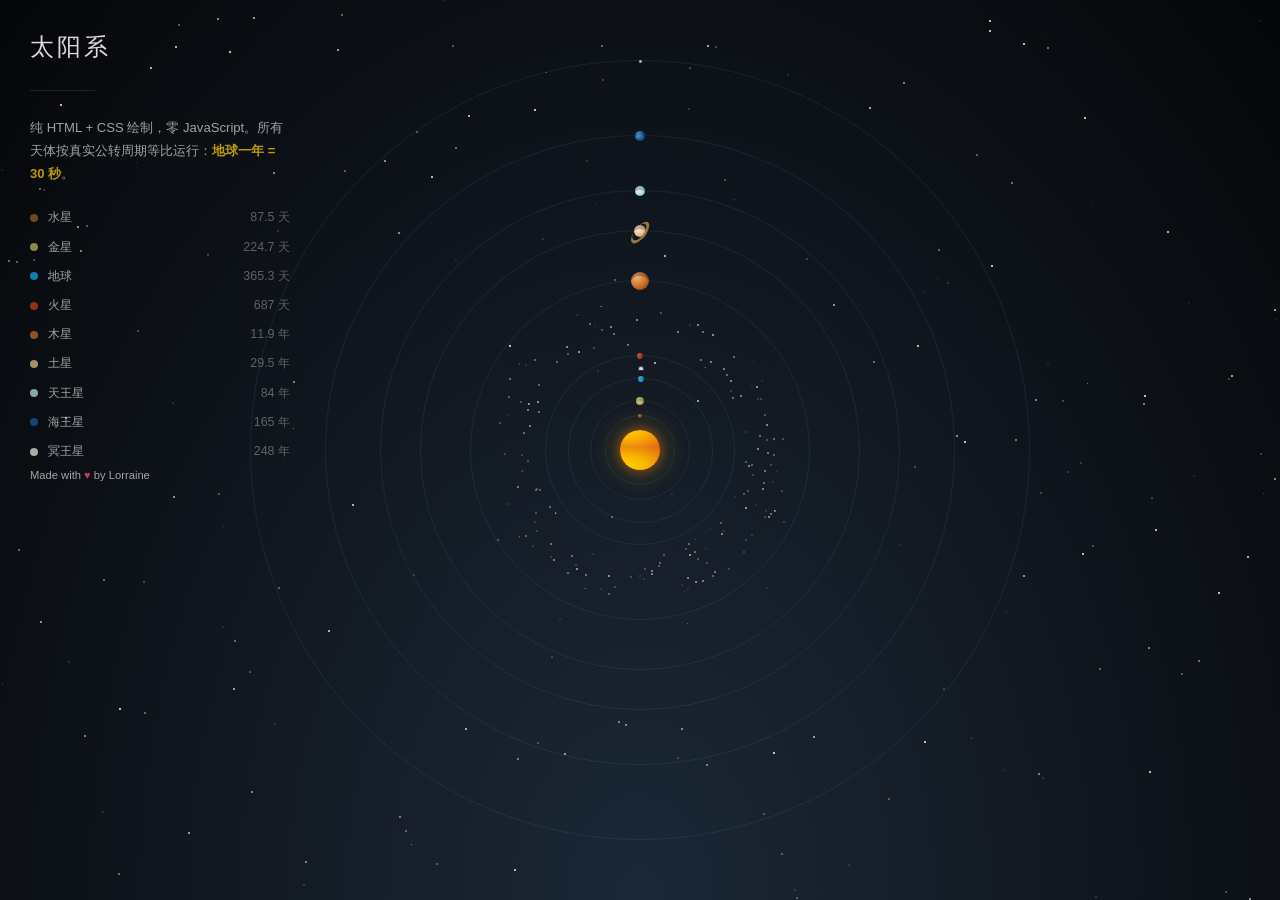
==== index.html @ 5af9291d "feat: 修复轨道偏移等 Bug，美化两个页面并补充响应式/无障碍/性能优化" ====
<!DOCTYPE html>
<html lang="zh-CN">

<head>
  <meta charset="UTF-8">
  <meta name="viewport" content="width=device-width, initial-scale=1">
  <meta name="description" content="纯 HTML + CSS 实现的太阳系公转动画：太阳、八大行星、冥王星与小行星带按真实公转周期等比运行，零 JavaScript。">
  <meta name="theme-color" content="#050608">
  <title>太阳系 · Solar System</title>
  <link rel="icon" href="data:image/svg+xml,<svg xmlns='http://www.w3.org/2000/svg' viewBox='0 0 32 32'><circle cx='16' cy='16' r='6' fill='%23ffd000'/><circle cx='16' cy='16' r='12' fill='none' stroke='%2366a6e5' stroke-width='1.5'/></svg>">

      <link rel="stylesheet" href="css/style.css">

</head>

<body>

  <div class="description">
    <h1>太阳系</h1>
    <hr>
    <p>纯 HTML + CSS 绘制，零 JavaScript。所有天体按真实公转周期等比运行：<strong>地球一年 = 30 秒</strong>。</p>
    <ul class="legend">
      <li><i class="dot dot-mercury"></i><span class="name">水星</span><span class="period">87.5 天</span></li>
      <li><i class="dot dot-venus"></i><span class="name">金星</span><span class="period">224.7 天</span></li>
      <li><i class="dot dot-earth"></i><span class="name">地球</span><span class="period">365.3 天</span></li>
      <li><i class="dot dot-mars"></i><span class="name">火星</span><span class="period">687 天</span></li>
      <li><i class="dot dot-jupiter"></i><span class="name">木星</span><span class="period">11.9 年</span></li>
      <li><i class="dot dot-saturn"></i><span class="name">土星</span><span class="period">29.5 年</span></li>
      <li><i class="dot dot-uranus"></i><span class="name">天王星</span><span class="period">84 年</span></li>
      <li><i class="dot dot-neptune"></i><span class="name">海王星</span><span class="period">165 年</span></li>
      <li><i class="dot dot-pluto"></i><span class="name">冥王星</span><span class="period">248 年</span></li>
    </ul>
    <p class="author">Made with <span class="heart">&hearts;</span> by Lorraine</p>
  </div>

  <div class="solar-syst">
    <div class='sun' title='太阳'></div>
    <div class='mercury' title='水星 · 公转 87.5 天'></div>
    <div class='venus' title='金星 · 公转 224.7 天'></div>
    <div class='earth' title='地球 · 公转 365.3 天（含月球 27.3 天）'></div>
    <div class='mars' title='火星 · 公转 687 天'></div>
    <div class='jupiter' title='木星 · 公转 11.9 年'></div>
    <div class='saturn' title='土星 · 公转 29.5 年'></div>
    <div class='uranus' title='天王星 · 公转 84 年'></div>
    <div class='neptune' title='海王星 · 公转 165 年'></div>
    <div class='pluto' title='冥王星 · 公转 248 年'></div>
    <div class='asteroids-belt' title='小行星带 · 约 6 年一周'></div>
  </div>

</body>

</html>
---- css/style.css ----
/*
  Solar System orbit animation true time scaled

  Revolution of planets in earth days
  Mercury : ~87,5 days
  Venus : ~224,7 days
  Earth : ~365,2563 days
    + Moon : ~27,3216 days (around earth)
  Mars : ~687 days (~1,8 year)
  Jupiter : ~4 331 days (~12 years)
  Saturn : ~10 747 days (~30 years)
  Uranus : ~30 589 days (~84 years)
  Neptune : ~59 802 days (~165 years)
  Pluto : ~90 580 days (~248 years)
*/

:root {
  /* 全局调速：改这一个值即可整体加速/减速（地球公转一周所需时间） */
  --earth-year: 30s;
  /* 轨道线默认颜色 */
  --orbit-line: rgba(102, 166, 229, 0.12);
}

*, *:before, *:after {
  padding: 0;
  margin: 0;
  -webkit-box-sizing: border-box;
          box-sizing: border-box;
}

html, body {
  height: 100%;
  width: 100%;
  overflow: hidden;
}

body {
  font: normal 1em/1.45em "Helvetica Neue", Helvetica, Arial, sans-serif;
  -webkit-font-smoothing: antialiased;
  color: #fff;
  background: radial-gradient(ellipse at bottom, #1C2837 0%, #050608 100%);
  background-attachment: fixed;
}

h1 {
  font-weight: 300;
  font-size: 2.2em;
  text-transform: uppercase;
  font-family: -apple-system, BlinkMacSystemFont, "Segoe UI", "PingFang SC", "Hiragino Sans GB", "Microsoft YaHei", sans-serif;
  line-height: 1.4em;
  letter-spacing: .12em;
}

a, a:visited {
  text-decoration: none;
  color: white;
  opacity: .7;
}
a:hover, a:visited:hover {
  opacity: 1;
}
a.icon, a:visited.icon {
  margin-right: 2px;
  padding: 3px;
}

.description {
  padding: 30px;
  position: absolute;
  top: 0;
  left: 0;
  width: 25%;
  min-width: 260px;
  max-width: 340px;
  z-index: 999;
  color: rgba(255, 255, 255, .85);
}
.description h1 {
  font-size: 1.5em;
  margin-bottom: 4px;
}
.description p {
  font-size: .82em;
  line-height: 1.75em;
  opacity: .72;
}
.description p strong {
  color: #ffd000;
  font-weight: 600;
}
.description p + p {
  margin-top: 16px;
}
.description p.author {
  font-size: .7em;
}
.description .heart {
  color: #ff4d6d;
}

/* 图例 */
.legend {
  list-style: none;
  margin-top: 18px;
  font-size: .78em;
}
.legend li {
  display: flex;
  align-items: center;
  padding: 3px 0;
  opacity: .72;
  transition: opacity .2s ease, transform .2s ease;
}
.legend li:hover {
  opacity: 1;
  transform: translateX(4px);
}
.legend .dot {
  width: 8px;
  height: 8px;
  border-radius: 50%;
  margin-right: 10px;
  flex: none;
  box-shadow: inset 0 1px 0 -1px rgba(0, 0, 0, .55);
}
.legend .name {
  flex: 1;
}
.legend .period {
  opacity: .55;
  font-variant-numeric: tabular-nums;
}
.dot-mercury { background: #9f5e26; }
.dot-venus   { background: #beb768; }
.dot-earth   { background: #11abe9; }
.dot-mars    { background: #cf3921; }
.dot-jupiter { background: #c76e2a; }
.dot-saturn  { background: #e7c194; }
.dot-uranus  { background: #b5e3e3; }
.dot-neptune { background: #175e9e; }
.dot-pluto   { background: #ece7e1; }

hr {
  margin: 26px 0;
  border: 0;
  border-top: 1px solid white;
  background: transparent;
  width: 25%;
  opacity: .1;
}

code {
  color: #ae94c0;
  font-family: Menlo, Monaco, Consolas, 'Courier New', monospace;
  font-size: .9em;
}

.solar-syst {
  margin: 0 auto;
  width: 100%;
  height: 100%;
  position: relative;
  /* 小屏整体缩放系数，见文件末尾的媒体查询 */
  --scale: 1;
  -webkit-transform: scale(var(--scale));
          transform: scale(var(--scale));
}

/* 第二层星空：更小、更暗、闪得更慢，与 .solar-syst:after 形成纵深 */
.solar-syst:before {
  content: "";
  position: absolute;
  height: 1px;
  width: 1px;
  /* 让 1800×1800 的星域以太阳为中心，缩放时不会露边 */
  top: 50%;
  left: 50%;
  margin-top: -900px;
  margin-left: -900px;
  border-radius: 100px;
  background: transparent;
  -webkit-box-shadow: 214px 96px 0 0 rgba(255,255,255,0.42) , 872px 331px 0 0 rgba(255,255,255,0.28) , 1456px 87px 0 0 rgba(255,255,255,0.51) , 396px 612px 0 0 rgba(255,255,255,0.19) , 1183px 742px 0 0 rgba(255,255,255,0.36) , 64px 1218px 0 0 rgba(255,255,255,0.47) , 1621px 1188px 0 0 rgba(255,255,255,0.23) , 758px 1563px 0 0 rgba(255,255,255,0.55) , 1012px 214px 0 0 rgba(255,255,255,0.31) , 289px 1441px 0 0 rgba(255,255,255,0.44) , 1372px 1624px 0 0 rgba(255,255,255,0.17) , 553px 878px 0 0 rgba(255,255,255,0.6) , 1694px 692px 0 0 rgba(255,255,255,0.26) , 947px 1073px 0 0 rgba(255,255,255,0.38) , 172px 1589px 0 0 rgba(255,255,255,0.49) , 1288px 411px 0 0 rgba(255,255,255,0.21) , 671px 1294px 0 0 rgba(255,255,255,0.53) , 1523px 943px 0 0 rgba(255,255,255,0.29) , 337px 236px 0 0 rgba(255,255,255,0.45) , 1105px 1748px 0 0 rgba(255,255,255,0.16) , 806px 522px 0 0 rgba(255,255,255,0.58) , 1598px 1312px 0 0 rgba(255,255,255,0.34) , 419px 1667px 0 0 rgba(255,255,255,0.24) , 1231px 1188px 0 0 rgba(255,255,255,0.5) , 98px 703px 0 0 rgba(255,255,255,0.39) , 1489px 1581px 0 0 rgba(255,255,255,0.2) , 612px 108px 0 0 rgba(255,255,255,0.56) , 1743px 258px 0 0 rgba(255,255,255,0.27) , 896px 1371px 0 0 rgba(255,255,255,0.43) , 262px 1134px 0 0 rgba(255,255,255,0.32) , 1347px 833px 0 0 rgba(255,255,255,0.52) , 741px 1721px 0 0 rgba(255,255,255,0.18) , 1581px 17px 0 0 rgba(255,255,255,0.47) , 483px 976px 0 0 rgba(255,255,255,0.25) , 1129px 1386px 0 0 rgba(255,255,255,0.41) , 1672px 1143px 0 0 rgba(255,255,255,0.22) , 355px 1523px 0 0 rgba(255,255,255,0.54) , 994px 649px 0 0 rgba(255,255,255,0.35) , 1421px 1789px 0 0 rgba(255,255,255,0.15) , 79px 388px 0 0 rgba(255,255,255,0.48) , 1266px 1062px 0 0 rgba(255,255,255,0.3) , 827px 1482px 0 0 rgba(255,255,255,0.26) , 1567px 477px 0 0 rgba(255,255,255,0.4);
          box-shadow: 214px 96px 0 0 rgba(255,255,255,0.42) , 872px 331px 0 0 rgba(255,255,255,0.28) , 1456px 87px 0 0 rgba(255,255,255,0.51) , 396px 612px 0 0 rgba(255,255,255,0.19) , 1183px 742px 0 0 rgba(255,255,255,0.36) , 64px 1218px 0 0 rgba(255,255,255,0.47) , 1621px 1188px 0 0 rgba(255,255,255,0.23) , 758px 1563px 0 0 rgba(255,255,255,0.55) , 1012px 214px 0 0 rgba(255,255,255,0.31) , 289px 1441px 0 0 rgba(255,255,255,0.44) , 1372px 1624px 0 0 rgba(255,255,255,0.17) , 553px 878px 0 0 rgba(255,255,255,0.6) , 1694px 692px 0 0 rgba(255,255,255,0.26) , 947px 1073px 0 0 rgba(255,255,255,0.38) , 172px 1589px 0 0 rgba(255,255,255,0.49) , 1288px 411px 0 0 rgba(255,255,255,0.21) , 671px 1294px 0 0 rgba(255,255,255,0.53) , 1523px 943px 0 0 rgba(255,255,255,0.29) , 337px 236px 0 0 rgba(255,255,255,0.45) , 1105px 1748px 0 0 rgba(255,255,255,0.16) , 806px 522px 0 0 rgba(255,255,255,0.58) , 1598px 1312px 0 0 rgba(255,255,255,0.34) , 419px 1667px 0 0 rgba(255,255,255,0.24) , 1231px 1188px 0 0 rgba(255,255,255,0.5) , 98px 703px 0 0 rgba(255,255,255,0.39) , 1489px 1581px 0 0 rgba(255,255,255,0.2) , 612px 108px 0 0 rgba(255,255,255,0.56) , 1743px 258px 0 0 rgba(255,255,255,0.27) , 896px 1371px 0 0 rgba(255,255,255,0.43) , 262px 1134px 0 0 rgba(255,255,255,0.32) , 1347px 833px 0 0 rgba(255,255,255,0.52) , 741px 1721px 0 0 rgba(255,255,255,0.18) , 1581px 17px 0 0 rgba(255,255,255,0.47) , 483px 976px 0 0 rgba(255,255,255,0.25) , 1129px 1386px 0 0 rgba(255,255,255,0.41) , 1672px 1143px 0 0 rgba(255,255,255,0.22) , 355px 1523px 0 0 rgba(255,255,255,0.54) , 994px 649px 0 0 rgba(255,255,255,0.35) , 1421px 1789px 0 0 rgba(255,255,255,0.15) , 79px 388px 0 0 rgba(255,255,255,0.48) , 1266px 1062px 0 0 rgba(255,255,255,0.3) , 827px 1482px 0 0 rgba(255,255,255,0.26) , 1567px 477px 0 0 rgba(255,255,255,0.4);
  -webkit-animation: starShimmer 14s ease-in-out infinite reverse;
          animation: starShimmer 14s ease-in-out infinite reverse;
}
.solar-syst:after {
  content: "";
  position: absolute;
  height: 2px;
  width: 2px;
  /* 让 1800×1800 的星域以太阳为中心，缩放时不会露边 */
  top: 50%;
  left: 50%;
  margin-top: -900px;
  margin-left: -900px;
  background: white;
  -webkit-box-shadow: 620px 1759px 0 0px rgba(255, 255, 255, 0.379) , 115px 1477px 0 0px rgba(255,255,255, 0.583) , 1146px 20px 0 0px rgba(255,255,255, 0.761) , 534px 1173px 0 0px rgba(255,255,255, 0.154) , 824px 1203px 0 0px rgba(255,255,255, 0.731) , 56px 959px 0 0px rgba(255,255,255, 0.145) , 871px 1785px 0 0px rgba(255,255,255, 0.112) , 1359px 1118px 0 0px rgba(255,255,255, 0.458) , 448px 1282px 0 0px rgba(255,255,255, 0.74) , 477px 468px 0 0px rgba(255,255,255, 0.663) , 1156px 240px 0 0px rgba(255,255,255, 0.724) , 1342px 1003px 0 0px rgba(255,255,255, 0.959) , 967px 495px 0 0px rgba(255,255,255, 0.851) , 8px 1357px 0 0px rgba(255,255,255, 0.097) , 33px 442px 0 0px rgba(255,255,255, 0.741) , 521px 1628px 0 0px rgba(255,255,255, 0.191) , 369px 193px 0 0px rgba(255,255,255, 0.862) , 1310px 366px 0 0px rgba(255,255,255, 0.435) , 1514px 1476px 0 0px rgba(255,255,255, 0.132) , 1612px 32px 0 0px rgba(255,255,255, 0.818) , 638px 1664px 0 0px rgba(255,255,255, 0.932) , 228px 1528px 0 0px rgba(255,255,255, 0.404) , 1702px 319px 0 0px rgba(255,255,255, 0.933) , 1595px 719px 0 0px rgba(255,255,255, 0.036) , 73px 204px 0 0px rgba(255,255,255, 0.939) , 1230px 1780px 0 0px rgba(255,255,255, 0.472) , 528px 1548px 0 0px rgba(255,255,255, 0.779) , 516px 1753px 0 0px rgba(255,255,255, 0.942) , 1074px 388px 0 0px rgba(255,255,255, 0.658) , 432px 852px 0 0px rgba(255,255,255, 0.148) , 175px 397px 0 0px rgba(255,255,255, 0.79) , 309px 1425px 0 0px rgba(255,255,255, 0.172) , 944px 1377px 0 0px rgba(255,255,255, 0.024) , 528px 253px 0 0px rgba(255,255,255, 0.243) , 768px 953px 0 0px rgba(255,255,255, 0.124) , 185px 294px 0 0px rgba(255,255,255, 0.435) , 584px 1783px 0 0px rgba(255,255,255, 0.537) , 507px 1516px 0 0px rgba(255,255,255, 0.697) , 437px 32px 0 0px rgba(255,255,255, 0.617) , 601px 464px 0 0px rgba(255,255,255, 0.458) , 1448px 752px 0 0px rgba(255,255,255, 0.088) , 505px 257px 0 0px rgba(255,255,255, 0.926) , 1427px 681px 0 0px rgba(255,255,255, 0.906) , 493px 1138px 0 0px rgba(255,255,255, 0.767) , 1056px 1347px 0 0px rgba(255,255,255, 0.319) , 1408px 1097px 0 0px rgba(255,255,255, 0.597) , 1698px 1432px 0 0px rgba(255,255,255, 0.629) , 1207px 1727px 0 0px rgba(255,255,255, 0.321) , 172px 574px 0 0px rgba(255,255,255, 0.312) , 1765px 326px 0 0px rgba(255,255,255, 0.975) , 1728px 478px 0 0px rgba(255,255,255, 0.027) , 604px 620px 0 0px rgba(255,255,255, 0.44) , 337px 676px 0 0px rgba(255,255,255, 0.702) , 565px 1311px 0 0px rgba(255,255,255, 0.611) , 678px 134px 0 0px rgba(255,255,255, 0.132) , 349px 1481px 0 0px rgba(255,255,255, 0.636) , 861px 779px 0 0px rgba(255,255,255, 0.34) , 700px 2px 0 0px rgba(255,255,255, 0.761) , 1148px 1248px 0 0px rgba(255,255,255, 0.375) , 797px 1192px 0 0px rgba(255,255,255, 0.316) , 672px 1731px 0 0px rgba(255,255,255, 0.127) , 1520px 903px 0 0px rgba(255,255,255, 0.266) , 1269px 1641px 0 0px rgba(255,255,255, 0.661) , 1600px 16px 0 0px rgba(255,255,255, 0.288) , 438px 474px 0 0px rgba(255,255,255, 0.428) , 855px 424px 0 0px rgba(255,255,255, 0.105) , 1574px 1027px 0 0px rgba(255,255,255, 0.427) , 1263px 1219px 0 0px rgba(255,255,255, 0.094) , 1183px 113px 0 0px rgba(255,255,255, 0.769) , 1411px 947px 0 0px rgba(255,255,255, 0.25) , 344px 1185px 0 0px rgba(255,255,255, 0.6) , 112px 303px 0 0px rgba(255,255,255, 0.515) , 1639px 1020px 0 0px rgba(255,255,255, 0.493) , 323px 1696px 0 0px rgba(255,255,255, 0.042) , 1197px 728px 0 0px rgba(255,255,255, 0.058) , 857px 820px 0 0px rgba(255,255,255, 0.148) , 31px 112px 0 0px rgba(255,255,255, 0.207) , 320px 554px 0 0px rgba(255,255,255, 0.941) , 11px 939px 0 0px rgba(255,255,255, 0.053) , 1174px 916px 0 0px rgba(255,255,255, 0.305) , 1600px 1363px 0 0px rgba(255,255,255, 0.456) , 727px 298px 0 0px rgba(255,255,255, 0.022) , 346px 675px 0 0px rgba(255,255,255, 0.428) , 293px 709px 0 0px rgba(255,255,255, 0.357) , 10px 1437px 0 0px rgba(255,255,255, 0.096) , 819px 1068px 0 0px rgba(255,255,255, 0.135) , 489px 501px 0 0px rgba(255,255,255, 0.969) , 185px 550px 0 0px rgba(255,255,255, 0.133) , 228px 1061px 0 0px rgba(255,255,255, 0.137) , 1655px 324px 0 0px rgba(255,255,255, 0.601) , 280px 1494px 0 0px rgba(255,255,255, 0.614) , 863px 1782px 0 0px rgba(255,255,255, 0.383) , 1485px 1341px 0 0px rgba(255,255,255, 0.364) , 1463px 1457px 0 0px rgba(255,255,255, 0.897) , 303px 639px 0 0px rgba(255,255,255, 0.262) , 1498px 1392px 0 0px rgba(255,255,255, 0.132) , 245px 1302px 0 0px rgba(255,255,255, 0.284) , 1298px 1223px 0 0px rgba(255,255,255, 0.611) , 1047px 524px 0 0px rgba(255,255,255, 0.148) , 323px 1787px 0 0px rgba(255,255,255, 0.888) , 991px 32px 0 0px rgba(255,255,255, 0.684) , 1653px 114px 0 0px rgba(255,255,255, 0.54) , 834px 1355px 0 0px rgba(255,255,255, 0.694) , 632px 11px 0 0px rgba(255,255,255, 0.874) , 1534px 759px 0 0px rgba(255,255,255, 0.791) , 772px 335px 0 0px rgba(255,255,255, 0.892) , 205px 862px 0 0px rgba(255,255,255, 0.647) , 1419px 1458px 0 0px rgba(255,255,255, 0.487) , 467px 704px 0 0px rgba(255,255,255, 0.27) , 712px 495px 0 0px rgba(255,255,255, 0.417) , 855px 653px 0 0px rgba(255,255,255, 0.053) , 82px 1519px 0 0px rgba(255,255,255, 0.802) , 1564px 838px 0 0px rgba(255,255,255, 0.86) , 1748px 12px 0 0px rgba(255,255,255, 0.644) , 1535px 768px 0 0px rgba(255,255,255, 0.099) , 1664px 1616px 0 0px rgba(255,255,255, 0.272) , 1549px 1216px 0 0px rgba(255,255,255, 0.389) , 673px 1024px 0 0px rgba(255,255,255, 0.223) , 193px 258px 0 0px rgba(255,255,255, 0.699) , 469px 197px 0 0px rgba(255,255,255, 0.085) , 1520px 1389px 0 0px rgba(255,255,255, 0.929) , 802px 688px 0 0px rgba(255,255,255, 0.177) , 509px 1121px 0 0px rgba(255,255,255, 0.325) , 1764px 515px 0 0px rgba(255,255,255, 0.575) , 1634px 1135px 0 0px rgba(255,255,255, 0.391) , 1702px 956px 0 0px rgba(255,255,255, 0.79) , 831px 1596px 0 0px rgba(255,255,255, 0.454) , 259px 425px 0 0px rgba(255,255,255, 0.221) , 1795px 354px 0 0px rgba(255,255,255, 0.436) , 155px 784px 0 0px rgba(255,255,255, 0.715) , 32px 1035px 0 0px rgba(255,255,255, 0.177) , 1275px 889px 0 0px rgba(255,255,255, 0.594) , 551px 377px 0 0px rgba(255,255,255, 0.684) , 241px 1321px 0 0px rgba(255,255,255, 0.692) , 1259px 317px 0 0px rgba(255,255,255, 0.468) , 1307px 812px 0 0px rgba(255,255,255, 0.11) , 1586px 791px 0 0px rgba(255,255,255, 0.73) , 375px 1791px 0 0px rgba(255,255,255, 0.779) , 862px 529px 0 0px rgba(255,255,255, 0.27) , 1023px 1263px 0 0px rgba(255,255,255, 0.31) , 466px 370px 0 0px rgba(255,255,255, 0.411) , 176px 196px 0 0px rgba(255,255,255, 0.143) , 316px 333px 0 0px rgba(255,255,255, 0.443) , 317px 1777px 0 0px rgba(255,255,255, 0.395) , 1404px 845px 0 0px rgba(255,255,255, 0.991) , 69px 1145px 0 0px rgba(255,255,255, 0.896) , 909px 1398px 0 0px rgba(255,255,255, 0.803) , 900px 212px 0 0px rgba(255,255,255, 0.384) , 189px 34px 0 0px rgba(255,255,255, 0.585) , 1414px 381px 0 0px rgba(255,255,255, 0.402) , 1040px 1745px 0 0px rgba(255,255,255, 0.401) , 1790px 642px 0 0px rgba(255,255,255, 0.183) , 268px 710px 0 0px rgba(255,255,255, 0.534) , 513px 467px 0 0px rgba(255,255,255, 0.8) , 1748px 1238px 0 0px rgba(255,255,255, 0.822) , 1351px 652px 0 0px rgba(255,255,255, 0.059) , 659px 1266px 0 0px rgba(255,255,255, 0.569) , 410px 517px 0 0px rgba(255,255,255, 0.863) , 1058px 222px 0 0px rgba(255,255,255, 0.26) , 227px 282px 0 0px rgba(255,255,255, 0.396) , 1648px 117px 0 0px rgba(255,255,255, 0.625) , 1478px 1042px 0 0px rgba(255,255,255, 0.964) , 378px 1323px 0 0px rgba(255,255,255, 0.547) , 957px 850px 0 0px rgba(255,255,255, 0.758) , 774px 1319px 0 0px rgba(255,255,255, 0.886) , 407px 249px 0 0px rgba(255,255,255, 0.654) , 1026px 229px 0 0px rgba(255,255,255, 0.606) , 37px 229px 0 0px rgba(255,255,255, 0.765) , 632px 42px 0 0px rgba(255,255,255, 0.069) , 1207px 732px 0 0px rgba(255,255,255, 0.2) , 757px 989px 0 0px rgba(255,255,255, 0.34) , 728px 565px 0 0px rgba(255,255,255, 0.872) , 562px 434px 0 0px rgba(255,255,255, 0.978) , 1174px 217px 0 0px rgba(255,255,255, 0.297) , 597px 499px 0 0px rgba(255,255,255, 0.784) , 47px 1385px 0 0px rgba(255,255,255, 0.642) , 637px 198px 0 0px rgba(255,255,255, 0.331) , 1340px 912px 0 0px rgba(255,255,255, 0.233) , 1294px 1777px 0 0px rgba(255,255,255, 0.765) , 403px 826px 0 0px rgba(255,255,255, 0.003) , 846px 610px 0 0px rgba(255,255,255, 0.176) , 1615px 507px 0 0px rgba(255,255,255, 0.864) , 1676px 911px 0 0px rgba(255,255,255, 0.244) , 888px 1624px 0 0px rgba(255,255,255, 0.971) , 965px 153px 0 0px rgba(255,255,255, 0.541) , 146px 1008px 0 0px rgba(255,255,255, 0.456) , 1746px 91px 0 0px rgba(255,255,255, 0.339) , 272px 56px 0 0px rgba(255,255,255, 0.395) , 1497px 1645px 0 0px rgba(255,255,255, 0.65) , 1755px 1794px 0 0px rgba(255,255,255, 0.705) , 1461px 64px 0 0px rgba(255,255,255, 0.09) , 1652px 1496px 0 0px rgba(255,255,255, 0.491) , 1249px 480px 0 0px rgba(255,255,255, 0.964) , 910px 903px 0 0px rgba(255,255,255, 0.625) , 340px 700px 0 0px rgba(255,255,255, 0.64) , 404px 1162px 0 0px rgba(255,255,255, 0.488) , 878px 1171px 0 0px rgba(255,255,255, 0.601) , 102px 444px 0 0px rgba(255,255,255, 0.635) , 160px 1168px 0 0px rgba(255,255,255, 0.1) , 1493px 164px 0 0px rgba(255,255,255, 0.719) , 1220px 1782px 0 0px rgba(255,255,255, 0.651) , 328px 1111px 0 0px rgba(255,255,255, 0.174) , 1762px 1398px 0 0px rgba(255,255,255, 0.489) , 114px 248px 0 0px rgba(255,255,255, 0.74) , 1585px 1390px 0 0px rgba(255,255,255, 0.344) , 1442px 310px 0 0px rgba(255,255,255, 0.915) , 363px 1029px 0 0px rgba(255,255,255, 0.501) , 767px 833px 0 0px rgba(255,255,255, 0.049) , 903px 91px 0 0px rgba(255,255,255, 0.734) , 948px 558px 0 0px rgba(255,255,255, 0.208) , 1155px 1633px 0 0px rgba(255,255,255, 0.837) , 1327px 921px 0 0px rgba(255,255,255, 0.225) , 261px 619px 0 0px rgba(255,255,255, 0.104) , 111px 1759px 0 0px rgba(255,255,255, 0.386) , 906px 1420px 0 0px rgba(255,255,255, 0.609) , 505px 1620px 0 0px rgba(255,255,255, 0.18) , 991px 243px 0 0px rgba(255,255,255, 0.499) , 917px 286px 0 0px rgba(255,255,255, 0.373) , 1011px 914px 0 0px rgba(255,255,255, 0.423) , 1033px 1202px 0 0px rgba(255,255,255, 0.994) , 1542px 1590px 0 0px rgba(255,255,255, 0.69) , 588px 1080px 0 0px rgba(255,255,255, 0.892) , 112px 1576px 0 0px rgba(255,255,255, 0.205) , 811px 1106px 0 0px rgba(255,255,255, 0.244) , 1757px 609px 0 0px rgba(255,255,255, 0.977) , 703px 449px 0 0px rgba(255,255,255, 0.128) , 1298px 1544px 0 0px rgba(255,255,255, 0.533) , 1308px 262px 0 0px rgba(255,255,255, 0.856) , 1781px 101px 0 0px rgba(255,255,255, 0.481) , 1487px 151px 0 0px rgba(255,255,255, 0.379) , 362px 1261px 0 0px rgba(255,255,255, 0.164) , 436px 153px 0 0px rgba(255,255,255, 0.962) , 725px 1178px 0 0px rgba(255,255,255, 0.852) , 844px 4px 0 0px rgba(255,255,255, 0.918) , 250px 676px 0 0px rgba(255,255,255, 0.314) , 1668px 959px 0 0px rgba(255,255,255, 0.099) , 1581px 351px 0 0px rgba(255,255,255, 0.929) , 131px 1106px 0 0px rgba(255,255,255, 0.629) , 333px 598px 0 0px rgba(255,255,255, 0.196) , 1026px 1037px 0 0px rgba(255,255,255, 0.118) , 1232px 298px 0 0px rgba(255,255,255, 0.355) , 919px 217px 0 0px rgba(255,255,255, 0.299) , 1225px 1708px 0 0px rgba(255,255,255, 0.585) , 914px 812px 0 0px rgba(255,255,255, 0.841) , 149px 216px 0 0px rgba(255,255,255, 0.767) , 891px 1410px 0 0px rgba(255,255,255, 0.931) , 1123px 1508px 0 0px rgba(255,255,255, 0.827) , 282px 360px 0 0px rgba(255,255,255, 0.168) , 617px 1437px 0 0px rgba(255,255,255, 0.906) , 341px 152px 0 0px rgba(255,255,255, 0.748) , 966px 1214px 0 0px rgba(255,255,255, 0.554) , 459px 351px 0 0px rgba(255,255,255, 0.673) , 1007px 1365px 0 0px rgba(255,255,255, 0.112) , 1430px 1685px 0 0px rgba(255,255,255, 0.594) , 553px 831px 0 0px rgba(255,255,255, 0.606) , 958px 590px 0 0px rgba(255,255,255, 0.047) , 433px 946px 0 0px rgba(255,255,255, 0.688) , 599px 1449px 0 0px rgba(255,255,255, 0.616) , 333px 488px 0 0px rgba(255,255,255, 0.655) , 789px 302px 0 0px rgba(255,255,255, 0.424) , 315px 33px 0 0px rgba(255,255,255, 0.095) , 1166px 918px 0 0px rgba(255,255,255, 0.038) , 1553px 1184px 0 0px rgba(255,255,255, 0.387) , 1033px 165px 0 0px rgba(255,255,255, 0.434) , 10px 1474px 0 0px rgba(255,255,255, 0.194) , 214px 364px 0 0px rgba(255,255,255, 0.87) , 149px 1166px 0 0px rgba(255,255,255, 0.458) , 794px 1534px 0 0px rgba(255,255,255, 0.733) , 676px 581px 0 0px rgba(255,255,255, 0.42) , 949px 517px 0 0px rgba(255,255,255, 0.336) , 1570px 79px 0 0px rgba(255,255,255, 0.955) , 715px 597px 0 0px rgba(255,255,255, 0.499) , 1271px 632px 0 0px rgba(255,255,255, 0.546) , 325px 867px 0 0px rgba(255,255,255, 0.616) , 450px 67px 0 0px rgba(255,255,255, 0.219) , 10px 1733px 0 0px rgba(255,255,255, 0.355) , 1253px 1437px 0 0px rgba(255,255,255, 0.768) , 1146px 259px 0 0px rgba(255,255,255, 0.674) , 1073px 1776px 0 0px rgba(255,255,255, 0.008) , 537px 680px 0 0px rgba(255,255,255, 0.206) , 481px 459px 0 0px rgba(255,255,255, 0.036) , 166px 1210px 0 0px rgba(255,255,255, 0.74) , 726px 1534px 0 0px rgba(255,255,255, 0.194) , 365px 1596px 0 0px rgba(255,255,255, 0.928) , 555px 218px 0 0px rgba(255,255,255, 0.572) , 1550px 1523px 0 0px rgba(255,255,255, 0.404) , 511px 1241px 0 0px rgba(255,255,255, 0.635) , 364px 388px 0 0px rgba(255,255,255, 0.462) , 1224px 891px 0 0px rgba(255,255,255, 0.996) , 1571px 908px 0 0px rgba(255,255,255, 0.516) , 1534px 928px 0 0px rgba(255,255,255, 0.644) , 367px 1472px 0 0px rgba(255,255,255, 0.654) , 1688px 1632px 0 0px rgba(255,255,255, 0.269) , 1106px 1406px 0 0px rgba(255,255,255, 0.902) , 187px 248px 0 0px rgba(255,255,255, 0.845) , 1284px 1439px 0 0px rgba(255,255,255, 0.836) , 773px 1673px 0 0px rgba(255,255,255, 0.827) , 984px 629px 0 0px rgba(255,255,255, 0.324) , 50px 1791px 0 0px rgba(255,255,255, 0.269) , 647px 95px 0 0px rgba(255,255,255, 0.155) , 563px 1334px 0 0px rgba(255,255,255, 0.203) , 1417px 147px 0 0px rgba(255,255,255, 0.021) , 494px 1090px 0 0px rgba(255,255,255, 0.452) , 1544px 728px 0 0px rgba(255,255,255, 0.671) , 300px 1071px 0 0px rgba(255,255,255, 0.728) , 228px 1045px 0 0px rgba(255,255,255, 0.836) , 1441px 1123px 0 0px rgba(255,255,255, 0.379) , 1566px 2px 0 0px rgba(255,255,255, 0.779) , 8px 1299px 0 0px rgba(255,255,255, 0.458) , 1302px 1227px 0 0px rgba(255,255,255, 0.171) , 99px 61px 0 0px rgba(255,255,255, 0.513) , 1041px 1303px 0 0px rgba(255,255,255, 0.366) , 478px 1436px 0 0px rgba(255,255,255, 0.197) , 218px 160px 0 0px rgba(255,255,255, 0.477) , 1355px 1346px 0 0px rgba(255,255,255, 0.211) , 380px 490px 0 0px rgba(255,255,255, 0.034) , 458px 1722px 0 0px rgba(255,255,255, 0.887) , 691px 626px 0 0px rgba(255,255,255, 0.918) , 343px 1539px 0 0px rgba(255,255,255, 0.026) , 1760px 1297px 0 0px rgba(255,255,255, 0.066) , 658px 682px 0 0px rgba(255,255,255, 0.683) , 105px 1326px 0 0px rgba(255,255,255, 0.821) , 824px 1779px 0 0px rgba(255,255,255, 0.024) , 276px 711px 0 0px rgba(255,255,255, 0.452) , 1636px 377px 0 0px rgba(255,255,255, 0.812) , 234px 1109px 0 0px rgba(255,255,255, 0.618) , 665px 1280px 0 0px rgba(255,255,255, 0.431) , 1566px 441px 0 0px rgba(255,255,255, 0.061) , 104px 1599px 0 0px rgba(255,255,255, 0.933) , 591px 1414px 0 0px rgba(255,255,255, 0.309) , 75px 127px 0 0px rgba(255,255,255, 0.333) , 1453px 925px 0 0px rgba(255,255,255, 0.109) , 335px 885px 0 0px rgba(255,255,255, 0.021) , 794px 559px 0 0px rgba(255,255,255, 0.991) , 1311px 264px 0 0px rgba(255,255,255, 0.555) , 1638px 1398px 0 0px rgba(255,255,255, 0.49) , 41px 980px 0 0px rgba(255,255,255, 0.575) , 1249px 470px 0 0px rgba(255,255,255, 0.969) , 623px 1743px 0 0px rgba(255,255,255, 0.791) , 1251px 715px 0 0px rgba(255,255,255, 0.974) , 1216px 885px 0 0px rgba(255,255,255, 0.649) , 431px 77px 0 0px rgba(255,255,255, 0.989) , 1720px 302px 0 0px rgba(255,255,255, 0.252) , 930px 143px 0 0px rgba(255,255,255, 0.119) , 1093px 754px 0 0px rgba(255,255,255, 0.714) , 1096px 954px 0 0px rgba(255,255,255, 0.041) , 808px 407px 0 0px rgba(255,255,255, 0.944) , 599px 197px 0 0px rgba(255,255,255, 0.979) , 871px 966px 0 0px rgba(255,255,255, 0.423) , 696px 1313px 0 0px rgba(255,255,255, 0.36) , 784px 14px 0 0px rgba(255,255,255, 0.598) , 1300px 483px 0 0px rgba(255,255,255, 0.044) , 308px 727px 0 0px rgba(255,255,255, 0.498) , 226px 1147px 0 0px rgba(255,255,255, 0.984) , 533px 622px 0 0px rgba(255,255,255, 0.646) , 644px 610px 0 0px rgba(255,255,255, 0.707) , 238px 166px 0 0px rgba(255,255,255, 0.13) , 542px 1721px 0 0px rgba(255,255,255, 0.774) , 1295px 849px 0 0px rgba(255,255,255, 0.599) , 1162px 1185px 0 0px rgba(255,255,255, 0.047) , 1089px 1723px 0 0px rgba(255,255,255, 0.069) , 1547px 989px 0 0px rgba(255,255,255, 0.948) , 278px 999px 0 0px rgba(255,255,255, 0.516) , 1212px 1747px 0 0px rgba(255,255,255, 0.48) , 1322px 850px 0 0px rgba(255,255,255, 0.307) , 1575px 430px 0 0px rgba(255,255,255, 0.08) , 530px 29px 0 0px rgba(255,255,255, 0.277) , 1177px 795px 0 0px rgba(255,255,255, 0.96) , 472px 41px 0 0px rgba(255,255,255, 0.65) , 865px 377px 0 0px rgba(255,255,255, 0.252) , 14px 505px 0 0px rgba(255,255,255, 0.374) , 1551px 1597px 0 0px rgba(255,255,255, 0.161) , 379px 1158px 0 0px rgba(255,255,255, 0.992) , 1594px 1764px 0 0px rgba(255,255,255, 0.382) , 1442px 1351px 0 0px rgba(255,255,255, 0.267) , 1450px 890px 0 0px rgba(255,255,255, 0.016) , 877px 405px 0 0px rgba(255,255,255, 0.28) , 1073px 1186px 0 0px rgba(255,255,255, 0.718) , 1664px 1542px 0 0px rgba(255,255,255, 0.858) , 937px 1207px 0 0px rgba(255,255,255, 0.246) , 1403px 853px 0 0px rgba(255,255,255, 0.615) , 299px 638px 0 0px rgba(255,255,255, 0.476) , 317px 1792px 0 0px rgba(255,255,255, 0.781) , 507px 136px 0 0px rgba(255,255,255, 0.263) , 254px 183px 0 0px rgba(255,255,255, 0.815) , 120px 91px 0 0px rgba(255,255,255, 0.145) , 538px 1037px 0 0px rgba(255,255,255, 0.429) , 224px 416px 0 0px rgba(255,255,255, 0.321) , 1203px 1138px 0 0px rgba(255,255,255, 0.248) , 1218px 1466px 0 0px rgba(255,255,255, 0.646) , 1570px 1160px 0 0px rgba(255,255,255, 0.937) , 238px 230px 0 0px rgba(255,255,255, 0.056) , 802px 877px 0 0px rgba(255,255,255, 0.025) , 1108px 1314px 0 0px rgba(255,255,255, 0.143) , 92px 844px 0 0px rgba(255,255,255, 0.196) , 1491px 825px 0 0px rgba(255,255,255, 0.818) , 1283px 493px 0 0px rgba(255,255,255, 0.94) , 1006px 422px 0 0px rgba(255,255,255, 0.723) , 874px 729px 0 0px rgba(255,255,255, 0.405) , 1236px 604px 0 0px rgba(255,255,255, 0.441) , 222px 1595px 0 0px rgba(255,255,255, 0.226) , 93px 709px 0 0px rgba(255,255,255, 0.558) , 814px 1699px 0 0px rgba(255,255,255, 0.827) , 1783px 1372px 0 0px rgba(255,255,255, 0.793) , 825px 700px 0 0px rgba(255,255,255, 0.032) , 79px 1493px 0 0px rgba(255,255,255, 0.744) , 1415px 979px 0 0px rgba(255,255,255, 0.955) , 1723px 1359px 0 0px rgba(255,255,255, 0.358) , 526px 431px 0 0px rgba(255,255,255, 0.314) , 159px 1794px 0 0px rgba(255,255,255, 0.826) , 1043px 971px 0 0px rgba(255,255,255, 0.214) , 29px 630px 0 0px rgba(255,255,255, 0.495) , 1437px 581px 0 0px rgba(255,255,255, 0.019) , 1020px 1638px 0 0px rgba(255,255,255, 0.44) , 1307px 497px 0 0px rgba(255,255,255, 0.578) , 911px 201px 0 0px rgba(255,255,255, 0.537) , 833px 1525px 0 0px rgba(255,255,255, 0.624) , 413px 81px 0 0px rgba(255,255,255, 0.739) , 824px 1670px 0 0px rgba(255,255,255, 0.571) , 1385px 1746px 0 0px rgba(255,255,255, 0.759) , 1129px 557px 0 0px rgba(255,255,255, 0.826) , 119px 1246px 0 0px rgba(255,255,255, 0.359) , 1318px 1686px 0 0px rgba(255,255,255, 0.351) , 515px 1635px 0 0px rgba(255,255,255, 0.682) , 20px 1175px 0 0px rgba(255,255,255, 0.085) , 715px 709px 0 0px rgba(255,255,255, 0.101) , 272px 196px 0 0px rgba(255,255,255, 0.856) , 1507px 1006px 0 0px rgba(255,255,255, 0.869) , 1024px 188px 0 0px rgba(255,255,255, 0.585) , 292px 1712px 0 0px rgba(255,255,255, 0.158) , 1054px 1339px 0 0px rgba(255,255,255, 0.165) , 1352px 995px 0 0px rgba(255,255,255, 0.325) , 1283px 1025px 0 0px rgba(255,255,255, 0.713) , 505px 1571px 0 0px rgba(255,255,255, 0.37) , 1075px 1638px 0 0px rgba(255,255,255, 0.034) , 55px 1198px 0 0px rgba(255,255,255, 0.669) , 1409px 1431px 0 0px rgba(255,255,255, 0.919) , 237px 940px 0 0px rgba(255,255,255, 0.412) , 1006px 419px 0 0px rgba(255,255,255, 0.751) , 1446px 1432px 0 0px rgba(255,255,255, 0.246) , 941px 1178px 0 0px rgba(255,255,255, 0.603) , 1535px 1754px 0 0px rgba(255,255,255, 0.483) , 1248px 1711px 0 0px rgba(255,255,255, 0.675) , 402px 1597px 0 0px rgba(255,255,255, 0.454) , 168px 1107px 0 0px rgba(255,255,255, 0.498) , 1599px 69px 0 0px rgba(255,255,255, 0.42) , 403px 1031px 0 0px rgba(255,255,255, 0.291) , 910px 1456px 0 0px rgba(255,255,255, 0.46) , 1159px 994px 0 0px rgba(255,255,255, 0.089) , 612px 954px 0 0px rgba(255,255,255, 0.888) , 1488px 828px 0 0px rgba(255,255,255, 0.285) , 975px 496px 0 0px rgba(255,255,255, 0.311) , 1651px 234px 0 0px rgba(255,255,255, 0.901) , 861px 495px 0 0px rgba(255,255,255, 0.492) , 1300px 942px 0 0px rgba(255,255,255, 0.3) , 1584px 1727px 0 0px rgba(255,255,255, 0.037) , 931px 943px 0 0px rgba(255,255,255, 0.107) , 1458px 1110px 0 0px rgba(255,255,255, 0.548) , 1017px 90px 0 0px rgba(255,255,255, 0.368) , 924px 705px 0 0px rgba(255,255,255, 0.85) , 585px 1701px 0 0px rgba(255,255,255, 0.46) , 1509px 1348px 0 0px rgba(255,255,255, 0.684) , 1324px 320px 0 0px rgba(255,255,255, 0.124) , 1198px 699px 0 0px rgba(255,255,255, 0.467) , 65px 978px 0 0px rgba(255,255,255, 0.072) , 397px 780px 0 0px rgba(255,255,255, 0.349) , 1680px 1709px 0 0px rgba(255,255,255, 0.273) , 241px 1043px 0 0px rgba(255,255,255, 0.417) , 469px 418px 0 0px rgba(255,255,255, 0.504) , 482px 1076px 0 0px rgba(255,255,255, 0.126) , 1519px 470px 0 0px rgba(255,255,255, 0.101) , 777px 1208px 0 0px rgba(255,255,255, 0.56) , 355px 163px 0 0px rgba(255,255,255, 0.837) , 336px 50px 0 0px rgba(255,255,255, 0.643) , 769px 795px 0 0px rgba(255,255,255, 0.989) , 1133px 811px 0 0px rgba(255,255,255, 0.505) , 1469px 595px 0 0px rgba(255,255,255, 0.009) , 1066px 708px 0 0px rgba(255,255,255, 0.265) , 435px 496px 0 0px rgba(255,255,255, 0.921) , 137px 1346px 0 0px rgba(255,255,255, 0.809) , 1163px 532px 0 0px rgba(255,255,255, 0.646) , 200px 104px 0 0px rgba(255,255,255, 0.444) , 1398px 323px 0 0px rgba(255,255,255, 0.473) , 1526px 106px 0 0px rgba(255,255,255, 0.942) , 651px 1192px 0 0px rgba(255,255,255, 0.076) , 1409px 1221px 0 0px rgba(255,255,255, 0.961) , 179px 578px 0 0px rgba(255,255,255, 0.161) , 816px 1670px 0 0px rgba(255,255,255, 0.903) , 1184px 1191px 0 0px rgba(255,255,255, 0.955) , 1253px 212px 0 0px rgba(255,255,255, 0.648) , 478px 943px 0 0px rgba(255,255,255, 0.394) , 1607px 1800px 0 0px rgba(255,255,255, 0.607) , 37px 1455px 0 0px rgba(255,255,255, 0.978) , 22px 686px 0 0px rgba(255,255,255, 0.814) , 115px 1254px 0 0px rgba(255,255,255, 0.212) , 217px 693px 0 0px rgba(255,255,255, 0.913) , 885px 1174px 0 0px rgba(255,255,255, 0.612) , 1344px 567px 0 0px rgba(255,255,255, 0.971) , 205px 1186px 0 0px rgba(255,255,255, 0.842) , 1021px 1707px 0 0px rgba(255,255,255, 0.067);
          box-shadow: 620px 1759px 0 0px rgba(255, 255, 255, 0.379) , 115px 1477px 0 0px rgba(255,255,255, 0.583) , 1146px 20px 0 0px rgba(255,255,255, 0.761) , 534px 1173px 0 0px rgba(255,255,255, 0.154) , 824px 1203px 0 0px rgba(255,255,255, 0.731) , 56px 959px 0 0px rgba(255,255,255, 0.145) , 871px 1785px 0 0px rgba(255,255,255, 0.112) , 1359px 1118px 0 0px rgba(255,255,255, 0.458) , 448px 1282px 0 0px rgba(255,255,255, 0.74) , 477px 468px 0 0px rgba(255,255,255, 0.663) , 1156px 240px 0 0px rgba(255,255,255, 0.724) , 1342px 1003px 0 0px rgba(255,255,255, 0.959) , 967px 495px 0 0px rgba(255,255,255, 0.851) , 8px 1357px 0 0px rgba(255,255,255, 0.097) , 33px 442px 0 0px rgba(255,255,255, 0.741) , 521px 1628px 0 0px rgba(255,255,255, 0.191) , 369px 193px 0 0px rgba(255,255,255, 0.862) , 1310px 366px 0 0px rgba(255,255,255, 0.435) , 1514px 1476px 0 0px rgba(255,255,255, 0.132) , 1612px 32px 0 0px rgba(255,255,255, 0.818) , 638px 1664px 0 0px rgba(255,255,255, 0.932) , 228px 1528px 0 0px rgba(255,255,255, 0.404) , 1702px 319px 0 0px rgba(255,255,255, 0.933) , 1595px 719px 0 0px rgba(255,255,255, 0.036) , 73px 204px 0 0px rgba(255,255,255, 0.939) , 1230px 1780px 0 0px rgba(255,255,255, 0.472) , 528px 1548px 0 0px rgba(255,255,255, 0.779) , 516px 1753px 0 0px rgba(255,255,255, 0.942) , 1074px 388px 0 0px rgba(255,255,255, 0.658) , 432px 852px 0 0px rgba(255,255,255, 0.148) , 175px 397px 0 0px rgba(255,255,255, 0.79) , 309px 1425px 0 0px rgba(255,255,255, 0.172) , 944px 1377px 0 0px rgba(255,255,255, 0.024) , 528px 253px 0 0px rgba(255,255,255, 0.243) , 768px 953px 0 0px rgba(255,255,255, 0.124) , 185px 294px 0 0px rgba(255,255,255, 0.435) , 584px 1783px 0 0px rgba(255,255,255, 0.537) , 507px 1516px 0 0px rgba(255,255,255, 0.697) , 437px 32px 0 0px rgba(255,255,255, 0.617) , 601px 464px 0 0px rgba(255,255,255, 0.458) , 1448px 752px 0 0px rgba(255,255,255, 0.088) , 505px 257px 0 0px rgba(255,255,255, 0.926) , 1427px 681px 0 0px rgba(255,255,255, 0.906) , 493px 1138px 0 0px rgba(255,255,255, 0.767) , 1056px 1347px 0 0px rgba(255,255,255, 0.319) , 1408px 1097px 0 0px rgba(255,255,255, 0.597) , 1698px 1432px 0 0px rgba(255,255,255, 0.629) , 1207px 1727px 0 0px rgba(255,255,255, 0.321) , 172px 574px 0 0px rgba(255,255,255, 0.312) , 1765px 326px 0 0px rgba(255,255,255, 0.975) , 1728px 478px 0 0px rgba(255,255,255, 0.027) , 604px 620px 0 0px rgba(255,255,255, 0.44) , 337px 676px 0 0px rgba(255,255,255, 0.702) , 565px 1311px 0 0px rgba(255,255,255, 0.611) , 678px 134px 0 0px rgba(255,255,255, 0.132) , 349px 1481px 0 0px rgba(255,255,255, 0.636) , 861px 779px 0 0px rgba(255,255,255, 0.34) , 700px 2px 0 0px rgba(255,255,255, 0.761) , 1148px 1248px 0 0px rgba(255,255,255, 0.375) , 797px 1192px 0 0px rgba(255,255,255, 0.316) , 672px 1731px 0 0px rgba(255,255,255, 0.127) , 1520px 903px 0 0px rgba(255,255,255, 0.266) , 1269px 1641px 0 0px rgba(255,255,255, 0.661) , 1600px 16px 0 0px rgba(255,255,255, 0.288) , 438px 474px 0 0px rgba(255,255,255, 0.428) , 855px 424px 0 0px rgba(255,255,255, 0.105) , 1574px 1027px 0 0px rgba(255,255,255, 0.427) , 1263px 1219px 0 0px rgba(255,255,255, 0.094) , 1183px 113px 0 0px rgba(255,255,255, 0.769) , 1411px 947px 0 0px rgba(255,255,255, 0.25) , 344px 1185px 0 0px rgba(255,255,255, 0.6) , 112px 303px 0 0px rgba(255,255,255, 0.515) , 1639px 1020px 0 0px rgba(255,255,255, 0.493) , 323px 1696px 0 0px rgba(255,255,255, 0.042) , 1197px 728px 0 0px rgba(255,255,255, 0.058) , 857px 820px 0 0px rgba(255,255,255, 0.148) , 31px 112px 0 0px rgba(255,255,255, 0.207) , 320px 554px 0 0px rgba(255,255,255, 0.941) , 11px 939px 0 0px rgba(255,255,255, 0.053) , 1174px 916px 0 0px rgba(255,255,255, 0.305) , 1600px 1363px 0 0px rgba(255,255,255, 0.456) , 727px 298px 0 0px rgba(255,255,255, 0.022) , 346px 675px 0 0px rgba(255,255,255, 0.428) , 293px 709px 0 0px rgba(255,255,255, 0.357) , 10px 1437px 0 0px rgba(255,255,255, 0.096) , 819px 1068px 0 0px rgba(255,255,255, 0.135) , 489px 501px 0 0px rgba(255,255,255, 0.969) , 185px 550px 0 0px rgba(255,255,255, 0.133) , 228px 1061px 0 0px rgba(255,255,255, 0.137) , 1655px 324px 0 0px rgba(255,255,255, 0.601) , 280px 1494px 0 0px rgba(255,255,255, 0.614) , 863px 1782px 0 0px rgba(255,255,255, 0.383) , 1485px 1341px 0 0px rgba(255,255,255, 0.364) , 1463px 1457px 0 0px rgba(255,255,255, 0.897) , 303px 639px 0 0px rgba(255,255,255, 0.262) , 1498px 1392px 0 0px rgba(255,255,255, 0.132) , 245px 1302px 0 0px rgba(255,255,255, 0.284) , 1298px 1223px 0 0px rgba(255,255,255, 0.611) , 1047px 524px 0 0px rgba(255,255,255, 0.148) , 323px 1787px 0 0px rgba(255,255,255, 0.888) , 991px 32px 0 0px rgba(255,255,255, 0.684) , 1653px 114px 0 0px rgba(255,255,255, 0.54) , 834px 1355px 0 0px rgba(255,255,255, 0.694) , 632px 11px 0 0px rgba(255,255,255, 0.874) , 1534px 759px 0 0px rgba(255,255,255, 0.791) , 772px 335px 0 0px rgba(255,255,255, 0.892) , 205px 862px 0 0px rgba(255,255,255, 0.647) , 1419px 1458px 0 0px rgba(255,255,255, 0.487) , 467px 704px 0 0px rgba(255,255,255, 0.27) , 712px 495px 0 0px rgba(255,255,255, 0.417) , 855px 653px 0 0px rgba(255,255,255, 0.053) , 82px 1519px 0 0px rgba(255,255,255, 0.802) , 1564px 838px 0 0px rgba(255,255,255, 0.86) , 1748px 12px 0 0px rgba(255,255,255, 0.644) , 1535px 768px 0 0px rgba(255,255,255, 0.099) , 1664px 1616px 0 0px rgba(255,255,255, 0.272) , 1549px 1216px 0 0px rgba(255,255,255, 0.389) , 673px 1024px 0 0px rgba(255,255,255, 0.223) , 193px 258px 0 0px rgba(255,255,255, 0.699) , 469px 197px 0 0px rgba(255,255,255, 0.085) , 1520px 1389px 0 0px rgba(255,255,255, 0.929) , 802px 688px 0 0px rgba(255,255,255, 0.177) , 509px 1121px 0 0px rgba(255,255,255, 0.325) , 1764px 515px 0 0px rgba(255,255,255, 0.575) , 1634px 1135px 0 0px rgba(255,255,255, 0.391) , 1702px 956px 0 0px rgba(255,255,255, 0.79) , 831px 1596px 0 0px rgba(255,255,255, 0.454) , 259px 425px 0 0px rgba(255,255,255, 0.221) , 1795px 354px 0 0px rgba(255,255,255, 0.436) , 155px 784px 0 0px rgba(255,255,255, 0.715) , 32px 1035px 0 0px rgba(255,255,255, 0.177) , 1275px 889px 0 0px rgba(255,255,255, 0.594) , 551px 377px 0 0px rgba(255,255,255, 0.684) , 241px 1321px 0 0px rgba(255,255,255, 0.692) , 1259px 317px 0 0px rgba(255,255,255, 0.468) , 1307px 812px 0 0px rgba(255,255,255, 0.11) , 1586px 791px 0 0px rgba(255,255,255, 0.73) , 375px 1791px 0 0px rgba(255,255,255, 0.779) , 862px 529px 0 0px rgba(255,255,255, 0.27) , 1023px 1263px 0 0px rgba(255,255,255, 0.31) , 466px 370px 0 0px rgba(255,255,255, 0.411) , 176px 196px 0 0px rgba(255,255,255, 0.143) , 316px 333px 0 0px rgba(255,255,255, 0.443) , 317px 1777px 0 0px rgba(255,255,255, 0.395) , 1404px 845px 0 0px rgba(255,255,255, 0.991) , 69px 1145px 0 0px rgba(255,255,255, 0.896) , 909px 1398px 0 0px rgba(255,255,255, 0.803) , 900px 212px 0 0px rgba(255,255,255, 0.384) , 189px 34px 0 0px rgba(255,255,255, 0.585) , 1414px 381px 0 0px rgba(255,255,255, 0.402) , 1040px 1745px 0 0px rgba(255,255,255, 0.401) , 1790px 642px 0 0px rgba(255,255,255, 0.183) , 268px 710px 0 0px rgba(255,255,255, 0.534) , 513px 467px 0 0px rgba(255,255,255, 0.8) , 1748px 1238px 0 0px rgba(255,255,255, 0.822) , 1351px 652px 0 0px rgba(255,255,255, 0.059) , 659px 1266px 0 0px rgba(255,255,255, 0.569) , 410px 517px 0 0px rgba(255,255,255, 0.863) , 1058px 222px 0 0px rgba(255,255,255, 0.26) , 227px 282px 0 0px rgba(255,255,255, 0.396) , 1648px 117px 0 0px rgba(255,255,255, 0.625) , 1478px 1042px 0 0px rgba(255,255,255, 0.964) , 378px 1323px 0 0px rgba(255,255,255, 0.547) , 957px 850px 0 0px rgba(255,255,255, 0.758) , 774px 1319px 0 0px rgba(255,255,255, 0.886) , 407px 249px 0 0px rgba(255,255,255, 0.654) , 1026px 229px 0 0px rgba(255,255,255, 0.606) , 37px 229px 0 0px rgba(255,255,255, 0.765) , 632px 42px 0 0px rgba(255,255,255, 0.069) , 1207px 732px 0 0px rgba(255,255,255, 0.2) , 757px 989px 0 0px rgba(255,255,255, 0.34) , 728px 565px 0 0px rgba(255,255,255, 0.872) , 562px 434px 0 0px rgba(255,255,255, 0.978) , 1174px 217px 0 0px rgba(255,255,255, 0.297) , 597px 499px 0 0px rgba(255,255,255, 0.784) , 47px 1385px 0 0px rgba(255,255,255, 0.642) , 637px 198px 0 0px rgba(255,255,255, 0.331) , 1340px 912px 0 0px rgba(255,255,255, 0.233) , 1294px 1777px 0 0px rgba(255,255,255, 0.765) , 403px 826px 0 0px rgba(255,255,255, 0.003) , 846px 610px 0 0px rgba(255,255,255, 0.176) , 1615px 507px 0 0px rgba(255,255,255, 0.864) , 1676px 911px 0 0px rgba(255,255,255, 0.244) , 888px 1624px 0 0px rgba(255,255,255, 0.971) , 965px 153px 0 0px rgba(255,255,255, 0.541) , 146px 1008px 0 0px rgba(255,255,255, 0.456) , 1746px 91px 0 0px rgba(255,255,255, 0.339) , 272px 56px 0 0px rgba(255,255,255, 0.395) , 1497px 1645px 0 0px rgba(255,255,255, 0.65) , 1755px 1794px 0 0px rgba(255,255,255, 0.705) , 1461px 64px 0 0px rgba(255,255,255, 0.09) , 1652px 1496px 0 0px rgba(255,255,255, 0.491) , 1249px 480px 0 0px rgba(255,255,255, 0.964) , 910px 903px 0 0px rgba(255,255,255, 0.625) , 340px 700px 0 0px rgba(255,255,255, 0.64) , 404px 1162px 0 0px rgba(255,255,255, 0.488) , 878px 1171px 0 0px rgba(255,255,255, 0.601) , 102px 444px 0 0px rgba(255,255,255, 0.635) , 160px 1168px 0 0px rgba(255,255,255, 0.1) , 1493px 164px 0 0px rgba(255,255,255, 0.719) , 1220px 1782px 0 0px rgba(255,255,255, 0.651) , 328px 1111px 0 0px rgba(255,255,255, 0.174) , 1762px 1398px 0 0px rgba(255,255,255, 0.489) , 114px 248px 0 0px rgba(255,255,255, 0.74) , 1585px 1390px 0 0px rgba(255,255,255, 0.344) , 1442px 310px 0 0px rgba(255,255,255, 0.915) , 363px 1029px 0 0px rgba(255,255,255, 0.501) , 767px 833px 0 0px rgba(255,255,255, 0.049) , 903px 91px 0 0px rgba(255,255,255, 0.734) , 948px 558px 0 0px rgba(255,255,255, 0.208) , 1155px 1633px 0 0px rgba(255,255,255, 0.837) , 1327px 921px 0 0px rgba(255,255,255, 0.225) , 261px 619px 0 0px rgba(255,255,255, 0.104) , 111px 1759px 0 0px rgba(255,255,255, 0.386) , 906px 1420px 0 0px rgba(255,255,255, 0.609) , 505px 1620px 0 0px rgba(255,255,255, 0.18) , 991px 243px 0 0px rgba(255,255,255, 0.499) , 917px 286px 0 0px rgba(255,255,255, 0.373) , 1011px 914px 0 0px rgba(255,255,255, 0.423) , 1033px 1202px 0 0px rgba(255,255,255, 0.994) , 1542px 1590px 0 0px rgba(255,255,255, 0.69) , 588px 1080px 0 0px rgba(255,255,255, 0.892) , 112px 1576px 0 0px rgba(255,255,255, 0.205) , 811px 1106px 0 0px rgba(255,255,255, 0.244) , 1757px 609px 0 0px rgba(255,255,255, 0.977) , 703px 449px 0 0px rgba(255,255,255, 0.128) , 1298px 1544px 0 0px rgba(255,255,255, 0.533) , 1308px 262px 0 0px rgba(255,255,255, 0.856) , 1781px 101px 0 0px rgba(255,255,255, 0.481) , 1487px 151px 0 0px rgba(255,255,255, 0.379) , 362px 1261px 0 0px rgba(255,255,255, 0.164) , 436px 153px 0 0px rgba(255,255,255, 0.962) , 725px 1178px 0 0px rgba(255,255,255, 0.852) , 844px 4px 0 0px rgba(255,255,255, 0.918) , 250px 676px 0 0px rgba(255,255,255, 0.314) , 1668px 959px 0 0px rgba(255,255,255, 0.099) , 1581px 351px 0 0px rgba(255,255,255, 0.929) , 131px 1106px 0 0px rgba(255,255,255, 0.629) , 333px 598px 0 0px rgba(255,255,255, 0.196) , 1026px 1037px 0 0px rgba(255,255,255, 0.118) , 1232px 298px 0 0px rgba(255,255,255, 0.355) , 919px 217px 0 0px rgba(255,255,255, 0.299) , 1225px 1708px 0 0px rgba(255,255,255, 0.585) , 914px 812px 0 0px rgba(255,255,255, 0.841) , 149px 216px 0 0px rgba(255,255,255, 0.767) , 891px 1410px 0 0px rgba(255,255,255, 0.931) , 1123px 1508px 0 0px rgba(255,255,255, 0.827) , 282px 360px 0 0px rgba(255,255,255, 0.168) , 617px 1437px 0 0px rgba(255,255,255, 0.906) , 341px 152px 0 0px rgba(255,255,255, 0.748) , 966px 1214px 0 0px rgba(255,255,255, 0.554) , 459px 351px 0 0px rgba(255,255,255, 0.673) , 1007px 1365px 0 0px rgba(255,255,255, 0.112) , 1430px 1685px 0 0px rgba(255,255,255, 0.594) , 553px 831px 0 0px rgba(255,255,255, 0.606) , 958px 590px 0 0px rgba(255,255,255, 0.047) , 433px 946px 0 0px rgba(255,255,255, 0.688) , 599px 1449px 0 0px rgba(255,255,255, 0.616) , 333px 488px 0 0px rgba(255,255,255, 0.655) , 789px 302px 0 0px rgba(255,255,255, 0.424) , 315px 33px 0 0px rgba(255,255,255, 0.095) , 1166px 918px 0 0px rgba(255,255,255, 0.038) , 1553px 1184px 0 0px rgba(255,255,255, 0.387) , 1033px 165px 0 0px rgba(255,255,255, 0.434) , 10px 1474px 0 0px rgba(255,255,255, 0.194) , 214px 364px 0 0px rgba(255,255,255, 0.87) , 149px 1166px 0 0px rgba(255,255,255, 0.458) , 794px 1534px 0 0px rgba(255,255,255, 0.733) , 676px 581px 0 0px rgba(255,255,255, 0.42) , 949px 517px 0 0px rgba(255,255,255, 0.336) , 1570px 79px 0 0px rgba(255,255,255, 0.955) , 715px 597px 0 0px rgba(255,255,255, 0.499) , 1271px 632px 0 0px rgba(255,255,255, 0.546) , 325px 867px 0 0px rgba(255,255,255, 0.616) , 450px 67px 0 0px rgba(255,255,255, 0.219) , 10px 1733px 0 0px rgba(255,255,255, 0.355) , 1253px 1437px 0 0px rgba(255,255,255, 0.768) , 1146px 259px 0 0px rgba(255,255,255, 0.674) , 1073px 1776px 0 0px rgba(255,255,255, 0.008) , 537px 680px 0 0px rgba(255,255,255, 0.206) , 481px 459px 0 0px rgba(255,255,255, 0.036) , 166px 1210px 0 0px rgba(255,255,255, 0.74) , 726px 1534px 0 0px rgba(255,255,255, 0.194) , 365px 1596px 0 0px rgba(255,255,255, 0.928) , 555px 218px 0 0px rgba(255,255,255, 0.572) , 1550px 1523px 0 0px rgba(255,255,255, 0.404) , 511px 1241px 0 0px rgba(255,255,255, 0.635) , 364px 388px 0 0px rgba(255,255,255, 0.462) , 1224px 891px 0 0px rgba(255,255,255, 0.996) , 1571px 908px 0 0px rgba(255,255,255, 0.516) , 1534px 928px 0 0px rgba(255,255,255, 0.644) , 367px 1472px 0 0px rgba(255,255,255, 0.654) , 1688px 1632px 0 0px rgba(255,255,255, 0.269) , 1106px 1406px 0 0px rgba(255,255,255, 0.902) , 187px 248px 0 0px rgba(255,255,255, 0.845) , 1284px 1439px 0 0px rgba(255,255,255, 0.836) , 773px 1673px 0 0px rgba(255,255,255, 0.827) , 984px 629px 0 0px rgba(255,255,255, 0.324) , 50px 1791px 0 0px rgba(255,255,255, 0.269) , 647px 95px 0 0px rgba(255,255,255, 0.155) , 563px 1334px 0 0px rgba(255,255,255, 0.203) , 1417px 147px 0 0px rgba(255,255,255, 0.021) , 494px 1090px 0 0px rgba(255,255,255, 0.452) , 1544px 728px 0 0px rgba(255,255,255, 0.671) , 300px 1071px 0 0px rgba(255,255,255, 0.728) , 228px 1045px 0 0px rgba(255,255,255, 0.836) , 1441px 1123px 0 0px rgba(255,255,255, 0.379) , 1566px 2px 0 0px rgba(255,255,255, 0.779) , 8px 1299px 0 0px rgba(255,255,255, 0.458) , 1302px 1227px 0 0px rgba(255,255,255, 0.171) , 99px 61px 0 0px rgba(255,255,255, 0.513) , 1041px 1303px 0 0px rgba(255,255,255, 0.366) , 478px 1436px 0 0px rgba(255,255,255, 0.197) , 218px 160px 0 0px rgba(255,255,255, 0.477) , 1355px 1346px 0 0px rgba(255,255,255, 0.211) , 380px 490px 0 0px rgba(255,255,255, 0.034) , 458px 1722px 0 0px rgba(255,255,255, 0.887) , 691px 626px 0 0px rgba(255,255,255, 0.918) , 343px 1539px 0 0px rgba(255,255,255, 0.026) , 1760px 1297px 0 0px rgba(255,255,255, 0.066) , 658px 682px 0 0px rgba(255,255,255, 0.683) , 105px 1326px 0 0px rgba(255,255,255, 0.821) , 824px 1779px 0 0px rgba(255,255,255, 0.024) , 276px 711px 0 0px rgba(255,255,255, 0.452) , 1636px 377px 0 0px rgba(255,255,255, 0.812) , 234px 1109px 0 0px rgba(255,255,255, 0.618) , 665px 1280px 0 0px rgba(255,255,255, 0.431) , 1566px 441px 0 0px rgba(255,255,255, 0.061) , 104px 1599px 0 0px rgba(255,255,255, 0.933) , 591px 1414px 0 0px rgba(255,255,255, 0.309) , 75px 127px 0 0px rgba(255,255,255, 0.333) , 1453px 925px 0 0px rgba(255,255,255, 0.109) , 335px 885px 0 0px rgba(255,255,255, 0.021) , 794px 559px 0 0px rgba(255,255,255, 0.991) , 1311px 264px 0 0px rgba(255,255,255, 0.555) , 1638px 1398px 0 0px rgba(255,255,255, 0.49) , 41px 980px 0 0px rgba(255,255,255, 0.575) , 1249px 470px 0 0px rgba(255,255,255, 0.969) , 623px 1743px 0 0px rgba(255,255,255, 0.791) , 1251px 715px 0 0px rgba(255,255,255, 0.974) , 1216px 885px 0 0px rgba(255,255,255, 0.649) , 431px 77px 0 0px rgba(255,255,255, 0.989) , 1720px 302px 0 0px rgba(255,255,255, 0.252) , 930px 143px 0 0px rgba(255,255,255, 0.119) , 1093px 754px 0 0px rgba(255,255,255, 0.714) , 1096px 954px 0 0px rgba(255,255,255, 0.041) , 808px 407px 0 0px rgba(255,255,255, 0.944) , 599px 197px 0 0px rgba(255,255,255, 0.979) , 871px 966px 0 0px rgba(255,255,255, 0.423) , 696px 1313px 0 0px rgba(255,255,255, 0.36) , 784px 14px 0 0px rgba(255,255,255, 0.598) , 1300px 483px 0 0px rgba(255,255,255, 0.044) , 308px 727px 0 0px rgba(255,255,255, 0.498) , 226px 1147px 0 0px rgba(255,255,255, 0.984) , 533px 622px 0 0px rgba(255,255,255, 0.646) , 644px 610px 0 0px rgba(255,255,255, 0.707) , 238px 166px 0 0px rgba(255,255,255, 0.13) , 542px 1721px 0 0px rgba(255,255,255, 0.774) , 1295px 849px 0 0px rgba(255,255,255, 0.599) , 1162px 1185px 0 0px rgba(255,255,255, 0.047) , 1089px 1723px 0 0px rgba(255,255,255, 0.069) , 1547px 989px 0 0px rgba(255,255,255, 0.948) , 278px 999px 0 0px rgba(255,255,255, 0.516) , 1212px 1747px 0 0px rgba(255,255,255, 0.48) , 1322px 850px 0 0px rgba(255,255,255, 0.307) , 1575px 430px 0 0px rgba(255,255,255, 0.08) , 530px 29px 0 0px rgba(255,255,255, 0.277) , 1177px 795px 0 0px rgba(255,255,255, 0.96) , 472px 41px 0 0px rgba(255,255,255, 0.65) , 865px 377px 0 0px rgba(255,255,255, 0.252) , 14px 505px 0 0px rgba(255,255,255, 0.374) , 1551px 1597px 0 0px rgba(255,255,255, 0.161) , 379px 1158px 0 0px rgba(255,255,255, 0.992) , 1594px 1764px 0 0px rgba(255,255,255, 0.382) , 1442px 1351px 0 0px rgba(255,255,255, 0.267) , 1450px 890px 0 0px rgba(255,255,255, 0.016) , 877px 405px 0 0px rgba(255,255,255, 0.28) , 1073px 1186px 0 0px rgba(255,255,255, 0.718) , 1664px 1542px 0 0px rgba(255,255,255, 0.858) , 937px 1207px 0 0px rgba(255,255,255, 0.246) , 1403px 853px 0 0px rgba(255,255,255, 0.615) , 299px 638px 0 0px rgba(255,255,255, 0.476) , 317px 1792px 0 0px rgba(255,255,255, 0.781) , 507px 136px 0 0px rgba(255,255,255, 0.263) , 254px 183px 0 0px rgba(255,255,255, 0.815) , 120px 91px 0 0px rgba(255,255,255, 0.145) , 538px 1037px 0 0px rgba(255,255,255, 0.429) , 224px 416px 0 0px rgba(255,255,255, 0.321) , 1203px 1138px 0 0px rgba(255,255,255, 0.248) , 1218px 1466px 0 0px rgba(255,255,255, 0.646) , 1570px 1160px 0 0px rgba(255,255,255, 0.937) , 238px 230px 0 0px rgba(255,255,255, 0.056) , 802px 877px 0 0px rgba(255,255,255, 0.025) , 1108px 1314px 0 0px rgba(255,255,255, 0.143) , 92px 844px 0 0px rgba(255,255,255, 0.196) , 1491px 825px 0 0px rgba(255,255,255, 0.818) , 1283px 493px 0 0px rgba(255,255,255, 0.94) , 1006px 422px 0 0px rgba(255,255,255, 0.723) , 874px 729px 0 0px rgba(255,255,255, 0.405) , 1236px 604px 0 0px rgba(255,255,255, 0.441) , 222px 1595px 0 0px rgba(255,255,255, 0.226) , 93px 709px 0 0px rgba(255,255,255, 0.558) , 814px 1699px 0 0px rgba(255,255,255, 0.827) , 1783px 1372px 0 0px rgba(255,255,255, 0.793) , 825px 700px 0 0px rgba(255,255,255, 0.032) , 79px 1493px 0 0px rgba(255,255,255, 0.744) , 1415px 979px 0 0px rgba(255,255,255, 0.955) , 1723px 1359px 0 0px rgba(255,255,255, 0.358) , 526px 431px 0 0px rgba(255,255,255, 0.314) , 159px 1794px 0 0px rgba(255,255,255, 0.826) , 1043px 971px 0 0px rgba(255,255,255, 0.214) , 29px 630px 0 0px rgba(255,255,255, 0.495) , 1437px 581px 0 0px rgba(255,255,255, 0.019) , 1020px 1638px 0 0px rgba(255,255,255, 0.44) , 1307px 497px 0 0px rgba(255,255,255, 0.578) , 911px 201px 0 0px rgba(255,255,255, 0.537) , 833px 1525px 0 0px rgba(255,255,255, 0.624) , 413px 81px 0 0px rgba(255,255,255, 0.739) , 824px 1670px 0 0px rgba(255,255,255, 0.571) , 1385px 1746px 0 0px rgba(255,255,255, 0.759) , 1129px 557px 0 0px rgba(255,255,255, 0.826) , 119px 1246px 0 0px rgba(255,255,255, 0.359) , 1318px 1686px 0 0px rgba(255,255,255, 0.351) , 515px 1635px 0 0px rgba(255,255,255, 0.682) , 20px 1175px 0 0px rgba(255,255,255, 0.085) , 715px 709px 0 0px rgba(255,255,255, 0.101) , 272px 196px 0 0px rgba(255,255,255, 0.856) , 1507px 1006px 0 0px rgba(255,255,255, 0.869) , 1024px 188px 0 0px rgba(255,255,255, 0.585) , 292px 1712px 0 0px rgba(255,255,255, 0.158) , 1054px 1339px 0 0px rgba(255,255,255, 0.165) , 1352px 995px 0 0px rgba(255,255,255, 0.325) , 1283px 1025px 0 0px rgba(255,255,255, 0.713) , 505px 1571px 0 0px rgba(255,255,255, 0.37) , 1075px 1638px 0 0px rgba(255,255,255, 0.034) , 55px 1198px 0 0px rgba(255,255,255, 0.669) , 1409px 1431px 0 0px rgba(255,255,255, 0.919) , 237px 940px 0 0px rgba(255,255,255, 0.412) , 1006px 419px 0 0px rgba(255,255,255, 0.751) , 1446px 1432px 0 0px rgba(255,255,255, 0.246) , 941px 1178px 0 0px rgba(255,255,255, 0.603) , 1535px 1754px 0 0px rgba(255,255,255, 0.483) , 1248px 1711px 0 0px rgba(255,255,255, 0.675) , 402px 1597px 0 0px rgba(255,255,255, 0.454) , 168px 1107px 0 0px rgba(255,255,255, 0.498) , 1599px 69px 0 0px rgba(255,255,255, 0.42) , 403px 1031px 0 0px rgba(255,255,255, 0.291) , 910px 1456px 0 0px rgba(255,255,255, 0.46) , 1159px 994px 0 0px rgba(255,255,255, 0.089) , 612px 954px 0 0px rgba(255,255,255, 0.888) , 1488px 828px 0 0px rgba(255,255,255, 0.285) , 975px 496px 0 0px rgba(255,255,255, 0.311) , 1651px 234px 0 0px rgba(255,255,255, 0.901) , 861px 495px 0 0px rgba(255,255,255, 0.492) , 1300px 942px 0 0px rgba(255,255,255, 0.3) , 1584px 1727px 0 0px rgba(255,255,255, 0.037) , 931px 943px 0 0px rgba(255,255,255, 0.107) , 1458px 1110px 0 0px rgba(255,255,255, 0.548) , 1017px 90px 0 0px rgba(255,255,255, 0.368) , 924px 705px 0 0px rgba(255,255,255, 0.85) , 585px 1701px 0 0px rgba(255,255,255, 0.46) , 1509px 1348px 0 0px rgba(255,255,255, 0.684) , 1324px 320px 0 0px rgba(255,255,255, 0.124) , 1198px 699px 0 0px rgba(255,255,255, 0.467) , 65px 978px 0 0px rgba(255,255,255, 0.072) , 397px 780px 0 0px rgba(255,255,255, 0.349) , 1680px 1709px 0 0px rgba(255,255,255, 0.273) , 241px 1043px 0 0px rgba(255,255,255, 0.417) , 469px 418px 0 0px rgba(255,255,255, 0.504) , 482px 1076px 0 0px rgba(255,255,255, 0.126) , 1519px 470px 0 0px rgba(255,255,255, 0.101) , 777px 1208px 0 0px rgba(255,255,255, 0.56) , 355px 163px 0 0px rgba(255,255,255, 0.837) , 336px 50px 0 0px rgba(255,255,255, 0.643) , 769px 795px 0 0px rgba(255,255,255, 0.989) , 1133px 811px 0 0px rgba(255,255,255, 0.505) , 1469px 595px 0 0px rgba(255,255,255, 0.009) , 1066px 708px 0 0px rgba(255,255,255, 0.265) , 435px 496px 0 0px rgba(255,255,255, 0.921) , 137px 1346px 0 0px rgba(255,255,255, 0.809) , 1163px 532px 0 0px rgba(255,255,255, 0.646) , 200px 104px 0 0px rgba(255,255,255, 0.444) , 1398px 323px 0 0px rgba(255,255,255, 0.473) , 1526px 106px 0 0px rgba(255,255,255, 0.942) , 651px 1192px 0 0px rgba(255,255,255, 0.076) , 1409px 1221px 0 0px rgba(255,255,255, 0.961) , 179px 578px 0 0px rgba(255,255,255, 0.161) , 816px 1670px 0 0px rgba(255,255,255, 0.903) , 1184px 1191px 0 0px rgba(255,255,255, 0.955) , 1253px 212px 0 0px rgba(255,255,255, 0.648) , 478px 943px 0 0px rgba(255,255,255, 0.394) , 1607px 1800px 0 0px rgba(255,255,255, 0.607) , 37px 1455px 0 0px rgba(255,255,255, 0.978) , 22px 686px 0 0px rgba(255,255,255, 0.814) , 115px 1254px 0 0px rgba(255,255,255, 0.212) , 217px 693px 0 0px rgba(255,255,255, 0.913) , 885px 1174px 0 0px rgba(255,255,255, 0.612) , 1344px 567px 0 0px rgba(255,255,255, 0.971) , 205px 1186px 0 0px rgba(255,255,255, 0.842) , 1021px 1707px 0 0px rgba(255,255,255, 0.067);
  border-radius: 100px;
  -webkit-animation: starShimmer 9s ease-in-out infinite;
          animation: starShimmer 9s ease-in-out infinite;
}
.solar-syst div {
  border-radius: 1000px;
  top: 50%;
  left: 50%;
  position: absolute;
  /* 注意：这里不要再写 z-index，否则特异性 (0,1,1) 会盖掉各行星自己的
     .mercury / .pluto 层级，导致最外层轨道（冥王星）抢走所有 hover 命中 */
  -webkit-backface-visibility: hidden;
          backface-visibility: hidden;
  will-change: transform;
}
.solar-syst div:not(.sun) {
  border: 1px solid var(--orbit-line);
  -webkit-transition: border-color .3s ease;
          transition: border-color .3s ease;
}
.solar-syst div:not(.sun):not(.asteroids-belt):hover {
  border-color: rgba(255, 255, 255, 0.45);
}
.solar-syst div:not(.sun):before {
  left: 50%;
  border-radius: 100px;
  content: "";
  position: absolute;
  -webkit-transition: -webkit-transform .25s ease, box-shadow .25s ease;
          transition: transform .25s ease, box-shadow .25s ease;
}
/* 悬停任意行星：本体放大并加一圈光晕 */
.solar-syst div:not(.sun):not(.asteroids-belt):hover:before {
  -webkit-transform: scale(2.2);
          transform: scale(2.2);
  -webkit-box-shadow: inset 0 6px 0 -2px rgba(0, 0, 0, 0.25), 0 0 0 3px rgba(255, 255, 255, 0.18), 0 0 14px 3px rgba(255, 255, 255, 0.25);
          box-shadow: inset 0 6px 0 -2px rgba(0, 0, 0, 0.25), 0 0 0 3px rgba(255, 255, 255, 0.18), 0 0 14px 3px rgba(255, 255, 255, 0.25);
}
.solar-syst div:not(.asteroids-belt):before {
  -webkit-box-shadow: inset 0 6px 0 -2px rgba(0, 0, 0, 0.25);
          box-shadow: inset 0 6px 0 -2px rgba(0, 0, 0, 0.25);
}

.sun {
  background: radial-gradient(ellipse at center, #ffd000 1%, #f9b700 39%, #f9b700 39%, #e06317 100%);
  height: 40px;
  width: 40px;
  margin-top: -20px;
  margin-left: -20px;
  background-clip: padding-box;
  border: 0 !important;
  background-position: -28px -103px;
  background-size: 175%;
  z-index: 1000;
  -webkit-box-shadow: 0 0 10px 2px rgba(255, 107, 0, 0.4), 0 0 22px 11px rgba(255, 203, 0, 0.13);
          box-shadow: 0 0 10px 2px rgba(255, 107, 0, 0.4), 0 0 22px 11px rgba(255, 203, 0, 0.13);
  -webkit-animation: sunGlow 6s ease-in-out infinite;
          animation: sunGlow 6s ease-in-out infinite;
}

.mercury {
  height: 70px;
  width: 70px;
  margin-top: -35px;
  margin-left: -35px;
  z-index: 90;
  border-color: rgba(159, 94, 38, 0.22);
  -webkit-animation: orb calc(var(--earth-year) * 0.2395578) linear infinite;
          animation: orb calc(var(--earth-year) * 0.2395578) linear infinite;
}
.mercury:before {
  height: 4px;
  width: 4px;
  background: radial-gradient(circle at 32% 28%, #d6a273, #9f5e26 55%, #4f2d10);
  margin-top: -2px;
  margin-left: -2px;
}

.venus {
  height: 100px;
  width: 100px;
  margin-top: -50px;
  margin-left: -50px;
  z-index: 80;
  border-color: rgba(190, 183, 104, 0.22);
  -webkit-animation: orb calc(var(--earth-year) * 0.6151845) linear infinite;
          animation: orb calc(var(--earth-year) * 0.6151845) linear infinite;
}
.venus:before {
  height: 8px;
  width: 8px;
  background: radial-gradient(circle at 32% 28%, #ece7ad, #beb768 55%, #6f6730);
  margin-top: -4px;
  margin-left: -4px;
}

.earth {
  height: 145px;
  width: 145px;
  margin-top: -72.5px;
  margin-left: -72.5px;
  z-index: 70;
  border-color: rgba(17, 171, 233, 0.22);
  -webkit-animation: orb var(--earth-year) linear infinite;
          animation: orb var(--earth-year) linear infinite;
}
.earth:before {
  height: 6px;
  width: 6px;
  background: radial-gradient(circle at 32% 28%, #7fd9ff, #11abe9 55%, #0a5f86);
  margin-top: -3px;
  margin-left: -3px;
}
.earth:after {
  position: absolute;
  content: "";
  height: 18px;
  width: 18px;
  left: 50%;
  top: 0px;
  margin-left: -9px;
  margin-top: -9px;
  border-radius: 100px;
  -webkit-box-shadow: 0 -10px 0 -7px #d9d9d9, 0 -10px 0 -6px rgba(255, 255, 255, 0.25);
          box-shadow: 0 -10px 0 -7px #d9d9d9, 0 -10px 0 -6px rgba(255, 255, 255, 0.25);
  -webkit-animation: orb calc(var(--earth-year) * 0.0748012) linear infinite;
          animation: orb calc(var(--earth-year) * 0.0748012) linear infinite;
}

.mars {
  height: 190px;
  width: 190px;
  margin-top: -95px;
  margin-left: -95px;
  z-index: 60;
  border-color: rgba(207, 57, 33, 0.22);
  -webkit-animation: orb calc(var(--earth-year) * 1.8804204) linear infinite;
          animation: orb calc(var(--earth-year) * 1.8804204) linear infinite;
}
.mars:before {
  height: 6px;
  width: 6px;
  background: radial-gradient(circle at 32% 28%, #f2856f, #cf3921 55%, #68180c);
  margin-top: -3px;
  margin-left: -3px;
}

.jupiter {
  height: 340px;
  width: 340px;
  margin-top: -170px;
  margin-left: -170px;
  z-index: 40;
  border-color: rgba(199, 110, 42, 0.18);
  -webkit-animation: orb calc(var(--earth-year) * 11.8574272) linear infinite;
          animation: orb calc(var(--earth-year) * 11.8574272) linear infinite;
}
.jupiter:before {
  height: 18px;
  width: 18px;
  background: radial-gradient(circle at 32% 28%, #f0b478, #c76e2a 55%, #67350f);
  margin-top: -9px;
  margin-left: -9px;
}

.saturn {
  height: 440px;
  width: 440px;
  margin-top: -220px;
  margin-left: -220px;
  z-index: 30;
  border-color: rgba(231, 193, 148, 0.18);
  -webkit-animation: orb calc(var(--earth-year) * 29.4231749) linear infinite;
          animation: orb calc(var(--earth-year) * 29.4231749) linear infinite;
}
.saturn:before {
  height: 12px;
  width: 12px;
  background: radial-gradient(circle at 32% 28%, #fdf0dc, #e7c194 55%, #8f6a3c);
  margin-top: -6px;
  margin-left: -6px;
}
.saturn:after {
  position: absolute;
  content: "";
  height: 2.34%;
  width: 4.676%;
  left: 50%;
  top: 0px;
  -webkit-transform: rotateZ(-52deg);
          transform: rotateZ(-52deg);
  margin-left: -2.3%;
  margin-top: -1.2%;
  border-radius: 50% 50% 50% 50%;
  -webkit-box-shadow: 0 1px 0 1px #987641, 3px 1px 0 #987641, -3px 1px 0 #987641;
          box-shadow: 0 1px 0 1px #987641, 3px 1px 0 #987641, -3px 1px 0 #987641;
  -webkit-animation: orb calc(var(--earth-year) * 29.4231749) linear infinite;
          animation: orb calc(var(--earth-year) * 29.4231749) linear infinite;
  animation-direction: reverse;
  -webkit-transform-origin: 52% 60%;
          transform-origin: 52% 60%;
}

.uranus {
  height: 520px;
  width: 520px;
  margin-top: -260px;
  margin-left: -260px;
  z-index: 20;
  border-color: rgba(181, 227, 227, 0.18);
  -webkit-animation: orb calc(var(--earth-year) * 83.7466732) linear infinite;
          animation: orb calc(var(--earth-year) * 83.7466732) linear infinite;
}
.uranus:before {
  height: 10px;
  width: 10px;
  background: radial-gradient(circle at 32% 28%, #eafcfc, #b5e3e3 55%, #649494);
  margin-top: -5px;
  margin-left: -5px;
}

.neptune {
  height: 630px;
  width: 630px;
  margin-top: -315px;
  margin-left: -315px;
  z-index: 10;
  border-color: rgba(23, 94, 158, 0.2);
  -webkit-animation: orb calc(var(--earth-year) * 163.7261287) linear infinite;
          animation: orb calc(var(--earth-year) * 163.7261287) linear infinite;
}
.neptune:before {
  height: 10px;
  width: 10px;
  background: radial-gradient(circle at 32% 28%, #6fb0e6, #175e9e 55%, #08294f);
  margin-top: -5px;
  margin-left: -5px;
}

.asteroids-belt {
  opacity: .7;
  border-color: transparent !important;
  height: 300px;
  width: 300px;
  margin-top: -150px;
  margin-left: -150px;
  z-index: 50;
  -webkit-animation: orb calc(var(--earth-year) * 5.9985276) linear infinite;
          animation: orb calc(var(--earth-year) * 5.9985276) linear infinite;
  overflow: hidden;
}
.asteroids-belt:before {
  top: 50%;
  height: 210px;
  width: 210px;
  margin-left: -105px;
  margin-top: -105px;
  background: transparent;
  border-radius: 140px !important;
  -webkit-box-shadow: 114px -88px 0 -104px rgba(255, 255, 255, 0.098) , -76px -56px 0 -104px rgba(255,255,255, 0.678) , -107px 96px 0 -104px rgba(255,255,255, 0.271) , 116px 99px 0 -104px rgba(255,255,255, 0.345) , -117px 21px 0 -104px rgba(255,255,255, 0.116) , -79px -15px 0 -104px rgba(255,255,255, 0.871) , 127px -25px 0 -104px rgba(255,255,255, 0.903) , -87px -32px 0 -104px rgba(255,255,255, 0.948) , -89px 107px 0 -104px rgba(255,255,255, 0.281) , 19px 45px 0 -104px rgba(255,255,255, 0.575) , 63px -118px 0 -104px rgba(255,255,255, 0.731) , 126px 61px 0 -104px rgba(255,255,255, 0.235) , 49px 94px 0 -104px rgba(255,255,255, 0.649) , 55px 102px 0 -104px rgba(255,255,255, 0.723) , -25px 137px 0 -104px rgba(255,255,255, 0.397) , -105px 72px 0 -104px rgba(255,255,255, 0.254) , 73px -115px 0 -104px rgba(255,255,255, 0.982) , 124px -97px 0 -104px rgba(255,255,255, 0.56) , 134px 117px 0 -104px rgba(255,255,255, 0.273) , 111px -112px 0 -104px rgba(255,255,255, 0.869) , 5px 119px 0 -104px rgba(255,255,255, 0.431) , -116px 127px 0 -104px rgba(255,255,255, 0.48) , -134px 112px 0 -104px rgba(255,255,255, 0.794) , 50px 105px 0 -104px rgba(255,255,255, 0.992) , -78px -48px 0 -104px rgba(255,255,255, 0.275) , 106px 12px 0 -104px rgba(255,255,255, 0.501) , -16px -82px 0 -104px rgba(255,255,255, 0.319) , -54px 125px 0 -104px rgba(255,255,255, 0.71) , -3px 25px 0 -104px rgba(255,255,255, 0.818) , -85px 133px 0 -104px rgba(255,255,255, 0.963) , -103px 39px 0 -104px rgba(255,255,255, 0.419) , 89px -15px 0 -104px rgba(255,255,255, 0.883) , -84px 63px 0 -104px rgba(255,255,255, 0.946) , -50px -126px 0 -104px rgba(255,255,255, 0.692) , 118px -1px 0 -104px rgba(255,255,255, 0.873) , -105px -90px 0 -104px rgba(255,255,255, 0.608) , 72px -59px 0 -104px rgba(255,255,255, 0.044) , 27px -53px 0 -104px rgba(255,255,255, 0.475) , -55px 139px 0 -104px rgba(255,255,255, 0.948) , 125px 67px 0 -104px rgba(255,255,255, 0.362) , -36px -40px 0 -104px rgba(255,255,255, 0.706) , 75px 122px 0 -104px rgba(255,255,255, 0.722) , 7px -91px 0 -104px rgba(255,255,255, 0.103) , 19px 77px 0 -104px rgba(255,255,255, 0.727) , 25px -26px 0 -104px rgba(255,255,255, 0.399) , 84px -81px 0 -104px rgba(255,255,255, 0.844) , -10px 28px 0 -104px rgba(255,255,255, 0.229) , 124px 33px 0 -104px rgba(255,255,255, 0.621) , 0px 73px 0 -104px rgba(255,255,255, 0.95) , 42px 135px 0 -104px rgba(255,255,255, 0.193) , -87px -16px 0 -104px rgba(255,255,255, 0.236) , -138px -125px 0 -104px rgba(255,255,255, 0.22) , 38px 96px 0 -104px rgba(255,255,255, 0.464) , 139px -100px 0 -104px rgba(255,255,255, 0.944) , 95px -124px 0 -104px rgba(255,255,255, 0.404) , -30px 93px 0 -104px rgba(255,255,255, 0.814) , -91px -33px 0 -104px rgba(255,255,255, 0.812) , 47px 51px 0 -104px rgba(255,255,255, 0.82) , -88px 23px 0 -104px rgba(255,255,255, 0.878) , 27px -97px 0 -104px rgba(255,255,255, 0.393) , -110px -24px 0 -104px rgba(255,255,255, 0.858) , 47px 88px 0 -104px rgba(255,255,255, 0.673) , 105px -120px 0 -104px rgba(255,255,255, 0.984) , -135px 4px 0 -104px rgba(255,255,255, 0.368) , 120px -14px 0 -104px rgba(255,255,255, 0.681) , -37px 48px 0 -104px rgba(255,255,255, 0.555) , -131px -53px 0 -104px rgba(255,255,255, 0.575) , -10px -83px 0 -104px rgba(255,255,255, 0.594) , -67px 67px 0 -104px rgba(255,255,255, 0.645) , -142px -138px 0 -104px rgba(255,255,255, 0.321) , 121px -51px 0 -104px rgba(255,255,255, 0.378) , 50px -69px 0 -104px rgba(255,255,255, 0.829) , 54px 52px 0 -104px rgba(255,255,255, 0.12) , 17px -7px 0 -104px rgba(255,255,255, 0.843) , -87px -6px 0 -104px rgba(255,255,255, 0.165) , 0px 9px 0 -104px rgba(255,255,255, 0.924) , -83px -88px 0 -104px rgba(255,255,255, 0.65) , -72px 5px 0 -104px rgba(255,255,255, 0.921) , -1px 36px 0 -104px rgba(255,255,255, 0.812) , -102px -48px 0 -104px rgba(255,255,255, 0.985) , 61px 21px 0 -104px rgba(255,255,255, 0.541) , 11px 59px 0 -104px rgba(255,255,255, 0.809) , 93px -52px 0 -104px rgba(255,255,255, 0.178) , 142px 88px 0 -104px rgba(255,255,255, 0.114) , 20px 113px 0 -104px rgba(255,255,255, 0.575) , -48px -5px 0 -104px rgba(255,255,255, 0.688) , 81px -5px 0 -104px rgba(255,255,255, 0.502) , -63px 119px 0 -104px rgba(255,255,255, 0.963) , -103px 81px 0 -104px rgba(255,255,255, 0.297) , 111px -143px 0 -104px rgba(255,255,255, 0.146) , -73px 35px 0 -104px rgba(255,255,255, 0.849) , 10px 51px 0 -104px rgba(255,255,255, 0.576) , -18px -31px 0 -104px rgba(255,255,255, 0.094) , -126px -133px 0 -104px rgba(255,255,255, 0.484) , -34px -32px 0 -104px rgba(255,255,255, 0.778) , 104px 44px 0 -104px rgba(255,255,255, 0.535) , -86px 110px 0 -104px rgba(255,255,255, 0.809) , -104px 40px 0 -104px rgba(255,255,255, 0.613) , 99px 120px 0 -104px rgba(255,255,255, 0.448) , 122px -69px 0 -104px rgba(255,255,255, 0.163) , -139px -121px 0 -104px rgba(255,255,255, 0.987) , 41px 122px 0 -104px rgba(255,255,255, 0.053) , 63px 131px 0 -104px rgba(255,255,255, 0.803) , -59px 37px 0 -104px rgba(255,255,255, 0.743) , -10px 90px 0 -104px rgba(255,255,255, 0.546) , -62px 66px 0 -104px rgba(255,255,255, 0.207) , 111px -113px 0 -104px rgba(255,255,255, 0.136) , -12px -38px 0 -104px rgba(255,255,255, 0.734) , -89px 94px 0 -104px rgba(255,255,255, 0.674) , -20px 50px 0 -104px rgba(255,255,255, 0.799) , 58px -78px 0 -104px rgba(255,255,255, 0.75) , -41px 72px 0 -104px rgba(255,255,255, 0.316) , 15px 71px 0 -104px rgba(255,255,255, 0.912) , -121px -86px 0 -104px rgba(255,255,255, 0.309) , 116px 55px 0 -104px rgba(255,255,255, 0.168) , -112px 11px 0 -104px rgba(255,255,255, 0.397) , 145px -99px 0 -104px rgba(255,255,255, 0.261) , -29px -38px 0 -104px rgba(255,255,255, 0.28) , -72px -96px 0 -104px rgba(255,255,255, 0.543) , -58px 83px 0 -104px rgba(255,255,255, 0.624) , -33px -93px 0 -104px rgba(255,255,255, 0.147) , 131px 15px 0 -104px rgba(255,255,255, 0.413) , -130px -71px 0 -104px rgba(255,255,255, 0.771) , -128px -116px 0 -104px rgba(255,255,255, 0.788) , -134px -82px 0 -104px rgba(255,255,255, 0.86) , -96px 5px 0 -104px rgba(255,255,255, 0.65) , -15px 16px 0 -104px rgba(255,255,255, 0.297) , -74px 25px 0 -104px rgba(255,255,255, 0.652) , 19px 116px 0 -104px rgba(255,255,255, 0.479) , 119px 120px 0 -104px rgba(255,255,255, 0.654) , -142px -122px 0 -104px rgba(255,255,255, 0.298) , -45px -124px 0 -104px rgba(255,255,255, 0.12) , -104px 63px 0 -104px rgba(255,255,255, 0.451) , 127px -10px 0 -104px rgba(255,255,255, 0.477) , 59px 2px 0 -104px rgba(255,255,255, 0.195) , -29px -123px 0 -104px rgba(255,255,255, 0.829) , -64px -43px 0 -104px rgba(255,255,255, 0.821) , -118px 5px 0 -104px rgba(255,255,255, 0.349) , 0px 84px 0 -104px rgba(255,255,255, 0.881) , -139px -71px 0 -104px rgba(255,255,255, 0.324) , -17px -68px 0 -104px rgba(255,255,255, 0.883) , -64px 115px 0 -104px rgba(255,255,255, 0.286) , -59px 43px 0 -104px rgba(255,255,255, 0.005) , -114px 86px 0 -104px rgba(255,255,255, 0.534) , -88px 4px 0 -104px rgba(255,255,255, 0.318) , 66px 99px 0 -104px rgba(255,255,255, 0.129) , 107px 119px 0 -104px rgba(255,255,255, 0.849) , -72px 21px 0 -104px rgba(255,255,255, 0.986) , -26px -116px 0 -104px rgba(255,255,255, 0.74) , 106px 90px 0 -104px rgba(255,255,255, 0.352) , 127px 130px 0 -104px rgba(255,255,255, 0.02) , -49px 39px 0 -104px rgba(255,255,255, 0.745) , 36px 7px 0 -104px rgba(255,255,255, 0.987) , -73px -122px 0 -104px rgba(255,255,255, 0.052) , -87px 27px 0 -104px rgba(255,255,255, 0.125) , -101px -38px 0 -104px rgba(255,255,255, 0.73) , -122px 37px 0 -104px rgba(255,255,255, 0.775) , -60px 145px 0 -104px rgba(255,255,255, 0.675) , -46px -87px 0 -104px rgba(255,255,255, 0.204) , 51px -58px 0 -104px rgba(255,255,255, 0.572) , 41px -5px 0 -104px rgba(255,255,255, 0.224) , 70px 79px 0 -104px rgba(255,255,255, 0.12) , -104px 60px 0 -104px rgba(255,255,255, 0.053) , 81px 73px 0 -104px rgba(255,255,255, 0.556) , 61px -52px 0 -104px rgba(255,255,255, 0.308) , 44px -68px 0 -104px rgba(255,255,255, 0.845) , 129px 118px 0 -104px rgba(255,255,255, 0.308) , -26px 28px 0 -104px rgba(255,255,255, 0.643) , 48px 139px 0 -104px rgba(255,255,255, 0.174) , 44px 142px 0 -104px rgba(255,255,255, 0.155) , 22px 87px 0 -104px rgba(255,255,255, 0.68) , 46px 99px 0 -104px rgba(255,255,255, 0.39) , 48px -27px 0 -104px rgba(255,255,255, 0.738) , -123px 123px 0 -104px rgba(255,255,255, 0.286) , -14px 52px 0 -104px rgba(255,255,255, 0.94) , 129px 67px 0 -104px rgba(255,255,255, 0.863) , 54px -7px 0 -104px rgba(255,255,255, 0.989) , -21px -18px 0 -104px rgba(255,255,255, 0.424) , 48px 8px 0 -104px rgba(255,255,255, 0.761) , 116px 138px 0 -104px rgba(255,255,255, 0.513) , 84px -41px 0 -104px rgba(255,255,255, 0.772) , 51px -64px 0 -104px rgba(255,255,255, 0.634) , -46px -102px 0 -104px rgba(255,255,255, 0.406) , 117px -63px 0 -104px rgba(255,255,255, 0.925) , -24px -92px 0 -104px rgba(255,255,255, 0.952) , -25px -77px 0 -104px rgba(255,255,255, 0.725) , -14px 49px 0 -104px rgba(255,255,255, 0.8) , 109px 16px 0 -104px rgba(255,255,255, 0.86) , 94px -93px 0 -104px rgba(255,255,255, 0.732) , 73px 126px 0 -104px rgba(255,255,255, 0.554) , -55px -59px 0 -104px rgba(255,255,255, 0.182) , -128px 125px 0 -104px rgba(255,255,255, 0.267) , -62px -80px 0 -104px rgba(255,255,255, 0.245) , -136px -63px 0 -104px rgba(255,255,255, 0.94) , 101px -54px 0 -104px rgba(255,255,255, 0.842) , -27px 20px 0 -104px rgba(255,255,255, 0.435) , 24px 105px 0 -104px rgba(255,255,255, 0.486) , 64px 7px 0 -104px rgba(255,255,255, 0.459) , 87px -75px 0 -104px rgba(255,255,255, 0.64) , 108px 41px 0 -104px rgba(255,255,255, 0.469) , -126px 108px 0 -104px rgba(255,255,255, 0.463) , -18px -78px 0 -104px rgba(255,255,255, 0.93) , 82px 84px 0 -104px rgba(255,255,255, 0.832) , 80px 16px 0 -104px rgba(255,255,255, 0.718) , -52px -81px 0 -104px rgba(255,255,255, 0.597) , 145px 81px 0 -104px rgba(255,255,255, 0.84) , -77px 36px 0 -104px rgba(255,255,255, 0.797) , -33px -5px 0 -104px rgba(255,255,255, 0.66) , 67px 113px 0 -104px rgba(255,255,255, 0.371) , 51px 3px 0 -104px rgba(255,255,255, 0.56) , -109px -112px 0 -104px rgba(255,255,255, 0.266) , 142px 41px 0 -104px rgba(255,255,255, 0.374) , 23px -45px 0 -104px rgba(255,255,255, 0.466) , 54px -6px 0 -104px rgba(255,255,255, 0.711) , 43px 124px 0 -104px rgba(255,255,255, 0.042) , 41px 79px 0 -104px rgba(255,255,255, 0.851) , 29px 71px 0 -104px rgba(255,255,255, 0.188) , 31px -64px 0 -104px rgba(255,255,255, 0.472) , -39px 139px 0 -104px rgba(255,255,255, 0.209) , 87px 123px 0 -104px rgba(255,255,255, 0.05) , -64px -39px 0 -104px rgba(255,255,255, 0.358) , 41px 87px 0 -104px rgba(255,255,255, 0.391) , 37px 42px 0 -104px rgba(255,255,255, 0.262) , -24px 34px 0 -104px rgba(255,255,255, 0.73) , -139px -57px 0 -104px rgba(255,255,255, 0.515) , 45px -35px 0 -104px rgba(255,255,255, 0.307) , 0px 126px 0 -104px rgba(255,255,255, 0.236) , -134px -80px 0 -104px rgba(255,255,255, 0.698) , 112px -64px 0 -104px rgba(255,255,255, 0.178) , 113px 25px 0 -104px rgba(255,255,255, 0.346) , 81px 140px 0 -104px rgba(255,255,255, 0.593) , -112px -40px 0 -104px rgba(255,255,255, 0.802) , -142px 125px 0 -104px rgba(255,255,255, 0.729) , -68px 106px 0 -104px rgba(255,255,255, 0.687) , -91px 7px 0 -104px rgba(255,255,255, 0.255) , 71px -44px 0 -104px rgba(255,255,255, 0.757) , -19px -39px 0 -104px rgba(255,255,255, 0.027) , 58px -125px 0 -104px rgba(255,255,255, 0.886) , 123px 39px 0 -104px rgba(255,255,255, 0.829) , 4px 129px 0 -104px rgba(255,255,255, 0.214) , 142px 63px 0 -104px rgba(255,255,255, 0.127) , 43px 57px 0 -104px rgba(255,255,255, 0.772) , 2px 17px 0 -104px rgba(255,255,255, 0.172) , 137px 21px 0 -104px rgba(255,255,255, 0.154) , -72px 123px 0 -104px rgba(255,255,255, 0.63) , 56px 132px 0 -104px rgba(255,255,255, 0.884) , 91px -86px 0 -104px rgba(255,255,255, 0.009) , -3px -130px 0 -104px rgba(255,255,255, 0.877) , -32px -1px 0 -104px rgba(255,255,255, 0.368) , 28px 69px 0 -104px rgba(255,255,255, 0.526) , 37px 21px 0 -104px rgba(255,255,255, 0.344) , 9px 34px 0 -104px rgba(255,255,255, 0.45) , -87px 49px 0 -104px rgba(255,255,255, 0.233) , -72px -57px 0 -104px rgba(255,255,255, 0.669) , 71px 0px 0 -104px rgba(255,255,255, 0.8) , 22px -29px 0 -104px rgba(255,255,255, 0.387) , 12px 121px 0 -104px rgba(255,255,255, 0.827) , 47px -60px 0 -104px rgba(255,255,255, 0.53) , 64px 82px 0 -104px rgba(255,255,255, 0.491) , 125px -35px 0 -104px rgba(255,255,255, 0.484) , -11px -39px 0 -104px rgba(255,255,255, 0.619) , 106px -18px 0 -104px rgba(255,255,255, 0.199) , 99px -122px 0 -104px rgba(255,255,255, 0.766) , -9px 127px 0 -104px rgba(255,255,255, 0.4) , 115px -119px 0 -104px rgba(255,255,255, 0.236) , -90px 57px 0 -104px rgba(255,255,255, 0.63) , -31px 144px 0 -104px rgba(255,255,255, 0.544) , 139px 62px 0 -104px rgba(255,255,255, 0.938) , -47px -22px 0 -104px rgba(255,255,255, 0.616) , -27px 69px 0 -104px rgba(255,255,255, 0.276) , -43px 18px 0 -104px rgba(255,255,255, 0.639) , -76px 135px 0 -104px rgba(255,255,255, 0.739) , -24px -58px 0 -104px rgba(255,255,255, 0.343) , 49px -41px 0 -104px rgba(255,255,255, 0.416) , 132px 110px 0 -104px rgba(255,255,255, 0.526) , -59px 75px 0 -104px rgba(255,255,255, 0.91) , 80px 133px 0 -104px rgba(255,255,255, 0.92) , 135px 61px 0 -104px rgba(255,255,255, 0.97) , -73px -103px 0 -104px rgba(255,255,255, 0.915) , 111px 101px 0 -104px rgba(255,255,255, 0.592) , -12px -105px 0 -104px rgba(255,255,255, 0.821) , 71px -88px 0 -104px rgba(255,255,255, 0.826) , 112px 79px 0 -104px rgba(255,255,255, 0.07) , 137px 61px 0 -104px rgba(255,255,255, 0.658) , 133px 103px 0 -104px rgba(255,255,255, 0.979) , 57px 24px 0 -104px rgba(255,255,255, 0.577) , -121px 87px 0 -104px rgba(255,255,255, 0.6) , -116px -17px 0 -104px rgba(255,255,255, 0.711) , 143px -11px 0 -104px rgba(255,255,255, 0.435) , -42px -50px 0 -104px rgba(255,255,255, 0.58) , 134px 5px 0 -104px rgba(255,255,255, 0.568) , 61px -90px 0 -104px rgba(255,255,255, 0.676) , 45px -85px 0 -104px rgba(255,255,255, 0.904) , -132px -35px 0 -104px rgba(255,255,255, 0.155) , 38px 65px 0 -104px rgba(255,255,255, 0.529) , -72px -143px 0 -104px rgba(255,255,255, 0.79) , 118px -51px 0 -104px rgba(255,255,255, 0.264) , 14px -2px 0 -104px rgba(255,255,255, 0.576) , -140px 127px 0 -104px rgba(255,255,255, 0.292) , 12px 124px 0 -104px rgba(255,255,255, 0.859) , 128px 3px 0 -104px rgba(255,255,255, 0.729) , -47px 104px 0 -104px rgba(255,255,255, 0.18) , 18px -44px 0 -104px rgba(255,255,255, 0.42) , 54px 10px 0 -104px rgba(255,255,255, 0.315) , -64px -135px 0 -104px rgba(255,255,255, 0.839) , -111px -46px 0 -104px rgba(255,255,255, 0.971) , -39px -144px 0 -104px rgba(255,255,255, 0.905) , -55px 11px 0 -104px rgba(255,255,255, 0.837) , -60px 30px 0 -104px rgba(255,255,255, 0.666) , 48px 128px 0 -104px rgba(255,255,255, 0.796) , 45px -65px 0 -104px rgba(255,255,255, 0.625) , -118px 133px 0 -104px rgba(255,255,255, 0.597) , 116px 97px 0 -104px rgba(255,255,255, 0.902) , -9px -89px 0 -104px rgba(255,255,255, 0.342) , 120px -97px 0 -104px rgba(255,255,255, 1) , 24px -33px 0 -104px rgba(255,255,255, 0.183) , 134px -76px 0 -104px rgba(255,255,255, 0.991) , 106px 58px 0 -104px rgba(255,255,255, 0.953) , 127px -107px 0 -104px rgba(255,255,255, 0.517) , 134px -11px 0 -104px rgba(255,255,255, 0.65) , -16px 19px 0 -104px rgba(255,255,255, 0.063) , -3px -110px 0 -104px rgba(255,255,255, 0.017) , 21px -137px 0 -104px rgba(255,255,255, 0.459) , 43px -73px 0 -104px rgba(255,255,255, 0.331) , -137px 116px 0 -104px rgba(255,255,255, 0.882) , 112px 85px 0 -104px rgba(255,255,255, 0.231) , 143px -87px 0 -104px rgba(255,255,255, 0.927) , -49px -44px 0 -104px rgba(255,255,255, 0.376) , 15px 25px 0 -104px rgba(255,255,255, 0.279) , 91px -59px 0 -104px rgba(255,255,255, 0.331) , -140px -27px 0 -104px rgba(255,255,255, 0.408) , -118px 21px 0 -104px rgba(255,255,255, 0.257) , 116px 109px 0 -104px rgba(255,255,255, 0.735) , -31px 11px 0 -104px rgba(255,255,255, 0.25) , 131px 64px 0 -104px rgba(255,255,255, 0.67) , -31px 126px 0 -104px rgba(255,255,255, 0.938) , -141px -115px 0 -104px rgba(255,255,255, 0.721) , 65px -82px 0 -104px rgba(255,255,255, 0.662) , 75px -133px 0 -104px rgba(255,255,255, 0.433) , 136px 97px 0 -104px rgba(255,255,255, 0.717) , 89px 119px 0 -104px rgba(255,255,255, 0.444) , -130px -134px 0 -104px rgba(255,255,255, 0.227) , 20px 11px 0 -104px rgba(255,255,255, 0.604) , 50px -125px 0 -104px rgba(255,255,255, 0.247) , -61px -136px 0 -104px rgba(255,255,255, 0.212) , 17px 52px 0 -104px rgba(255,255,255, 0.185) , 77px -133px 0 -104px rgba(255,255,255, 0.056) , 134px -87px 0 -104px rgba(255,255,255, 0.869) , 9px -98px 0 -104px rgba(255,255,255, 0.635) , 95px 47px 0 -104px rgba(255,255,255, 0.174) , 58px 109px 0 -104px rgba(255,255,255, 0.5) , -121px 47px 0 -104px rgba(255,255,255, 0.06) , -114px -85px 0 -104px rgba(255,255,255, 0.23) , -119px -48px 0 -104px rgba(255,255,255, 0.425) , -100px 40px 0 -104px rgba(255,255,255, 0.584) , 84px 81px 0 -104px rgba(255,255,255, 0.264) , -101px -65px 0 -104px rgba(255,255,255, 0.636) , -24px 45px 0 -104px rgba(255,255,255, 0.446) , -32px -143px 0 -104px rgba(255,255,255, 0.06) , 116px -74px 0 -104px rgba(255,255,255, 0.019) , -96px 77px 0 -104px rgba(255,255,255, 0.029) , -38px 73px 0 -104px rgba(255,255,255, 0.158) , -19px -37px 0 -104px rgba(255,255,255, 0.585) , -138px -73px 0 -104px rgba(255,255,255, 0.446) , 16px -58px 0 -104px rgba(255,255,255, 1) , 55px 89px 0 -104px rgba(255,255,255, 0.318) , 38px -118px 0 -104px rgba(255,255,255, 0.796) , -136px 87px 0 -104px rgba(255,255,255, 0.545) , 33px 18px 0 -104px rgba(255,255,255, 0.089) , 18px 52px 0 -104px rgba(255,255,255, 0.15) , -3px -47px 0 -104px rgba(255,255,255, 0.169) , 26px 17px 0 -104px rgba(255,255,255, 0.017) , 53px -5px 0 -104px rgba(255,255,255, 0.656) , 91px -69px 0 -104px rgba(255,255,255, 0.851) , 125px 21px 0 -104px rgba(255,255,255, 0.718) , -119px 51px 0 -104px rgba(255,255,255, 0.004) , 104px 102px 0 -104px rgba(255,255,255, 0.329) , 33px 78px 0 -104px rgba(255,255,255, 0.604) , -41px 6px 0 -104px rgba(255,255,255, 0.77) , 134px 125px 0 -104px rgba(255,255,255, 0.142) , 33px 91px 0 -104px rgba(255,255,255, 0.045) , 79px 21px 0 -104px rgba(255,255,255, 0.236) , 47px -12px 0 -104px rgba(255,255,255, 0.524) , -119px 98px 0 -104px rgba(255,255,255, 0.274) , -61px -98px 0 -104px rgba(255,255,255, 0.944) , -53px 30px 0 -104px rgba(255,255,255, 0.114) , -92px 21px 0 -104px rgba(255,255,255, 0.784) , 93px -52px 0 -104px rgba(255,255,255, 0.562) , -92px -2px 0 -104px rgba(255,255,255, 0.681) , 133px 32px 0 -104px rgba(255,255,255, 0.15);
          box-shadow: 114px -88px 0 -104px rgba(255, 255, 255, 0.098) , -76px -56px 0 -104px rgba(255,255,255, 0.678) , -107px 96px 0 -104px rgba(255,255,255, 0.271) , 116px 99px 0 -104px rgba(255,255,255, 0.345) , -117px 21px 0 -104px rgba(255,255,255, 0.116) , -79px -15px 0 -104px rgba(255,255,255, 0.871) , 127px -25px 0 -104px rgba(255,255,255, 0.903) , -87px -32px 0 -104px rgba(255,255,255, 0.948) , -89px 107px 0 -104px rgba(255,255,255, 0.281) , 19px 45px 0 -104px rgba(255,255,255, 0.575) , 63px -118px 0 -104px rgba(255,255,255, 0.731) , 126px 61px 0 -104px rgba(255,255,255, 0.235) , 49px 94px 0 -104px rgba(255,255,255, 0.649) , 55px 102px 0 -104px rgba(255,255,255, 0.723) , -25px 137px 0 -104px rgba(255,255,255, 0.397) , -105px 72px 0 -104px rgba(255,255,255, 0.254) , 73px -115px 0 -104px rgba(255,255,255, 0.982) , 124px -97px 0 -104px rgba(255,255,255, 0.56) , 134px 117px 0 -104px rgba(255,255,255, 0.273) , 111px -112px 0 -104px rgba(255,255,255, 0.869) , 5px 119px 0 -104px rgba(255,255,255, 0.431) , -116px 127px 0 -104px rgba(255,255,255, 0.48) , -134px 112px 0 -104px rgba(255,255,255, 0.794) , 50px 105px 0 -104px rgba(255,255,255, 0.992) , -78px -48px 0 -104px rgba(255,255,255, 0.275) , 106px 12px 0 -104px rgba(255,255,255, 0.501) , -16px -82px 0 -104px rgba(255,255,255, 0.319) , -54px 125px 0 -104px rgba(255,255,255, 0.71) , -3px 25px 0 -104px rgba(255,255,255, 0.818) , -85px 133px 0 -104px rgba(255,255,255, 0.963) , -103px 39px 0 -104px rgba(255,255,255, 0.419) , 89px -15px 0 -104px rgba(255,255,255, 0.883) , -84px 63px 0 -104px rgba(255,255,255, 0.946) , -50px -126px 0 -104px rgba(255,255,255, 0.692) , 118px -1px 0 -104px rgba(255,255,255, 0.873) , -105px -90px 0 -104px rgba(255,255,255, 0.608) , 72px -59px 0 -104px rgba(255,255,255, 0.044) , 27px -53px 0 -104px rgba(255,255,255, 0.475) , -55px 139px 0 -104px rgba(255,255,255, 0.948) , 125px 67px 0 -104px rgba(255,255,255, 0.362) , -36px -40px 0 -104px rgba(255,255,255, 0.706) , 75px 122px 0 -104px rgba(255,255,255, 0.722) , 7px -91px 0 -104px rgba(255,255,255, 0.103) , 19px 77px 0 -104px rgba(255,255,255, 0.727) , 25px -26px 0 -104px rgba(255,255,255, 0.399) , 84px -81px 0 -104px rgba(255,255,255, 0.844) , -10px 28px 0 -104px rgba(255,255,255, 0.229) , 124px 33px 0 -104px rgba(255,255,255, 0.621) , 0px 73px 0 -104px rgba(255,255,255, 0.95) , 42px 135px 0 -104px rgba(255,255,255, 0.193) , -87px -16px 0 -104px rgba(255,255,255, 0.236) , -138px -125px 0 -104px rgba(255,255,255, 0.22) , 38px 96px 0 -104px rgba(255,255,255, 0.464) , 139px -100px 0 -104px rgba(255,255,255, 0.944) , 95px -124px 0 -104px rgba(255,255,255, 0.404) , -30px 93px 0 -104px rgba(255,255,255, 0.814) , -91px -33px 0 -104px rgba(255,255,255, 0.812) , 47px 51px 0 -104px rgba(255,255,255, 0.82) , -88px 23px 0 -104px rgba(255,255,255, 0.878) , 27px -97px 0 -104px rgba(255,255,255, 0.393) , -110px -24px 0 -104px rgba(255,255,255, 0.858) , 47px 88px 0 -104px rgba(255,255,255, 0.673) , 105px -120px 0 -104px rgba(255,255,255, 0.984) , -135px 4px 0 -104px rgba(255,255,255, 0.368) , 120px -14px 0 -104px rgba(255,255,255, 0.681) , -37px 48px 0 -104px rgba(255,255,255, 0.555) , -131px -53px 0 -104px rgba(255,255,255, 0.575) , -10px -83px 0 -104px rgba(255,255,255, 0.594) , -67px 67px 0 -104px rgba(255,255,255, 0.645) , -142px -138px 0 -104px rgba(255,255,255, 0.321) , 121px -51px 0 -104px rgba(255,255,255, 0.378) , 50px -69px 0 -104px rgba(255,255,255, 0.829) , 54px 52px 0 -104px rgba(255,255,255, 0.12) , 17px -7px 0 -104px rgba(255,255,255, 0.843) , -87px -6px 0 -104px rgba(255,255,255, 0.165) , 0px 9px 0 -104px rgba(255,255,255, 0.924) , -83px -88px 0 -104px rgba(255,255,255, 0.65) , -72px 5px 0 -104px rgba(255,255,255, 0.921) , -1px 36px 0 -104px rgba(255,255,255, 0.812) , -102px -48px 0 -104px rgba(255,255,255, 0.985) , 61px 21px 0 -104px rgba(255,255,255, 0.541) , 11px 59px 0 -104px rgba(255,255,255, 0.809) , 93px -52px 0 -104px rgba(255,255,255, 0.178) , 142px 88px 0 -104px rgba(255,255,255, 0.114) , 20px 113px 0 -104px rgba(255,255,255, 0.575) , -48px -5px 0 -104px rgba(255,255,255, 0.688) , 81px -5px 0 -104px rgba(255,255,255, 0.502) , -63px 119px 0 -104px rgba(255,255,255, 0.963) , -103px 81px 0 -104px rgba(255,255,255, 0.297) , 111px -143px 0 -104px rgba(255,255,255, 0.146) , -73px 35px 0 -104px rgba(255,255,255, 0.849) , 10px 51px 0 -104px rgba(255,255,255, 0.576) , -18px -31px 0 -104px rgba(255,255,255, 0.094) , -126px -133px 0 -104px rgba(255,255,255, 0.484) , -34px -32px 0 -104px rgba(255,255,255, 0.778) , 104px 44px 0 -104px rgba(255,255,255, 0.535) , -86px 110px 0 -104px rgba(255,255,255, 0.809) , -104px 40px 0 -104px rgba(255,255,255, 0.613) , 99px 120px 0 -104px rgba(255,255,255, 0.448) , 122px -69px 0 -104px rgba(255,255,255, 0.163) , -139px -121px 0 -104px rgba(255,255,255, 0.987) , 41px 122px 0 -104px rgba(255,255,255, 0.053) , 63px 131px 0 -104px rgba(255,255,255, 0.803) , -59px 37px 0 -104px rgba(255,255,255, 0.743) , -10px 90px 0 -104px rgba(255,255,255, 0.546) , -62px 66px 0 -104px rgba(255,255,255, 0.207) , 111px -113px 0 -104px rgba(255,255,255, 0.136) , -12px -38px 0 -104px rgba(255,255,255, 0.734) , -89px 94px 0 -104px rgba(255,255,255, 0.674) , -20px 50px 0 -104px rgba(255,255,255, 0.799) , 58px -78px 0 -104px rgba(255,255,255, 0.75) , -41px 72px 0 -104px rgba(255,255,255, 0.316) , 15px 71px 0 -104px rgba(255,255,255, 0.912) , -121px -86px 0 -104px rgba(255,255,255, 0.309) , 116px 55px 0 -104px rgba(255,255,255, 0.168) , -112px 11px 0 -104px rgba(255,255,255, 0.397) , 145px -99px 0 -104px rgba(255,255,255, 0.261) , -29px -38px 0 -104px rgba(255,255,255, 0.28) , -72px -96px 0 -104px rgba(255,255,255, 0.543) , -58px 83px 0 -104px rgba(255,255,255, 0.624) , -33px -93px 0 -104px rgba(255,255,255, 0.147) , 131px 15px 0 -104px rgba(255,255,255, 0.413) , -130px -71px 0 -104px rgba(255,255,255, 0.771) , -128px -116px 0 -104px rgba(255,255,255, 0.788) , -134px -82px 0 -104px rgba(255,255,255, 0.86) , -96px 5px 0 -104px rgba(255,255,255, 0.65) , -15px 16px 0 -104px rgba(255,255,255, 0.297) , -74px 25px 0 -104px rgba(255,255,255, 0.652) , 19px 116px 0 -104px rgba(255,255,255, 0.479) , 119px 120px 0 -104px rgba(255,255,255, 0.654) , -142px -122px 0 -104px rgba(255,255,255, 0.298) , -45px -124px 0 -104px rgba(255,255,255, 0.12) , -104px 63px 0 -104px rgba(255,255,255, 0.451) , 127px -10px 0 -104px rgba(255,255,255, 0.477) , 59px 2px 0 -104px rgba(255,255,255, 0.195) , -29px -123px 0 -104px rgba(255,255,255, 0.829) , -64px -43px 0 -104px rgba(255,255,255, 0.821) , -118px 5px 0 -104px rgba(255,255,255, 0.349) , 0px 84px 0 -104px rgba(255,255,255, 0.881) , -139px -71px 0 -104px rgba(255,255,255, 0.324) , -17px -68px 0 -104px rgba(255,255,255, 0.883) , -64px 115px 0 -104px rgba(255,255,255, 0.286) , -59px 43px 0 -104px rgba(255,255,255, 0.005) , -114px 86px 0 -104px rgba(255,255,255, 0.534) , -88px 4px 0 -104px rgba(255,255,255, 0.318) , 66px 99px 0 -104px rgba(255,255,255, 0.129) , 107px 119px 0 -104px rgba(255,255,255, 0.849) , -72px 21px 0 -104px rgba(255,255,255, 0.986) , -26px -116px 0 -104px rgba(255,255,255, 0.74) , 106px 90px 0 -104px rgba(255,255,255, 0.352) , 127px 130px 0 -104px rgba(255,255,255, 0.02) , -49px 39px 0 -104px rgba(255,255,255, 0.745) , 36px 7px 0 -104px rgba(255,255,255, 0.987) , -73px -122px 0 -104px rgba(255,255,255, 0.052) , -87px 27px 0 -104px rgba(255,255,255, 0.125) , -101px -38px 0 -104px rgba(255,255,255, 0.73) , -122px 37px 0 -104px rgba(255,255,255, 0.775) , -60px 145px 0 -104px rgba(255,255,255, 0.675) , -46px -87px 0 -104px rgba(255,255,255, 0.204) , 51px -58px 0 -104px rgba(255,255,255, 0.572) , 41px -5px 0 -104px rgba(255,255,255, 0.224) , 70px 79px 0 -104px rgba(255,255,255, 0.12) , -104px 60px 0 -104px rgba(255,255,255, 0.053) , 81px 73px 0 -104px rgba(255,255,255, 0.556) , 61px -52px 0 -104px rgba(255,255,255, 0.308) , 44px -68px 0 -104px rgba(255,255,255, 0.845) , 129px 118px 0 -104px rgba(255,255,255, 0.308) , -26px 28px 0 -104px rgba(255,255,255, 0.643) , 48px 139px 0 -104px rgba(255,255,255, 0.174) , 44px 142px 0 -104px rgba(255,255,255, 0.155) , 22px 87px 0 -104px rgba(255,255,255, 0.68) , 46px 99px 0 -104px rgba(255,255,255, 0.39) , 48px -27px 0 -104px rgba(255,255,255, 0.738) , -123px 123px 0 -104px rgba(255,255,255, 0.286) , -14px 52px 0 -104px rgba(255,255,255, 0.94) , 129px 67px 0 -104px rgba(255,255,255, 0.863) , 54px -7px 0 -104px rgba(255,255,255, 0.989) , -21px -18px 0 -104px rgba(255,255,255, 0.424) , 48px 8px 0 -104px rgba(255,255,255, 0.761) , 116px 138px 0 -104px rgba(255,255,255, 0.513) , 84px -41px 0 -104px rgba(255,255,255, 0.772) , 51px -64px 0 -104px rgba(255,255,255, 0.634) , -46px -102px 0 -104px rgba(255,255,255, 0.406) , 117px -63px 0 -104px rgba(255,255,255, 0.925) , -24px -92px 0 -104px rgba(255,255,255, 0.952) , -25px -77px 0 -104px rgba(255,255,255, 0.725) , -14px 49px 0 -104px rgba(255,255,255, 0.8) , 109px 16px 0 -104px rgba(255,255,255, 0.86) , 94px -93px 0 -104px rgba(255,255,255, 0.732) , 73px 126px 0 -104px rgba(255,255,255, 0.554) , -55px -59px 0 -104px rgba(255,255,255, 0.182) , -128px 125px 0 -104px rgba(255,255,255, 0.267) , -62px -80px 0 -104px rgba(255,255,255, 0.245) , -136px -63px 0 -104px rgba(255,255,255, 0.94) , 101px -54px 0 -104px rgba(255,255,255, 0.842) , -27px 20px 0 -104px rgba(255,255,255, 0.435) , 24px 105px 0 -104px rgba(255,255,255, 0.486) , 64px 7px 0 -104px rgba(255,255,255, 0.459) , 87px -75px 0 -104px rgba(255,255,255, 0.64) , 108px 41px 0 -104px rgba(255,255,255, 0.469) , -126px 108px 0 -104px rgba(255,255,255, 0.463) , -18px -78px 0 -104px rgba(255,255,255, 0.93) , 82px 84px 0 -104px rgba(255,255,255, 0.832) , 80px 16px 0 -104px rgba(255,255,255, 0.718) , -52px -81px 0 -104px rgba(255,255,255, 0.597) , 145px 81px 0 -104px rgba(255,255,255, 0.84) , -77px 36px 0 -104px rgba(255,255,255, 0.797) , -33px -5px 0 -104px rgba(255,255,255, 0.66) , 67px 113px 0 -104px rgba(255,255,255, 0.371) , 51px 3px 0 -104px rgba(255,255,255, 0.56) , -109px -112px 0 -104px rgba(255,255,255, 0.266) , 142px 41px 0 -104px rgba(255,255,255, 0.374) , 23px -45px 0 -104px rgba(255,255,255, 0.466) , 54px -6px 0 -104px rgba(255,255,255, 0.711) , 43px 124px 0 -104px rgba(255,255,255, 0.042) , 41px 79px 0 -104px rgba(255,255,255, 0.851) , 29px 71px 0 -104px rgba(255,255,255, 0.188) , 31px -64px 0 -104px rgba(255,255,255, 0.472) , -39px 139px 0 -104px rgba(255,255,255, 0.209) , 87px 123px 0 -104px rgba(255,255,255, 0.05) , -64px -39px 0 -104px rgba(255,255,255, 0.358) , 41px 87px 0 -104px rgba(255,255,255, 0.391) , 37px 42px 0 -104px rgba(255,255,255, 0.262) , -24px 34px 0 -104px rgba(255,255,255, 0.73) , -139px -57px 0 -104px rgba(255,255,255, 0.515) , 45px -35px 0 -104px rgba(255,255,255, 0.307) , 0px 126px 0 -104px rgba(255,255,255, 0.236) , -134px -80px 0 -104px rgba(255,255,255, 0.698) , 112px -64px 0 -104px rgba(255,255,255, 0.178) , 113px 25px 0 -104px rgba(255,255,255, 0.346) , 81px 140px 0 -104px rgba(255,255,255, 0.593) , -112px -40px 0 -104px rgba(255,255,255, 0.802) , -142px 125px 0 -104px rgba(255,255,255, 0.729) , -68px 106px 0 -104px rgba(255,255,255, 0.687) , -91px 7px 0 -104px rgba(255,255,255, 0.255) , 71px -44px 0 -104px rgba(255,255,255, 0.757) , -19px -39px 0 -104px rgba(255,255,255, 0.027) , 58px -125px 0 -104px rgba(255,255,255, 0.886) , 123px 39px 0 -104px rgba(255,255,255, 0.829) , 4px 129px 0 -104px rgba(255,255,255, 0.214) , 142px 63px 0 -104px rgba(255,255,255, 0.127) , 43px 57px 0 -104px rgba(255,255,255, 0.772) , 2px 17px 0 -104px rgba(255,255,255, 0.172) , 137px 21px 0 -104px rgba(255,255,255, 0.154) , -72px 123px 0 -104px rgba(255,255,255, 0.63) , 56px 132px 0 -104px rgba(255,255,255, 0.884) , 91px -86px 0 -104px rgba(255,255,255, 0.009) , -3px -130px 0 -104px rgba(255,255,255, 0.877) , -32px -1px 0 -104px rgba(255,255,255, 0.368) , 28px 69px 0 -104px rgba(255,255,255, 0.526) , 37px 21px 0 -104px rgba(255,255,255, 0.344) , 9px 34px 0 -104px rgba(255,255,255, 0.45) , -87px 49px 0 -104px rgba(255,255,255, 0.233) , -72px -57px 0 -104px rgba(255,255,255, 0.669) , 71px 0px 0 -104px rgba(255,255,255, 0.8) , 22px -29px 0 -104px rgba(255,255,255, 0.387) , 12px 121px 0 -104px rgba(255,255,255, 0.827) , 47px -60px 0 -104px rgba(255,255,255, 0.53) , 64px 82px 0 -104px rgba(255,255,255, 0.491) , 125px -35px 0 -104px rgba(255,255,255, 0.484) , -11px -39px 0 -104px rgba(255,255,255, 0.619) , 106px -18px 0 -104px rgba(255,255,255, 0.199) , 99px -122px 0 -104px rgba(255,255,255, 0.766) , -9px 127px 0 -104px rgba(255,255,255, 0.4) , 115px -119px 0 -104px rgba(255,255,255, 0.236) , -90px 57px 0 -104px rgba(255,255,255, 0.63) , -31px 144px 0 -104px rgba(255,255,255, 0.544) , 139px 62px 0 -104px rgba(255,255,255, 0.938) , -47px -22px 0 -104px rgba(255,255,255, 0.616) , -27px 69px 0 -104px rgba(255,255,255, 0.276) , -43px 18px 0 -104px rgba(255,255,255, 0.639) , -76px 135px 0 -104px rgba(255,255,255, 0.739) , -24px -58px 0 -104px rgba(255,255,255, 0.343) , 49px -41px 0 -104px rgba(255,255,255, 0.416) , 132px 110px 0 -104px rgba(255,255,255, 0.526) , -59px 75px 0 -104px rgba(255,255,255, 0.91) , 80px 133px 0 -104px rgba(255,255,255, 0.92) , 135px 61px 0 -104px rgba(255,255,255, 0.97) , -73px -103px 0 -104px rgba(255,255,255, 0.915) , 111px 101px 0 -104px rgba(255,255,255, 0.592) , -12px -105px 0 -104px rgba(255,255,255, 0.821) , 71px -88px 0 -104px rgba(255,255,255, 0.826) , 112px 79px 0 -104px rgba(255,255,255, 0.07) , 137px 61px 0 -104px rgba(255,255,255, 0.658) , 133px 103px 0 -104px rgba(255,255,255, 0.979) , 57px 24px 0 -104px rgba(255,255,255, 0.577) , -121px 87px 0 -104px rgba(255,255,255, 0.6) , -116px -17px 0 -104px rgba(255,255,255, 0.711) , 143px -11px 0 -104px rgba(255,255,255, 0.435) , -42px -50px 0 -104px rgba(255,255,255, 0.58) , 134px 5px 0 -104px rgba(255,255,255, 0.568) , 61px -90px 0 -104px rgba(255,255,255, 0.676) , 45px -85px 0 -104px rgba(255,255,255, 0.904) , -132px -35px 0 -104px rgba(255,255,255, 0.155) , 38px 65px 0 -104px rgba(255,255,255, 0.529) , -72px -143px 0 -104px rgba(255,255,255, 0.79) , 118px -51px 0 -104px rgba(255,255,255, 0.264) , 14px -2px 0 -104px rgba(255,255,255, 0.576) , -140px 127px 0 -104px rgba(255,255,255, 0.292) , 12px 124px 0 -104px rgba(255,255,255, 0.859) , 128px 3px 0 -104px rgba(255,255,255, 0.729) , -47px 104px 0 -104px rgba(255,255,255, 0.18) , 18px -44px 0 -104px rgba(255,255,255, 0.42) , 54px 10px 0 -104px rgba(255,255,255, 0.315) , -64px -135px 0 -104px rgba(255,255,255, 0.839) , -111px -46px 0 -104px rgba(255,255,255, 0.971) , -39px -144px 0 -104px rgba(255,255,255, 0.905) , -55px 11px 0 -104px rgba(255,255,255, 0.837) , -60px 30px 0 -104px rgba(255,255,255, 0.666) , 48px 128px 0 -104px rgba(255,255,255, 0.796) , 45px -65px 0 -104px rgba(255,255,255, 0.625) , -118px 133px 0 -104px rgba(255,255,255, 0.597) , 116px 97px 0 -104px rgba(255,255,255, 0.902) , -9px -89px 0 -104px rgba(255,255,255, 0.342) , 120px -97px 0 -104px rgba(255,255,255, 1) , 24px -33px 0 -104px rgba(255,255,255, 0.183) , 134px -76px 0 -104px rgba(255,255,255, 0.991) , 106px 58px 0 -104px rgba(255,255,255, 0.953) , 127px -107px 0 -104px rgba(255,255,255, 0.517) , 134px -11px 0 -104px rgba(255,255,255, 0.65) , -16px 19px 0 -104px rgba(255,255,255, 0.063) , -3px -110px 0 -104px rgba(255,255,255, 0.017) , 21px -137px 0 -104px rgba(255,255,255, 0.459) , 43px -73px 0 -104px rgba(255,255,255, 0.331) , -137px 116px 0 -104px rgba(255,255,255, 0.882) , 112px 85px 0 -104px rgba(255,255,255, 0.231) , 143px -87px 0 -104px rgba(255,255,255, 0.927) , -49px -44px 0 -104px rgba(255,255,255, 0.376) , 15px 25px 0 -104px rgba(255,255,255, 0.279) , 91px -59px 0 -104px rgba(255,255,255, 0.331) , -140px -27px 0 -104px rgba(255,255,255, 0.408) , -118px 21px 0 -104px rgba(255,255,255, 0.257) , 116px 109px 0 -104px rgba(255,255,255, 0.735) , -31px 11px 0 -104px rgba(255,255,255, 0.25) , 131px 64px 0 -104px rgba(255,255,255, 0.67) , -31px 126px 0 -104px rgba(255,255,255, 0.938) , -141px -115px 0 -104px rgba(255,255,255, 0.721) , 65px -82px 0 -104px rgba(255,255,255, 0.662) , 75px -133px 0 -104px rgba(255,255,255, 0.433) , 136px 97px 0 -104px rgba(255,255,255, 0.717) , 89px 119px 0 -104px rgba(255,255,255, 0.444) , -130px -134px 0 -104px rgba(255,255,255, 0.227) , 20px 11px 0 -104px rgba(255,255,255, 0.604) , 50px -125px 0 -104px rgba(255,255,255, 0.247) , -61px -136px 0 -104px rgba(255,255,255, 0.212) , 17px 52px 0 -104px rgba(255,255,255, 0.185) , 77px -133px 0 -104px rgba(255,255,255, 0.056) , 134px -87px 0 -104px rgba(255,255,255, 0.869) , 9px -98px 0 -104px rgba(255,255,255, 0.635) , 95px 47px 0 -104px rgba(255,255,255, 0.174) , 58px 109px 0 -104px rgba(255,255,255, 0.5) , -121px 47px 0 -104px rgba(255,255,255, 0.06) , -114px -85px 0 -104px rgba(255,255,255, 0.23) , -119px -48px 0 -104px rgba(255,255,255, 0.425) , -100px 40px 0 -104px rgba(255,255,255, 0.584) , 84px 81px 0 -104px rgba(255,255,255, 0.264) , -101px -65px 0 -104px rgba(255,255,255, 0.636) , -24px 45px 0 -104px rgba(255,255,255, 0.446) , -32px -143px 0 -104px rgba(255,255,255, 0.06) , 116px -74px 0 -104px rgba(255,255,255, 0.019) , -96px 77px 0 -104px rgba(255,255,255, 0.029) , -38px 73px 0 -104px rgba(255,255,255, 0.158) , -19px -37px 0 -104px rgba(255,255,255, 0.585) , -138px -73px 0 -104px rgba(255,255,255, 0.446) , 16px -58px 0 -104px rgba(255,255,255, 1) , 55px 89px 0 -104px rgba(255,255,255, 0.318) , 38px -118px 0 -104px rgba(255,255,255, 0.796) , -136px 87px 0 -104px rgba(255,255,255, 0.545) , 33px 18px 0 -104px rgba(255,255,255, 0.089) , 18px 52px 0 -104px rgba(255,255,255, 0.15) , -3px -47px 0 -104px rgba(255,255,255, 0.169) , 26px 17px 0 -104px rgba(255,255,255, 0.017) , 53px -5px 0 -104px rgba(255,255,255, 0.656) , 91px -69px 0 -104px rgba(255,255,255, 0.851) , 125px 21px 0 -104px rgba(255,255,255, 0.718) , -119px 51px 0 -104px rgba(255,255,255, 0.004) , 104px 102px 0 -104px rgba(255,255,255, 0.329) , 33px 78px 0 -104px rgba(255,255,255, 0.604) , -41px 6px 0 -104px rgba(255,255,255, 0.77) , 134px 125px 0 -104px rgba(255,255,255, 0.142) , 33px 91px 0 -104px rgba(255,255,255, 0.045) , 79px 21px 0 -104px rgba(255,255,255, 0.236) , 47px -12px 0 -104px rgba(255,255,255, 0.524) , -119px 98px 0 -104px rgba(255,255,255, 0.274) , -61px -98px 0 -104px rgba(255,255,255, 0.944) , -53px 30px 0 -104px rgba(255,255,255, 0.114) , -92px 21px 0 -104px rgba(255,255,255, 0.784) , 93px -52px 0 -104px rgba(255,255,255, 0.562) , -92px -2px 0 -104px rgba(255,255,255, 0.681) , 133px 32px 0 -104px rgba(255,255,255, 0.15);
}

.pluto {
  height: 780px;
  width: 780px;
  /* 圆心必须与太阳重合：-780/2 = -390 */
  margin-top: -390px;
  margin-left: -390px;
  z-index: 5;
  border-color: rgba(255, 255, 255, 0.18);
  -webkit-animation: orb calc(var(--earth-year) * 247.9902468) linear infinite;
          animation: orb calc(var(--earth-year) * 247.9902468) linear infinite;
}
.pluto:before {
  height: 3px;
  width: 3px;
  background: radial-gradient(circle at 32% 28%, #ffffff, #e6e0d8 55%, #8a837a);
  margin-top: -1.5px;
  margin-left: -1.5px;
}

.hide {
  display: none;
}

.links {
  margin-top: 5px !important;
  font-size: 1em !important;
}

@-webkit-keyframes orb {
  from {
    -webkit-transform: rotate(0deg);
            transform: rotate(0deg);
  }
  to {
    -webkit-transform: rotate(-360deg);
            transform: rotate(-360deg);
  }
}

@keyframes orb {
  from {
    -webkit-transform: rotate(0deg);
            transform: rotate(0deg);
  }
  to {
    -webkit-transform: rotate(-360deg);
            transform: rotate(-360deg);
  }
}

/* 太阳日冕呼吸 */
@-webkit-keyframes sunGlow {
  0%, 100% {
    -webkit-box-shadow: 0 0 10px 2px rgba(255, 107, 0, 0.4), 0 0 22px 11px rgba(255, 203, 0, 0.13);
            box-shadow: 0 0 10px 2px rgba(255, 107, 0, 0.4), 0 0 22px 11px rgba(255, 203, 0, 0.13);
  }
  50% {
    -webkit-box-shadow: 0 0 16px 4px rgba(255, 107, 0, 0.55), 0 0 34px 18px rgba(255, 203, 0, 0.22);
            box-shadow: 0 0 16px 4px rgba(255, 107, 0, 0.55), 0 0 34px 18px rgba(255, 203, 0, 0.22);
  }
}
@keyframes sunGlow {
  0%, 100% {
    -webkit-box-shadow: 0 0 10px 2px rgba(255, 107, 0, 0.4), 0 0 22px 11px rgba(255, 203, 0, 0.13);
            box-shadow: 0 0 10px 2px rgba(255, 107, 0, 0.4), 0 0 22px 11px rgba(255, 203, 0, 0.13);
  }
  50% {
    -webkit-box-shadow: 0 0 16px 4px rgba(255, 107, 0, 0.55), 0 0 34px 18px rgba(255, 203, 0, 0.22);
            box-shadow: 0 0 16px 4px rgba(255, 107, 0, 0.55), 0 0 34px 18px rgba(255, 203, 0, 0.22);
  }
}

/* 星空明暗呼吸（只动 opacity，可走合成层，开销极低） */
@-webkit-keyframes starShimmer {
  0%, 100% { opacity: 1; }
  50%      { opacity: .55; }
}
@keyframes starShimmer {
  0%, 100% { opacity: 1; }
  50%      { opacity: .55; }
}

/* ── 响应式：整体等比缩放，避免小屏溢出/横滚 ────────────── */
@media screen and (max-width: 1100px) {
  .solar-syst { --scale: .8; }
}
@media screen and (max-width: 900px) {
  .solar-syst { --scale: .62; }
  .description { width: 40%; }
}
@media screen and (max-width: 640px) {
  .solar-syst { --scale: .45; }
  .description {
    width: 100%;
    max-width: none;
    min-width: 0;
    padding: 16px 18px;
  }
  .description h1 { font-size: 1.2em; }
  .legend { display: none; }
}
@media screen and (max-width: 420px) {
  .solar-syst { --scale: .34; }
}

/* ── 无障碍：尊重「减弱动态效果」系统偏好 ───────────────── */
@media (prefers-reduced-motion: reduce) {
  .solar-syst,
  .solar-syst div,
  .solar-syst div:before,
  .solar-syst div:after,
  .solar-syst:before,
  .solar-syst:after {
    -webkit-animation: none !important;
            animation: none !important;
    -webkit-transition: none !important;
            transition: none !important;
  }
}
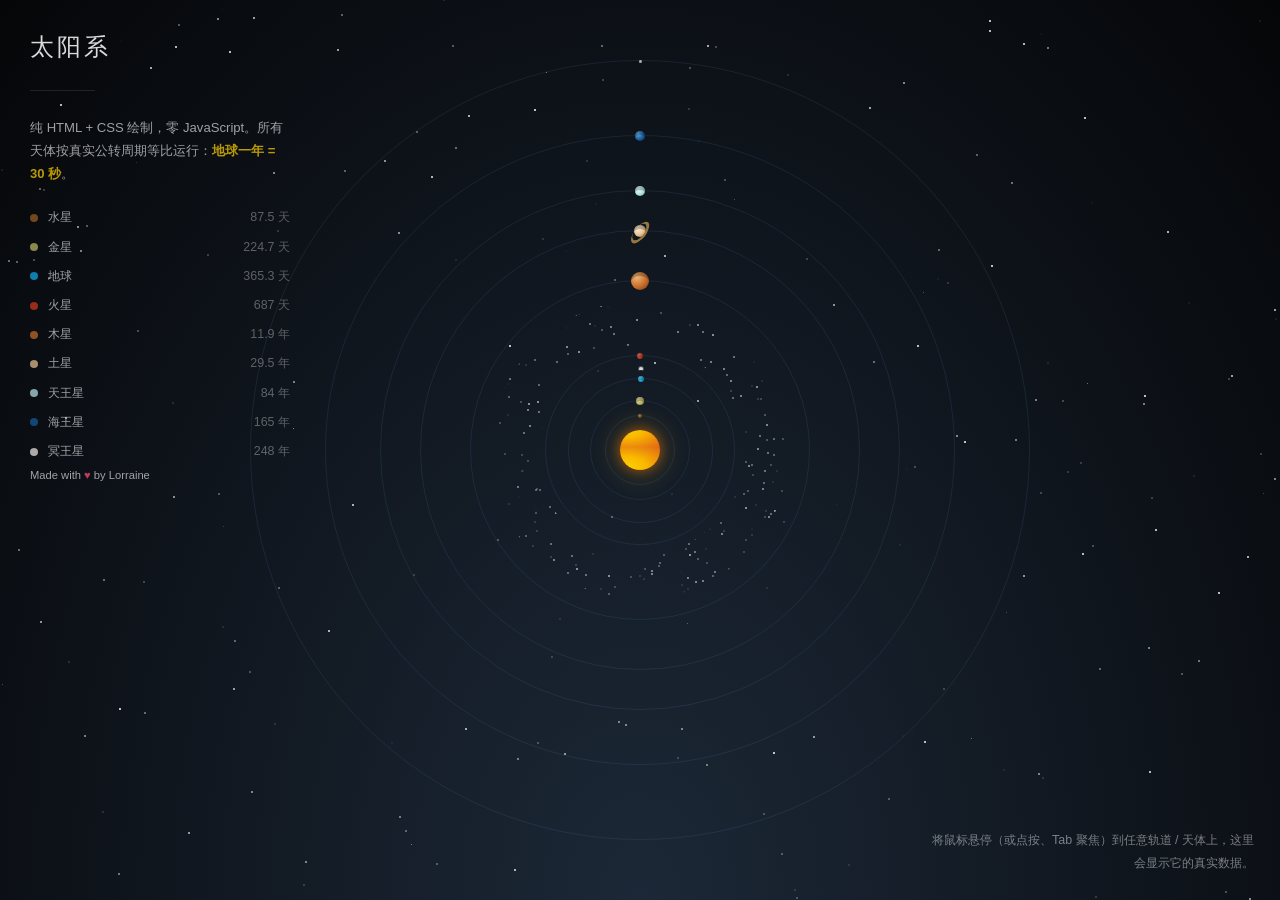
==== commit ef6448b4: "feat: 悬停轨道弹出天体真实数据卡（纯 CSS :has()），修正小屏天体过小与移动端卡片不显示" ====
--- a/index.html
+++ b/index.html
@@ -4,7 +4,7 @@
 <head>
   <meta charset="UTF-8">
   <meta name="viewport" content="width=device-width, initial-scale=1">
-  <meta name="description" content="纯 HTML + CSS 实现的太阳系公转动画：太阳、八大行星、冥王星与小行星带按真实公转周期等比运行，零 JavaScript。">
+  <meta name="description" content="纯 HTML + CSS 实现的太阳系公转动画：太阳、八大行星、冥王星与小行星带按真实公转周期等比运行，零 JavaScript。悬停轨道可查看天体真实数据。">
   <meta name="theme-color" content="#050608">
   <title>太阳系 · Solar System</title>
   <link rel="icon" href="data:image/svg+xml,<svg xmlns='http://www.w3.org/2000/svg' viewBox='0 0 32 32'><circle cx='16' cy='16' r='6' fill='%23ffd000'/><circle cx='16' cy='16' r='12' fill='none' stroke='%2366a6e5' stroke-width='1.5'/></svg>">
@@ -33,20 +33,229 @@
     <p class="author">Made with <span class="heart">&hearts;</span> by Lorraine</p>
   </div>
 
+  <!-- 每个轨道都可聚焦（tabindex），这样鼠标悬浮、触屏点按、键盘 Tab 三种方式都能唤出数据卡 -->
   <div class="solar-syst">
-    <div class='sun' title='太阳'></div>
-    <div class='mercury' title='水星 · 公转 87.5 天'></div>
-    <div class='venus' title='金星 · 公转 224.7 天'></div>
-    <div class='earth' title='地球 · 公转 365.3 天（含月球 27.3 天）'></div>
-    <div class='mars' title='火星 · 公转 687 天'></div>
-    <div class='jupiter' title='木星 · 公转 11.9 年'></div>
-    <div class='saturn' title='土星 · 公转 29.5 年'></div>
-    <div class='uranus' title='天王星 · 公转 84 年'></div>
-    <div class='neptune' title='海王星 · 公转 165 年'></div>
-    <div class='pluto' title='冥王星 · 公转 248 年'></div>
-    <div class='asteroids-belt' title='小行星带 · 约 6 年一周'></div>
+    <div class='sun' tabindex='0' aria-label='太阳'></div>
+    <div class='mercury' tabindex='0' aria-label='水星'></div>
+    <div class='venus' tabindex='0' aria-label='金星'></div>
+    <div class='earth' tabindex='0' aria-label='地球'></div>
+    <div class='mars' tabindex='0' aria-label='火星'></div>
+    <div class='jupiter' tabindex='0' aria-label='木星'></div>
+    <div class='saturn' tabindex='0' aria-label='土星'></div>
+    <div class='uranus' tabindex='0' aria-label='天王星'></div>
+    <div class='neptune' tabindex='0' aria-label='海王星'></div>
+    <div class='pluto' tabindex='0' aria-label='冥王星'></div>
+    <div class='asteroids-belt' tabindex='0' aria-label='小行星带'></div>
   </div>
 
+  <aside class="info-panel">
+    <p class="info-hint">将鼠标悬停（或点按、Tab 聚焦）到任意轨道 / 天体上，这里会显示它的真实数据。</p>
+
+    <section class="card card-sun">
+      <header><i class="dot dot-sun"></i><h2>太阳<small>Sun</small></h2><span class="tag">G2V 主序星</span></header>
+      <dl>
+        <dt>赤道直径</dt><dd>1,392,700 km</dd>
+        <dt>质量</dt><dd>1.989 × 10³⁰ kg</dd>
+        <dt>占太阳系质量</dt><dd>99.86 %</dd>
+        <dt>光球温度</dt><dd>5,505 °C（5,772 K）</dd>
+        <dt>核心温度</dt><dd>约 1,500 万 °C</dd>
+        <dt>自转周期</dt><dd>25.4 天（赤道）</dd>
+        <dt>年龄</dt><dd>约 46 亿年</dd>
+        <dt>行星系</dt><dd>8 颗行星 + 已知矮行星 5 颗</dd>
+      </dl>
+      <p class="note">每秒把约 6 亿吨氢聚变成氦，地球接收到的能量仅为其总辐射的二十二亿分之一。</p>
+    </section>
+
+    <section class="card card-mercury">
+      <header><i class="dot dot-mercury"></i><h2>水星<small>Mercury</small></h2><span class="tag">类地行星</span></header>
+      <dl>
+        <dt>赤道直径</dt><dd>4,879 km</dd>
+        <dt>质量</dt><dd>3.30 × 10²³ kg（0.055 地球）</dd>
+        <dt>平均密度</dt><dd>5.43 g/cm³</dd>
+        <dt>表面重力</dt><dd>3.70 m/s²</dd>
+        <dt>公转周期</dt><dd>87.97 天</dd>
+        <dt>自转周期</dt><dd>58.65 天</dd>
+        <dt>轨道速度</dt><dd>47.4 km/s</dd>
+        <dt>日距</dt><dd>0.387 AU（5,790 万 km）</dd>
+        <dt>表面温度</dt><dd>−173 ~ 427 °C</dd>
+        <dt>轴倾角</dt><dd>0.034°</dd>
+        <dt>卫星数</dt><dd>0</dd>
+        <dt>本页动画周期</dt><dd>7.19 s</dd>
+      </dl>
+      <p class="note">太阳系最小的行星，也是公转最快的行星；一个「水星日」（自转一周）比它的一年还长。</p>
+    </section>
+
+    <section class="card card-venus">
+      <header><i class="dot dot-venus"></i><h2>金星<small>Venus</small></h2><span class="tag">类地行星</span></header>
+      <dl>
+        <dt>赤道直径</dt><dd>12,104 km</dd>
+        <dt>质量</dt><dd>4.87 × 10²⁴ kg（0.815 地球）</dd>
+        <dt>平均密度</dt><dd>5.24 g/cm³</dd>
+        <dt>表面重力</dt><dd>8.87 m/s²</dd>
+        <dt>公转周期</dt><dd>224.70 天</dd>
+        <dt>自转周期</dt><dd>−243.02 天（逆行）</dd>
+        <dt>轨道速度</dt><dd>35.0 km/s</dd>
+        <dt>日距</dt><dd>0.723 AU（1.082 亿 km）</dd>
+        <dt>表面温度</dt><dd>464 °C（均温）</dd>
+        <dt>表面气压</dt><dd>92 bar（地球的 92 倍）</dd>
+        <dt>轴倾角</dt><dd>177.36°</dd>
+        <dt>卫星数</dt><dd>0</dd>
+        <dt>本页动画周期</dt><dd>18.46 s</dd>
+      </dl>
+      <p class="note">浓密的二氧化碳大气造成失控温室效应，是太阳系最热的行星；自转方向与公转相反。</p>
+    </section>
+
+    <section class="card card-earth">
+      <header><i class="dot dot-earth"></i><h2>地球<small>Earth</small></h2><span class="tag">类地行星</span></header>
+      <dl>
+        <dt>赤道直径</dt><dd>12,756 km</dd>
+        <dt>质量</dt><dd>5.972 × 10²⁴ kg</dd>
+        <dt>平均密度</dt><dd>5.51 g/cm³</dd>
+        <dt>表面重力</dt><dd>9.80 m/s²</dd>
+        <dt>公转周期</dt><dd>365.256 天</dd>
+        <dt>自转周期</dt><dd>23 h 56 min 4 s</dd>
+        <dt>轨道速度</dt><dd>29.8 km/s</dd>
+        <dt>日距</dt><dd>1.000 AU（1.496 亿 km）</dd>
+        <dt>平均温度</dt><dd>15 °C</dd>
+        <dt>轴倾角</dt><dd>23.44°</dd>
+        <dt>卫星数</dt><dd>1（月球）</dd>
+        <dt>本页动画周期</dt><dd>30 s</dd>
+      </dl>
+      <p class="note">月球：直径 3,475 km，距地 384,400 km，绕地 27.32 天（本页 2.24 s），表面重力 1.62 m/s²。</p>
+    </section>
+
+    <section class="card card-mars">
+      <header><i class="dot dot-mars"></i><h2>火星<small>Mars</small></h2><span class="tag">类地行星</span></header>
+      <dl>
+        <dt>赤道直径</dt><dd>6,792 km</dd>
+        <dt>质量</dt><dd>6.42 × 10²³ kg（0.107 地球）</dd>
+        <dt>平均密度</dt><dd>3.93 g/cm³</dd>
+        <dt>表面重力</dt><dd>3.71 m/s²</dd>
+        <dt>公转周期</dt><dd>686.98 天</dd>
+        <dt>自转周期</dt><dd>24 h 37 min</dd>
+        <dt>轨道速度</dt><dd>24.1 km/s</dd>
+        <dt>日距</dt><dd>1.524 AU（2.279 亿 km）</dd>
+        <dt>平均温度</dt><dd>−65 °C</dd>
+        <dt>轴倾角</dt><dd>25.19°</dd>
+        <dt>卫星数</dt><dd>2（火卫一、火卫二）</dd>
+        <dt>本页动画周期</dt><dd>56.43 s</dd>
+      </dl>
+      <p class="note">拥有太阳系最高的火山奥林帕斯山（约 22 km）与最长的峡谷水手号峡谷（约 4,000 km）。</p>
+    </section>
+
+    <section class="card card-belt">
+      <header><i class="dot dot-belt"></i><h2>小行星带<small>Asteroid Belt</small></h2><span class="tag">小天体带</span></header>
+      <dl>
+        <dt>分布范围</dt><dd>2.1 ~ 3.3 AU</dd>
+        <dt>公转周期</dt><dd>3 ~ 6 年</dd>
+        <dt>直径 &gt; 1 km 数量</dt><dd>约 100 万颗以上</dd>
+        <dt>总质量</dt><dd>约 2.4 × 10²¹ kg</dd>
+        <dt>相当于月球质量</dt><dd>约 3 %</dd>
+        <dt>最大天体</dt><dd>谷神星（直径约 940 km）</dd>
+        <dt>其次</dt><dd>灶神星 525 km / 智神星 512 km</dd>
+        <dt>本页动画周期</dt><dd>179.96 s</dd>
+      </dl>
+      <p class="note">看似密集，实际天体间距以百万公里计，探测器穿越时几乎不可能撞上任何东西。</p>
+    </section>
+
+    <section class="card card-jupiter">
+      <header><i class="dot dot-jupiter"></i><h2>木星<small>Jupiter</small></h2><span class="tag">气态巨行星</span></header>
+      <dl>
+        <dt>赤道直径</dt><dd>142,984 km</dd>
+        <dt>质量</dt><dd>1.898 × 10²⁷ kg（317.8 地球）</dd>
+        <dt>平均密度</dt><dd>1.33 g/cm³</dd>
+        <dt>表面重力</dt><dd>24.79 m/s²</dd>
+        <dt>公转周期</dt><dd>11.86 年</dd>
+        <dt>自转周期</dt><dd>9 h 55 min</dd>
+        <dt>轨道速度</dt><dd>13.1 km/s</dd>
+        <dt>日距</dt><dd>5.204 AU（7.786 亿 km）</dd>
+        <dt>云顶温度</dt><dd>−108 °C</dd>
+        <dt>轴倾角</dt><dd>3.13°</dd>
+        <dt>卫星数</dt><dd>95+（已确认，持续增加）</dd>
+        <dt>本页动画周期</dt><dd>355.72 s</dd>
+      </dl>
+      <p class="note">质量超过其余七颗行星总和的 2 倍；大红斑是一场持续至少 350 年的反气旋风暴，直径约 1.6 万 km。</p>
+    </section>
+
+    <section class="card card-saturn">
+      <header><i class="dot dot-saturn"></i><h2>土星<small>Saturn</small></h2><span class="tag">气态巨行星</span></header>
+      <dl>
+        <dt>赤道直径</dt><dd>120,536 km</dd>
+        <dt>质量</dt><dd>5.683 × 10²⁶ kg（95.2 地球）</dd>
+        <dt>平均密度</dt><dd>0.69 g/cm³</dd>
+        <dt>表面重力</dt><dd>10.44 m/s²</dd>
+        <dt>公转周期</dt><dd>29.45 年</dd>
+        <dt>自转周期</dt><dd>10 h 39 min</dd>
+        <dt>轨道速度</dt><dd>9.7 km/s</dd>
+        <dt>日距</dt><dd>9.583 AU（14.34 亿 km）</dd>
+        <dt>云顶温度</dt><dd>−139 °C</dd>
+        <dt>轴倾角</dt><dd>26.73°</dd>
+        <dt>卫星数</dt><dd>146（已确认）</dd>
+        <dt>环系规模</dt><dd>宽约 28 万 km，厚约 10 m ~ 1 km</dd>
+        <dt>本页动画周期</dt><dd>882.70 s</dd>
+      </dl>
+      <p class="note">平均密度小于水，是太阳系唯一理论上能「浮起来」的行星；环主要由水冰碎块组成。</p>
+    </section>
+
+    <section class="card card-uranus">
+      <header><i class="dot dot-uranus"></i><h2>天王星<small>Uranus</small></h2><span class="tag">冰巨行星</span></header>
+      <dl>
+        <dt>赤道直径</dt><dd>51,118 km</dd>
+        <dt>质量</dt><dd>8.681 × 10²⁵ kg（14.5 地球）</dd>
+        <dt>平均密度</dt><dd>1.27 g/cm³</dd>
+        <dt>表面重力</dt><dd>8.87 m/s²</dd>
+        <dt>公转周期</dt><dd>84.01 年</dd>
+        <dt>自转周期</dt><dd>−17 h 14 min（逆行）</dd>
+        <dt>轨道速度</dt><dd>6.8 km/s</dd>
+        <dt>日距</dt><dd>19.191 AU（28.71 亿 km）</dd>
+        <dt>云顶温度</dt><dd>−197 °C</dd>
+        <dt>轴倾角</dt><dd>97.77°</dd>
+        <dt>卫星数</dt><dd>28</dd>
+        <dt>本页动画周期</dt><dd>2512.40 s</dd>
+      </dl>
+      <p class="note">自转轴几乎躺倒在轨道面上，是「侧躺着」自转的行星，两极各有 42 年的极昼与极夜。</p>
+    </section>
+
+    <section class="card card-neptune">
+      <header><i class="dot dot-neptune"></i><h2>海王星<small>Neptune</small></h2><span class="tag">冰巨行星</span></header>
+      <dl>
+        <dt>赤道直径</dt><dd>49,528 km</dd>
+        <dt>质量</dt><dd>1.024 × 10²⁶ kg（17.1 地球）</dd>
+        <dt>平均密度</dt><dd>1.64 g/cm³</dd>
+        <dt>表面重力</dt><dd>11.15 m/s²</dd>
+        <dt>公转周期</dt><dd>164.79 年</dd>
+        <dt>自转周期</dt><dd>16 h 6 min</dd>
+        <dt>轨道速度</dt><dd>5.4 km/s</dd>
+        <dt>日距</dt><dd>30.07 AU（44.98 亿 km）</dd>
+        <dt>云顶温度</dt><dd>−201 °C</dd>
+        <dt>轴倾角</dt><dd>28.32°</dd>
+        <dt>卫星数</dt><dd>16（海卫一最大）</dd>
+        <dt>最大风速</dt><dd>约 2,100 km/h</dd>
+        <dt>本页动画周期</dt><dd>4911.78 s</dd>
+      </dl>
+      <p class="note">唯一先由数学计算预言、再被望远镜证实的行星（1846 年）；拥有太阳系最猛烈的风。</p>
+    </section>
+
+    <section class="card card-pluto">
+      <header><i class="dot dot-pluto"></i><h2>冥王星<small>Pluto</small></h2><span class="tag">矮行星</span></header>
+      <dl>
+        <dt>赤道直径</dt><dd>2,377 km</dd>
+        <dt>质量</dt><dd>1.31 × 10²² kg（0.0022 地球）</dd>
+        <dt>平均密度</dt><dd>1.86 g/cm³</dd>
+        <dt>表面重力</dt><dd>0.62 m/s²</dd>
+        <dt>公转周期</dt><dd>247.94 年</dd>
+        <dt>自转周期</dt><dd>−6.39 天（逆行）</dd>
+        <dt>轨道速度</dt><dd>4.74 km/s</dd>
+        <dt>日距</dt><dd>39.48 AU（59.06 亿 km）</dd>
+        <dt>表面温度</dt><dd>−229 °C</dd>
+        <dt>轴倾角</dt><dd>122.53°</dd>
+        <dt>卫星数</dt><dd>5（卡戎最大，1,212 km）</dd>
+        <dt>本页动画周期</dt><dd>7439.71 s</dd>
+      </dl>
+      <p class="note">1930 年发现，2006 年 IAU 重新定义行星后归为矮行星；轨道倾角 17°，与海王星形成 2:3 共振。</p>
+    </section>
+  </aside>
+
 </body>
 
 </html>
--- a/css/style.css
+++ b/css/style.css
@@ -139,6 +139,8 @@
 .dot-uranus  { background: #b5e3e3; }
 .dot-neptune { background: #175e9e; }
 .dot-pluto   { background: #ece7e1; }
+.dot-sun     { background: radial-gradient(circle at 32% 28%, #ffd000, #e06317); }
+.dot-belt    { background: #8b8f99; }
 
 hr {
   margin: 26px 0;
@@ -162,6 +164,8 @@
   position: relative;
   /* 小屏整体缩放系数，见文件末尾的媒体查询 */
   --scale: 1;
+  /* 天体本体的尺寸补偿：轨道缩小了，但星球不能跟着缩到看不见 */
+  --boost: 1;
   -webkit-transform: scale(var(--scale));
           transform: scale(var(--scale));
 }
@@ -228,10 +232,15 @@
   -webkit-transition: -webkit-transform .25s ease, box-shadow .25s ease;
           transition: transform .25s ease, box-shadow .25s ease;
 }
+/* 小屏缩放时给天体本体做尺寸补偿（小行星带是纹理，不参与） */
+.solar-syst div:not(.sun):not(.asteroids-belt):before {
+  -webkit-transform: scale(var(--boost, 1));
+          transform: scale(var(--boost, 1));
+}
 /* 悬停任意行星：本体放大并加一圈光晕 */
 .solar-syst div:not(.sun):not(.asteroids-belt):hover:before {
-  -webkit-transform: scale(2.2);
-          transform: scale(2.2);
+  -webkit-transform: scale(calc(var(--boost, 1) * 2.2));
+          transform: scale(calc(var(--boost, 1) * 2.2));
   -webkit-box-shadow: inset 0 6px 0 -2px rgba(0, 0, 0, 0.25), 0 0 0 3px rgba(255, 255, 255, 0.18), 0 0 14px 3px rgba(255, 255, 255, 0.25);
           box-shadow: inset 0 6px 0 -2px rgba(0, 0, 0, 0.25), 0 0 0 3px rgba(255, 255, 255, 0.18), 0 0 14px 3px rgba(255, 255, 255, 0.25);
 }
@@ -251,6 +260,8 @@
   background-position: -28px -103px;
   background-size: 175%;
   z-index: 1000;
+  -webkit-transform: scale(var(--boost, 1));
+          transform: scale(var(--boost, 1));
   -webkit-box-shadow: 0 0 10px 2px rgba(255, 107, 0, 0.4), 0 0 22px 11px rgba(255, 203, 0, 0.13);
           box-shadow: 0 0 10px 2px rgba(255, 107, 0, 0.4), 0 0 22px 11px rgba(255, 203, 0, 0.13);
   -webkit-animation: sunGlow 6s ease-in-out infinite;
@@ -320,8 +331,9 @@
   margin-left: -9px;
   margin-top: -9px;
   border-radius: 100px;
-  -webkit-box-shadow: 0 -10px 0 -7px #d9d9d9, 0 -10px 0 -6px rgba(255, 255, 255, 0.25);
-          box-shadow: 0 -10px 0 -7px #d9d9d9, 0 -10px 0 -6px rgba(255, 255, 255, 0.25);
+  /* 月球直径 = 4px × --boost，缩放补偿与行星保持一致（--boost=1 时与原值相同） */
+  -webkit-box-shadow: 0 calc(-10px * var(--boost, 1)) 0 calc(var(--boost, 1) * 2px - 9px) #d9d9d9, 0 calc(-10px * var(--boost, 1)) 0 calc(var(--boost, 1) * 3px - 9px) rgba(255, 255, 255, 0.25);
+          box-shadow: 0 calc(-10px * var(--boost, 1)) 0 calc(var(--boost, 1) * 2px - 9px) #d9d9d9, 0 calc(-10px * var(--boost, 1)) 0 calc(var(--boost, 1) * 3px - 9px) rgba(255, 255, 255, 0.25);
   -webkit-animation: orb calc(var(--earth-year) * 0.0748012) linear infinite;
           animation: orb calc(var(--earth-year) * 0.0748012) linear infinite;
 }
@@ -382,14 +394,15 @@
 .saturn:after {
   position: absolute;
   content: "";
-  height: 2.34%;
-  width: 4.676%;
+  /* 用 calc 跟随 --boost，否则小屏下星球被放大、环却没放大，环会被星球盖住 */
+  height: calc(2.34% * var(--boost, 1));
+  width: calc(4.676% * var(--boost, 1));
   left: 50%;
   top: 0px;
   -webkit-transform: rotateZ(-52deg);
           transform: rotateZ(-52deg);
-  margin-left: -2.3%;
-  margin-top: -1.2%;
+  margin-left: calc(-2.3% * var(--boost, 1));
+  margin-top: calc(-1.2% * var(--boost, 1));
   border-radius: 50% 50% 50% 50%;
   -webkit-box-shadow: 0 1px 0 1px #987641, 3px 1px 0 #987641, -3px 1px 0 #987641;
           box-shadow: 0 1px 0 1px #987641, 3px 1px 0 #987641, -3px 1px 0 #987641;
@@ -542,16 +555,18 @@
   50%      { opacity: .55; }
 }
 
-/* ── 响应式：整体等比缩放，避免小屏溢出/横滚 ────────────── */
+/* ── 响应式：轨道整体等比缩放，同时给天体本体做尺寸补偿 ────
+   --scale 缩小轨道半径，--boost 把星球/土星环/月球按反比放大，
+   否则 4px 的水星在 375px 屏上会缩成 1px 看不见。            */
 @media screen and (max-width: 1100px) {
-  .solar-syst { --scale: .8; }
+  .solar-syst { --scale: .8;  --boost: 1.15; }
 }
 @media screen and (max-width: 900px) {
-  .solar-syst { --scale: .62; }
+  .solar-syst { --scale: .62; --boost: 1.4; }
   .description { width: 40%; }
 }
 @media screen and (max-width: 640px) {
-  .solar-syst { --scale: .45; }
+  .solar-syst { --scale: .45; --boost: 1.7; }
   .description {
     width: 100%;
     max-width: none;
@@ -562,7 +577,153 @@
   .legend { display: none; }
 }
 @media screen and (max-width: 420px) {
-  .solar-syst { --scale: .34; }
+  .solar-syst { --scale: .34; --boost: 2; }
+}
+
+/* ── 悬停信息卡：用 :has() 把「悬停轨道」映射到对应卡片 ──── */
+.info-panel {
+  position: fixed;
+  right: 26px;
+  bottom: 26px;
+  width: 330px;
+  max-width: calc(100vw - 52px);
+  z-index: 1000;
+  /* 关键：不能挡住轨道的 hover，否则卡片出现就会把 hover 打断导致闪烁 */
+  pointer-events: none;
+  color: rgba(255, 255, 255, .9);
+}
+.info-hint {
+  font-size: .78em;
+  line-height: 1.8em;
+  text-align: right;
+  opacity: .5;
+}
+
+.card {
+  display: none;
+  padding: 16px 18px 18px;
+  border-radius: 14px;
+  background: linear-gradient(160deg, rgba(30, 39, 62, 0.88), rgba(9, 12, 21, 0.92));
+  border: 1px solid rgba(255, 255, 255, 0.14);
+  -webkit-backdrop-filter: blur(10px);
+          backdrop-filter: blur(10px);
+  box-shadow: 0 20px 46px rgba(0, 0, 0, 0.5);
+  -webkit-animation: cardIn .2s ease-out;
+          animation: cardIn .2s ease-out;
+}
+.card header {
+  display: flex;
+  align-items: center;
+  gap: 10px;
+}
+.card .dot {
+  width: 11px;
+  height: 11px;
+  border-radius: 50%;
+  flex: none;
+  box-shadow: inset 0 1px 0 -1px rgba(0, 0, 0, .55), 0 0 10px rgba(255, 255, 255, .3);
+}
+.card h2 {
+  margin: 0;
+  font-size: 1.05em;
+  font-weight: 600;
+  letter-spacing: .02em;
+}
+.card h2 small {
+  font-size: .68em;
+  font-weight: 400;
+  opacity: .5;
+  margin-left: 6px;
+  letter-spacing: .05em;
+}
+.card .tag {
+  margin-left: auto;
+  flex: none;
+  font-size: .64em;
+  padding: 3px 9px;
+  border-radius: 999px;
+  border: 1px solid rgba(255, 255, 255, .22);
+  opacity: .68;
+}
+.card dl {
+  display: grid;
+  grid-template-columns: auto 1fr;
+  gap: 5px 14px;
+  margin: 14px 0 0;
+  font-size: .76em;
+  line-height: 1.5em;
+}
+.card dt {
+  opacity: .55;
+  white-space: nowrap;
+}
+.card dd {
+  margin: 0;
+  text-align: right;
+  font-variant-numeric: tabular-nums;
+}
+.card .note {
+  margin-top: 12px;
+  padding-top: 10px;
+  border-top: 1px solid rgba(255, 255, 255, .1);
+  font-size: .7em;
+  line-height: 1.75em;
+  opacity: .62;
+}
+
+/* 同时支持 :hover 与 :focus —— 触屏点一下、键盘 Tab 也能出卡片 */
+body:has(.sun:is(:hover, :focus))            .card-sun,
+body:has(.mercury:is(:hover, :focus))        .card-mercury,
+body:has(.venus:is(:hover, :focus))          .card-venus,
+body:has(.earth:is(:hover, :focus))          .card-earth,
+body:has(.mars:is(:hover, :focus))           .card-mars,
+body:has(.asteroids-belt:is(:hover, :focus)) .card-belt,
+body:has(.jupiter:is(:hover, :focus))        .card-jupiter,
+body:has(.saturn:is(:hover, :focus))         .card-saturn,
+body:has(.uranus:is(:hover, :focus))         .card-uranus,
+body:has(.neptune:is(:hover, :focus))        .card-neptune,
+body:has(.pluto:is(:hover, :focus))          .card-pluto {
+  display: block;
+}
+body:has(.solar-syst div:is(:hover, :focus)) .info-hint {
+  display: none;
+}
+.solar-syst div:focus {
+  outline: none;
+}
+
+@-webkit-keyframes cardIn {
+  from { opacity: 0; -webkit-transform: translateY(10px); transform: translateY(10px); }
+  to   { opacity: 1; -webkit-transform: none; transform: none; }
+}
+@keyframes cardIn {
+  from { opacity: 0; -webkit-transform: translateY(10px); transform: translateY(10px); }
+  to   { opacity: 1; -webkit-transform: none; transform: none; }
+}
+
+@media screen and (max-width: 1100px) {
+  .info-panel { width: 300px; right: 18px; bottom: 18px; }
+}
+@media screen and (max-width: 900px) {
+  .info-panel { width: 260px; right: 12px; bottom: 12px; }
+  .card dl { font-size: .72em; }
+}
+/* ≤640px：改成贴底的窄卡片，触屏点一下天体同样会触发 :hover / :focus */
+@media screen and (max-width: 640px) {
+  .info-panel {
+    left: 10px;
+    right: 10px;
+    bottom: 10px;
+    width: auto;
+    max-width: none;
+  }
+  .card {
+    padding: 12px 14px 14px;
+    border-radius: 12px;
+  }
+  .card dl { font-size: .7em; gap: 4px 10px; }
+  .card .note { display: none; }
+  .info-hint { font-size: .72em; }
 }
 
 /* ── 无障碍：尊重「减弱动态效果」系统偏好 ───────────────── */
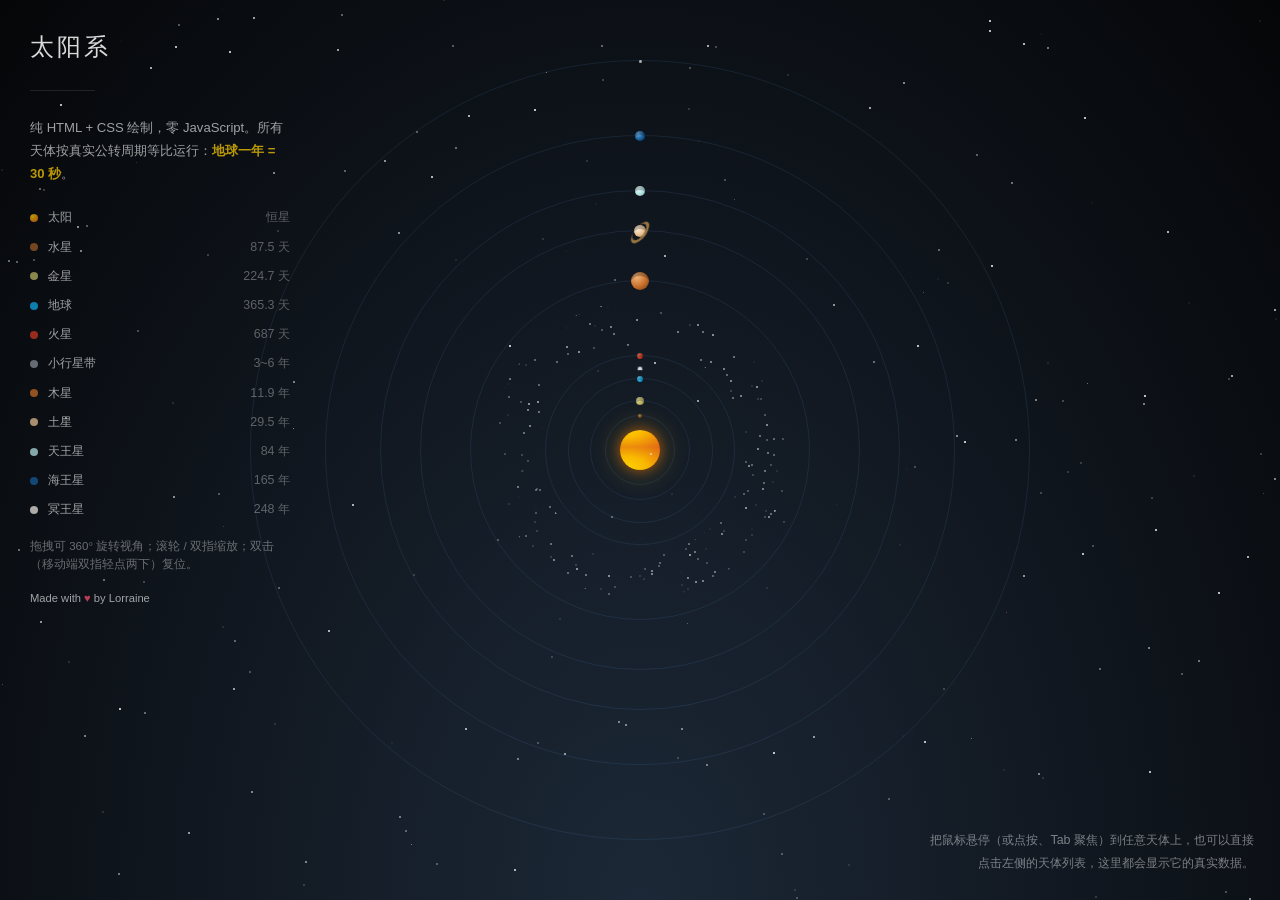
==== commit f2f877c8: "chore: 更新仓库地址为 solar-system 并发布 v1.2.1 说明（移动端旋转修复）" ====
--- a/index.html
+++ b/index.html
@@ -20,36 +20,42 @@
     <hr>
     <p>纯 HTML + CSS 绘制，零 JavaScript。所有天体按真实公转周期等比运行：<strong>地球一年 = 30 秒</strong>。</p>
     <ul class="legend">
-      <li><i class="dot dot-mercury"></i><span class="name">水星</span><span class="period">87.5 天</span></li>
-      <li><i class="dot dot-venus"></i><span class="name">金星</span><span class="period">224.7 天</span></li>
-      <li><i class="dot dot-earth"></i><span class="name">地球</span><span class="period">365.3 天</span></li>
-      <li><i class="dot dot-mars"></i><span class="name">火星</span><span class="period">687 天</span></li>
-      <li><i class="dot dot-jupiter"></i><span class="name">木星</span><span class="period">11.9 年</span></li>
-      <li><i class="dot dot-saturn"></i><span class="name">土星</span><span class="period">29.5 年</span></li>
-      <li><i class="dot dot-uranus"></i><span class="name">天王星</span><span class="period">84 年</span></li>
-      <li><i class="dot dot-neptune"></i><span class="name">海王星</span><span class="period">165 年</span></li>
-      <li><i class="dot dot-pluto"></i><span class="name">冥王星</span><span class="period">248 年</span></li>
+      <li><button type="button" data-target="sun"><i class="dot dot-sun"></i><span class="name">太阳</span><span class="period">恒星</span></button></li>
+      <li><button type="button" data-target="mercury"><i class="dot dot-mercury"></i><span class="name">水星</span><span class="period">87.5 天</span></button></li>
+      <li><button type="button" data-target="venus"><i class="dot dot-venus"></i><span class="name">金星</span><span class="period">224.7 天</span></button></li>
+      <li><button type="button" data-target="earth"><i class="dot dot-earth"></i><span class="name">地球</span><span class="period">365.3 天</span></button></li>
+      <li><button type="button" data-target="mars"><i class="dot dot-mars"></i><span class="name">火星</span><span class="period">687 天</span></button></li>
+      <li><button type="button" data-target="belt"><i class="dot dot-belt"></i><span class="name">小行星带</span><span class="period">3~6 年</span></button></li>
+      <li><button type="button" data-target="jupiter"><i class="dot dot-jupiter"></i><span class="name">木星</span><span class="period">11.9 年</span></button></li>
+      <li><button type="button" data-target="saturn"><i class="dot dot-saturn"></i><span class="name">土星</span><span class="period">29.5 年</span></button></li>
+      <li><button type="button" data-target="uranus"><i class="dot dot-uranus"></i><span class="name">天王星</span><span class="period">84 年</span></button></li>
+      <li><button type="button" data-target="neptune"><i class="dot dot-neptune"></i><span class="name">海王星</span><span class="period">165 年</span></button></li>
+      <li><button type="button" data-target="pluto"><i class="dot dot-pluto"></i><span class="name">冥王星</span><span class="period">248 年</span></button></li>
     </ul>
+    <p class="tip">拖拽可 360° 旋转视角；滚轮 / 双指缩放；双击（移动端双指轻点两下）复位。</p>
     <p class="author">Made with <span class="heart">&hearts;</span> by Lorraine</p>
   </div>
 
   <!-- 每个轨道都可聚焦（tabindex），这样鼠标悬浮、触屏点按、键盘 Tab 三种方式都能唤出数据卡 -->
   <div class="solar-syst">
-    <div class='sun' tabindex='0' aria-label='太阳'></div>
-    <div class='mercury' tabindex='0' aria-label='水星'></div>
-    <div class='venus' tabindex='0' aria-label='金星'></div>
-    <div class='earth' tabindex='0' aria-label='地球'></div>
-    <div class='mars' tabindex='0' aria-label='火星'></div>
-    <div class='jupiter' tabindex='0' aria-label='木星'></div>
-    <div class='saturn' tabindex='0' aria-label='土星'></div>
-    <div class='uranus' tabindex='0' aria-label='天王星'></div>
-    <div class='neptune' tabindex='0' aria-label='海王星'></div>
-    <div class='pluto' tabindex='0' aria-label='冥王星'></div>
-    <div class='asteroids-belt' tabindex='0' aria-label='小行星带'></div>
+    <!-- .universe 是 3D 舞台：只有天体跟着拖拽旋转，星空伪元素留在外层不转 -->
+    <section class="universe">
+      <div class='sun' id='sun' data-name='sun' tabindex='0' aria-label='太阳'></div>
+      <div class='mercury' id='mercury' data-name='mercury' tabindex='0' aria-label='水星'></div>
+      <div class='venus' id='venus' data-name='venus' tabindex='0' aria-label='金星'></div>
+      <div class='earth' id='earth' data-name='earth' tabindex='0' aria-label='地球'></div>
+      <div class='mars' id='mars' data-name='mars' tabindex='0' aria-label='火星'></div>
+      <div class='jupiter' id='jupiter' data-name='jupiter' tabindex='0' aria-label='木星'></div>
+      <div class='saturn' id='saturn' data-name='saturn' tabindex='0' aria-label='土星'></div>
+      <div class='uranus' id='uranus' data-name='uranus' tabindex='0' aria-label='天王星'></div>
+      <div class='neptune' id='neptune' data-name='neptune' tabindex='0' aria-label='海王星'></div>
+      <div class='pluto' id='pluto' data-name='pluto' tabindex='0' aria-label='冥王星'></div>
+      <div class='asteroids-belt' id='belt' data-name='belt' tabindex='0' aria-label='小行星带'></div>
+    </section>
   </div>
 
   <aside class="info-panel">
-    <p class="info-hint">将鼠标悬停（或点按、Tab 聚焦）到任意轨道 / 天体上，这里会显示它的真实数据。</p>
+    <p class="info-hint">把鼠标悬停（或点按、Tab 聚焦）到任意天体上，也可以直接点击左侧的天体列表，这里都会显示它的真实数据。</p>
 
     <section class="card card-sun">
       <header><i class="dot dot-sun"></i><h2>太阳<small>Sun</small></h2><span class="tag">G2V 主序星</span></header>
@@ -256,6 +262,9 @@
     </section>
   </aside>
 
+  <!-- 视角拖拽：可选增强，删掉这行页面会退回静态视角，其余功能不受影响 -->
+  <script src="js/view.js" defer></script>
+
 </body>
 
 </html>
--- a/css/style.css
+++ b/css/style.css
@@ -32,6 +32,15 @@
   height: 100%;
   width: 100%;
   overflow: hidden;
+  /* 视角拖拽由 js/view.js 接管，禁掉浏览器手势与文字选中，避免抢事件 */
+  touch-action: none;
+  -webkit-user-select: none;
+     -moz-user-select: none;
+          user-select: none;
+  cursor: grab;
+}
+body.is-dragging {
+  cursor: grabbing;
 }
 
 body {
@@ -97,6 +106,12 @@
 .description .heart {
   color: #ff4d6d;
 }
+.description .tip {
+  margin-top: 12px;
+  font-size: .72em;
+  line-height: 1.6em;
+  opacity: .45;
+}
 
 /* 图例 */
 .legend {
@@ -105,15 +120,40 @@
   font-size: .78em;
 }
 .legend li {
+  display: block;
+}
+.legend button {
   display: flex;
   align-items: center;
+  width: 100%;
   padding: 3px 0;
+  font: inherit;
+  color: inherit;
+  text-align: left;
+  background: none;
+  border: 0;
+  cursor: pointer;
   opacity: .72;
   transition: opacity .2s ease, transform .2s ease;
 }
-.legend li:hover {
+.legend button:hover {
   opacity: 1;
   transform: translateX(4px);
+}
+.legend button:focus-visible {
+  outline: 1px dashed rgba(255, 255, 255, .5);
+  outline-offset: 2px;
+}
+/* 选中态（由 js/view.js 同步：点击列表 ⇄ 聚焦天体） */
+.legend button.is-active {
+  opacity: 1;
+  transform: translateX(4px);
+}
+.legend button.is-active .name {
+  font-weight: 600;
+}
+.legend button.is-active .dot {
+  box-shadow: inset 0 1px 0 -1px rgba(0, 0, 0, .55), 0 0 0 3px rgba(255, 255, 255, .28);
 }
 .legend .dot {
   width: 8px;
@@ -166,8 +206,61 @@
   --scale: 1;
   /* 天体本体的尺寸补偿：轨道缩小了，但星球不能跟着缩到看不见 */
   --boost: 1;
-  -webkit-transform: scale(var(--scale));
-          transform: scale(var(--scale));
+  /* --zoom 由 js/view.js 写入（滚轮 / 双指缩放），删掉脚本时取兜底值 1 */
+  -webkit-transform: scale(calc(var(--scale) * var(--zoom, 1)));
+          transform: scale(calc(var(--scale) * var(--zoom, 1)));
+  /* 3D 透视：只在拖拽倾斜时才看得出来，平视状态下无副作用 */
+  -webkit-perspective: 1400px;
+          perspective: 1400px;
+}
+
+/* 3D 舞台：只有天体跟着拖拽旋转，星空伪元素留在 .solar-syst 上不转。
+   注意 --yaw / --pitch 只写在 var() 的兜底里，不要再在 .solar-syst 上声明，
+   否则会盖掉 JS 写在 <html> 上的值，拖拽会失效。 */
+.universe {
+  position: absolute;
+  top: 0;
+  left: 0;
+  width: 100%;
+  height: 100%;
+  -webkit-transform-style: preserve-3d;
+          transform-style: preserve-3d;
+  -webkit-transform: rotateX(var(--pitch, 0deg)) rotateY(var(--yaw, 0deg));
+          transform: rotateX(var(--pitch, 0deg)) rotateY(var(--yaw, 0deg));
+}
+/* 360° 观看必须能看到背面，否则转过 90° 整个星系会凭空消失
+   （特异性 (0,2,1) > .solar-syst div 的 (0,1,1)，不受书写顺序影响） */
+.solar-syst .universe > div {
+  -webkit-backface-visibility: visible;
+          backface-visibility: visible;
+  /* 让 ::before 的 3D 反向旋转能真正参与 3D 空间，否则会被压平 */
+  -webkit-transform-style: preserve-3d;
+          transform-style: preserve-3d;
+  /* 关键：进入 3D 上下文后浏览器按「深度」排序，z-index 失效，倾斜时
+     外圈大圆环会盖到内圈前面，命中就会错乱。所以轨道圆盘本身不接收指针事件，
+     只让星球本体（:before）和隐形命中区（:after）接收。 */
+  pointer-events: none;
+}
+.solar-syst .universe > div.sun,
+.solar-syst .universe > div:before,
+.solar-syst .universe > div:after {
+  pointer-events: auto;
+}
+
+/* 小星球（水星 4px / 冥王星 3px）太难点中，补一圈跟随星球的隐形命中区。
+   地球与土星已用 ::after 画月球轨道 / 土星环，本身就充当命中区，故排除。 */
+.solar-syst .universe > div:not(.sun):not(.asteroids-belt):not(.earth):not(.saturn):after {
+  content: "";
+  position: absolute;
+  left: 50%;
+  top: 0;
+  width: calc(26px * var(--boost, 1));
+  height: calc(26px * var(--boost, 1));
+  margin-left: calc(-13px * var(--boost, 1));
+  margin-top: calc(-13px * var(--boost, 1));
+  border-radius: 50%;
+  background: transparent;
+  pointer-events: auto;
 }
 
 /* 第二层星空：更小、更暗、闪得更慢，与 .solar-syst:after 形成纵深 */
@@ -214,7 +307,9 @@
      .mercury / .pluto 层级，导致最外层轨道（冥王星）抢走所有 hover 命中 */
   -webkit-backface-visibility: hidden;
           backface-visibility: hidden;
-  will-change: transform;
+  /* 注意：绝不能写 will-change: transform —— 它会把轨道圆盘提升成独立合成层，
+     在 iOS Safari / Android Chrome 上压平 preserve-3d 上下文，导致 billboard 失效
+     （星球被压成椭圆）且轨道不再按深度排序（立体感消失）。性能靠现代 GPU 硬扛即可。 */
 }
 .solar-syst div:not(.sun) {
   border: 1px solid var(--orbit-line);
@@ -229,20 +324,37 @@
   border-radius: 100px;
   content: "";
   position: absolute;
-  -webkit-transition: -webkit-transform .25s ease, box-shadow .25s ease;
-          transition: transform .25s ease, box-shadow .25s ease;
-}
-/* 小屏缩放时给天体本体做尺寸补偿（小行星带是纹理，不参与） */
+  -webkit-transition: scale .25s ease, box-shadow .25s ease;
+          transition: scale .25s ease, box-shadow .25s ease;
+}
+/* 小屏缩放时给天体本体做尺寸补偿（小行星带是纹理，不参与）。
+   billboard 动画同时抵消「轨道自转 + 视角旋转」，让星球始终正对镜头保持圆形，
+   而轨道线仍正常变成椭圆。--dur 由各行星自己提供（与公转周期一致），
+   --s 是本体缩放（含 hover / 选中时的放大），放进 transform 里而非独立 scale 属性，
+   这样移动端「动画 transform + 独立 scale 属性」的组合不会把伪元素压平。 */
 .solar-syst div:not(.sun):not(.asteroids-belt):before {
-  -webkit-transform: scale(var(--boost, 1));
-          transform: scale(var(--boost, 1));
+  --s: var(--boost, 1);
+  -webkit-animation: billboard var(--dur, 30s) linear infinite;
+          animation: billboard var(--dur, 30s) linear infinite;
 }
 /* 悬停任意行星：本体放大并加一圈光晕 */
 .solar-syst div:not(.sun):not(.asteroids-belt):hover:before {
-  -webkit-transform: scale(calc(var(--boost, 1) * 2.2));
-          transform: scale(calc(var(--boost, 1) * 2.2));
+  --s: calc(var(--boost, 1) * 2.2);
   -webkit-box-shadow: inset 0 6px 0 -2px rgba(0, 0, 0, 0.25), 0 0 0 3px rgba(255, 255, 255, 0.18), 0 0 14px 3px rgba(255, 255, 255, 0.25);
           box-shadow: inset 0 6px 0 -2px rgba(0, 0, 0, 0.25), 0 0 0 3px rgba(255, 255, 255, 0.18), 0 0 14px 3px rgba(255, 255, 255, 0.25);
+}
+/* 从左侧列表选中（:focus）时的高亮，比 hover 更强一档，方便确认选中的是哪一颗 */
+.solar-syst div:not(.sun):not(.asteroids-belt):focus {
+  border-color: rgba(255, 255, 255, 0.55);
+}
+.solar-syst div:not(.sun):not(.asteroids-belt):focus:before {
+  --s: calc(var(--boost, 1) * 2.6);
+  -webkit-box-shadow: inset 0 6px 0 -2px rgba(0, 0, 0, 0.25), 0 0 0 3px rgba(255, 255, 255, 0.3), 0 0 20px 5px rgba(255, 255, 255, 0.4);
+          box-shadow: inset 0 6px 0 -2px rgba(0, 0, 0, 0.25), 0 0 0 3px rgba(255, 255, 255, 0.3), 0 0 20px 5px rgba(255, 255, 255, 0.4);
+}
+/* 太阳的 box-shadow 被 sunGlow 动画占用，改用 filter 做选中反馈 */
+.sun:focus {
+  filter: brightness(1.25);
 }
 .solar-syst div:not(.asteroids-belt):before {
   -webkit-box-shadow: inset 0 6px 0 -2px rgba(0, 0, 0, 0.25);
@@ -260,8 +372,9 @@
   background-position: -28px -103px;
   background-size: 175%;
   z-index: 1000;
-  -webkit-transform: scale(var(--boost, 1));
-          transform: scale(var(--boost, 1));
+  /* 太阳不在轨道上自转，静态反向抵消视角旋转即可保持正圆 */
+  -webkit-transform: rotateY(calc(-1 * var(--yaw, 0deg))) rotateX(calc(-1 * var(--pitch, 0deg))) scale(var(--boost, 1));
+          transform: rotateY(calc(-1 * var(--yaw, 0deg))) rotateX(calc(-1 * var(--pitch, 0deg))) scale(var(--boost, 1));
   -webkit-box-shadow: 0 0 10px 2px rgba(255, 107, 0, 0.4), 0 0 22px 11px rgba(255, 203, 0, 0.13);
           box-shadow: 0 0 10px 2px rgba(255, 107, 0, 0.4), 0 0 22px 11px rgba(255, 203, 0, 0.13);
   -webkit-animation: sunGlow 6s ease-in-out infinite;
@@ -275,8 +388,9 @@
   margin-left: -35px;
   z-index: 90;
   border-color: rgba(159, 94, 38, 0.22);
-  -webkit-animation: orb calc(var(--earth-year) * 0.2395578) linear infinite;
-          animation: orb calc(var(--earth-year) * 0.2395578) linear infinite;
+  --dur: calc(var(--earth-year) * 0.2395578);
+  -webkit-animation: orb var(--dur) linear infinite;
+          animation: orb var(--dur) linear infinite;
 }
 .mercury:before {
   height: 4px;
@@ -293,8 +407,9 @@
   margin-left: -50px;
   z-index: 80;
   border-color: rgba(190, 183, 104, 0.22);
-  -webkit-animation: orb calc(var(--earth-year) * 0.6151845) linear infinite;
-          animation: orb calc(var(--earth-year) * 0.6151845) linear infinite;
+  --dur: calc(var(--earth-year) * 0.6151845);
+  -webkit-animation: orb var(--dur) linear infinite;
+          animation: orb var(--dur) linear infinite;
 }
 .venus:before {
   height: 8px;
@@ -311,8 +426,9 @@
   margin-left: -72.5px;
   z-index: 70;
   border-color: rgba(17, 171, 233, 0.22);
-  -webkit-animation: orb var(--earth-year) linear infinite;
-          animation: orb var(--earth-year) linear infinite;
+  --dur: var(--earth-year);
+  -webkit-animation: orb var(--dur) linear infinite;
+          animation: orb var(--dur) linear infinite;
 }
 .earth:before {
   height: 6px;
@@ -345,8 +461,9 @@
   margin-left: -95px;
   z-index: 60;
   border-color: rgba(207, 57, 33, 0.22);
-  -webkit-animation: orb calc(var(--earth-year) * 1.8804204) linear infinite;
-          animation: orb calc(var(--earth-year) * 1.8804204) linear infinite;
+  --dur: calc(var(--earth-year) * 1.8804204);
+  -webkit-animation: orb var(--dur) linear infinite;
+          animation: orb var(--dur) linear infinite;
 }
 .mars:before {
   height: 6px;
@@ -363,8 +480,9 @@
   margin-left: -170px;
   z-index: 40;
   border-color: rgba(199, 110, 42, 0.18);
-  -webkit-animation: orb calc(var(--earth-year) * 11.8574272) linear infinite;
-          animation: orb calc(var(--earth-year) * 11.8574272) linear infinite;
+  --dur: calc(var(--earth-year) * 11.8574272);
+  -webkit-animation: orb var(--dur) linear infinite;
+          animation: orb var(--dur) linear infinite;
 }
 .jupiter:before {
   height: 18px;
@@ -381,8 +499,9 @@
   margin-left: -220px;
   z-index: 30;
   border-color: rgba(231, 193, 148, 0.18);
-  -webkit-animation: orb calc(var(--earth-year) * 29.4231749) linear infinite;
-          animation: orb calc(var(--earth-year) * 29.4231749) linear infinite;
+  --dur: calc(var(--earth-year) * 29.4231749);
+  -webkit-animation: orb var(--dur) linear infinite;
+          animation: orb var(--dur) linear infinite;
 }
 .saturn:before {
   height: 12px;
@@ -406,8 +525,8 @@
   border-radius: 50% 50% 50% 50%;
   -webkit-box-shadow: 0 1px 0 1px #987641, 3px 1px 0 #987641, -3px 1px 0 #987641;
           box-shadow: 0 1px 0 1px #987641, 3px 1px 0 #987641, -3px 1px 0 #987641;
-  -webkit-animation: orb calc(var(--earth-year) * 29.4231749) linear infinite;
-          animation: orb calc(var(--earth-year) * 29.4231749) linear infinite;
+  -webkit-animation: orb var(--dur) linear infinite;
+          animation: orb var(--dur) linear infinite;
   animation-direction: reverse;
   -webkit-transform-origin: 52% 60%;
           transform-origin: 52% 60%;
@@ -420,8 +539,9 @@
   margin-left: -260px;
   z-index: 20;
   border-color: rgba(181, 227, 227, 0.18);
-  -webkit-animation: orb calc(var(--earth-year) * 83.7466732) linear infinite;
-          animation: orb calc(var(--earth-year) * 83.7466732) linear infinite;
+  --dur: calc(var(--earth-year) * 83.7466732);
+  -webkit-animation: orb var(--dur) linear infinite;
+          animation: orb var(--dur) linear infinite;
 }
 .uranus:before {
   height: 10px;
@@ -438,8 +558,9 @@
   margin-left: -315px;
   z-index: 10;
   border-color: rgba(23, 94, 158, 0.2);
-  -webkit-animation: orb calc(var(--earth-year) * 163.7261287) linear infinite;
-          animation: orb calc(var(--earth-year) * 163.7261287) linear infinite;
+  --dur: calc(var(--earth-year) * 163.7261287);
+  -webkit-animation: orb var(--dur) linear infinite;
+          animation: orb var(--dur) linear infinite;
 }
 .neptune:before {
   height: 10px;
@@ -481,8 +602,9 @@
   margin-left: -390px;
   z-index: 5;
   border-color: rgba(255, 255, 255, 0.18);
-  -webkit-animation: orb calc(var(--earth-year) * 247.9902468) linear infinite;
-          animation: orb calc(var(--earth-year) * 247.9902468) linear infinite;
+  --dur: calc(var(--earth-year) * 247.9902468);
+  -webkit-animation: orb var(--dur) linear infinite;
+          animation: orb var(--dur) linear infinite;
 }
 .pluto:before {
   height: 3px;
@@ -520,6 +642,30 @@
   to {
     -webkit-transform: rotate(-360deg);
             transform: rotate(-360deg);
+  }
+}
+
+/* 星球「面向镜头」：父级是 rotateX(--pitch) rotateY(--yaw) 再叠轨道自转 rotate(-θ)，
+   这里用 rotate(θ) + 反向视角旋转把三者全部抵消，使星球恒为正圆。
+   轨道线（父元素的 border）不受影响，仍会正常倾斜成椭圆。 */
+@-webkit-keyframes billboard {
+  from {
+    -webkit-transform: rotate(0deg) rotateY(calc(-1 * var(--yaw, 0deg))) rotateX(calc(-1 * var(--pitch, 0deg))) scale(var(--s, 1));
+            transform: rotate(0deg) rotateY(calc(-1 * var(--yaw, 0deg))) rotateX(calc(-1 * var(--pitch, 0deg))) scale(var(--s, 1));
+  }
+  to {
+    -webkit-transform: rotate(360deg) rotateY(calc(-1 * var(--yaw, 0deg))) rotateX(calc(-1 * var(--pitch, 0deg))) scale(var(--s, 1));
+            transform: rotate(360deg) rotateY(calc(-1 * var(--yaw, 0deg))) rotateX(calc(-1 * var(--pitch, 0deg))) scale(var(--s, 1));
+  }
+}
+@keyframes billboard {
+  from {
+    -webkit-transform: rotate(0deg) rotateY(calc(-1 * var(--yaw, 0deg))) rotateX(calc(-1 * var(--pitch, 0deg))) scale(var(--s, 1));
+            transform: rotate(0deg) rotateY(calc(-1 * var(--yaw, 0deg))) rotateX(calc(-1 * var(--pitch, 0deg))) scale(var(--s, 1));
+  }
+  to {
+    -webkit-transform: rotate(360deg) rotateY(calc(-1 * var(--yaw, 0deg))) rotateX(calc(-1 * var(--pitch, 0deg))) scale(var(--s, 1));
+            transform: rotate(360deg) rotateY(calc(-1 * var(--yaw, 0deg))) rotateX(calc(-1 * var(--pitch, 0deg))) scale(var(--s, 1));
   }
 }
 
@@ -691,6 +837,10 @@
 .solar-syst div:focus {
   outline: none;
 }
+/* 正在拖拽视角时不要弹数据卡（.card 的 :has 规则特异性更高，故用 !important） */
+body.is-dragging .card {
+  display: none !important;
+}
 
 @-webkit-keyframes cardIn {
   from { opacity: 0; -webkit-transform: translateY(10px); transform: translateY(10px); }
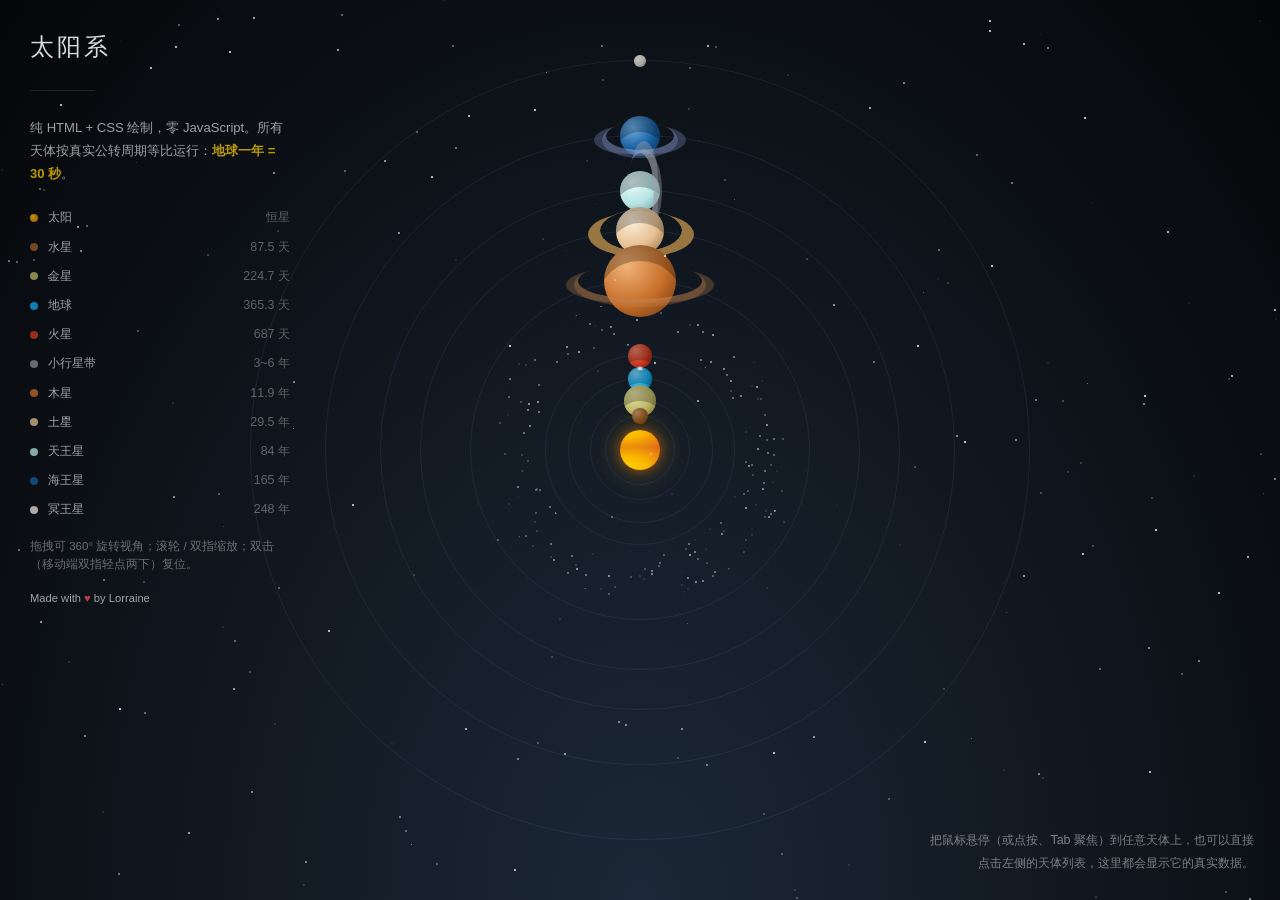
==== commit e735dc76: "feat: 补齐木星、天王星、海王星的行星环（此前仅土星有环）" ====
--- a/index.html
+++ b/index.html
@@ -178,6 +178,7 @@
         <dt>云顶温度</dt><dd>−108 °C</dd>
         <dt>轴倾角</dt><dd>3.13°</dd>
         <dt>卫星数</dt><dd>95+（已确认，持续增加）</dd>
+        <dt>环系</dt><dd>暗淡尘埃主环，宽约 6,500 km</dd>
         <dt>本页动画周期</dt><dd>355.72 s</dd>
       </dl>
       <p class="note">质量超过其余七颗行星总和的 2 倍；大红斑是一场持续至少 350 年的反气旋风暴，直径约 1.6 万 km。</p>
@@ -217,6 +218,7 @@
         <dt>云顶温度</dt><dd>−197 °C</dd>
         <dt>轴倾角</dt><dd>97.77°</dd>
         <dt>卫星数</dt><dd>28</dd>
+        <dt>环系</dt><dd>13 条窄环，ε 环最亮</dd>
         <dt>本页动画周期</dt><dd>2512.40 s</dd>
       </dl>
       <p class="note">自转轴几乎躺倒在轨道面上，是「侧躺着」自转的行星，两极各有 42 年的极昼与极夜。</p>
@@ -236,6 +238,7 @@
         <dt>云顶温度</dt><dd>−201 °C</dd>
         <dt>轴倾角</dt><dd>28.32°</dd>
         <dt>卫星数</dt><dd>16（海卫一最大）</dd>
+        <dt>环系</dt><dd>5 条暗环，亚当斯环含不完整环弧</dd>
         <dt>最大风速</dt><dd>约 2,100 km/h</dd>
         <dt>本页动画周期</dt><dd>4911.78 s</dd>
       </dl>
--- a/css/style.css
+++ b/css/style.css
@@ -206,6 +206,10 @@
   --scale: 1;
   /* 天体本体的尺寸补偿：轨道缩小了，但星球不能跟着缩到看不见 */
   --boost: 1;
+  /* 纹理超采样倍数：星球伪元素先按此倍数放大绘制、再等比缩小显示（视觉尺寸不变）。
+     移动端合成层按元素原始尺寸光栅化贴图，3~18px 的小星球被 --zoom（最大 3）
+     和选中放大（2.6 倍）拉伸后会发糊；预放大 4 倍可保证放大后依然锐利。 */
+  --tex: 4;
   /* --zoom 由 js/view.js 写入（滚轮 / 双指缩放），删掉脚本时取兜底值 1 */
   -webkit-transform: scale(calc(var(--scale) * var(--zoom, 1)));
           transform: scale(calc(var(--scale) * var(--zoom, 1)));
@@ -248,8 +252,9 @@
 }
 
 /* 小星球（水星 4px / 冥王星 3px）太难点中，补一圈跟随星球的隐形命中区。
-   地球与土星已用 ::after 画月球轨道 / 土星环，本身就充当命中区，故排除。 */
-.solar-syst .universe > div:not(.sun):not(.asteroids-belt):not(.earth):not(.saturn):after {
+   地球（月球轨道）与四颗巨行星（行星环）的 ::after 另有用途，
+   本身就充当命中区，故排除。 */
+.solar-syst .universe > div:not(.sun):not(.asteroids-belt):not(.earth):not(.saturn):not(.jupiter):not(.uranus):not(.neptune):after {
   content: "";
   position: absolute;
   left: 50%;
@@ -331,52 +336,54 @@
    billboard 动画同时抵消「轨道自转 + 视角旋转」，让星球始终正对镜头保持圆形，
    而轨道线仍正常变成椭圆。--dur 由各行星自己提供（与公转周期一致），
    --s 是本体缩放（含 hover / 选中时的放大），放进 transform 里而非独立 scale 属性，
-   这样移动端「动画 transform + 独立 scale 属性」的组合不会把伪元素压平。 */
+   这样移动端「动画 transform + 独立 scale 属性」的组合不会把伪元素压平。
+   --s 里除以 --tex：本体已按 --tex 放大绘制（见 .solar-syst 上的注释），这里缩回去。 */
 .solar-syst div:not(.sun):not(.asteroids-belt):before {
-  --s: var(--boost, 1);
+  --s: calc(var(--boost, 1) / var(--tex, 1));
   -webkit-animation: billboard var(--dur, 30s) linear infinite;
           animation: billboard var(--dur, 30s) linear infinite;
 }
 /* 悬停任意行星：本体放大并加一圈光晕 */
 .solar-syst div:not(.sun):not(.asteroids-belt):hover:before {
-  --s: calc(var(--boost, 1) * 2.2);
-  -webkit-box-shadow: inset 0 6px 0 -2px rgba(0, 0, 0, 0.25), 0 0 0 3px rgba(255, 255, 255, 0.18), 0 0 14px 3px rgba(255, 255, 255, 0.25);
-          box-shadow: inset 0 6px 0 -2px rgba(0, 0, 0, 0.25), 0 0 0 3px rgba(255, 255, 255, 0.18), 0 0 14px 3px rgba(255, 255, 255, 0.25);
+  --s: calc(var(--boost, 1) * 2.2 / var(--tex, 1));
+  -webkit-box-shadow: inset 0 calc(6px * var(--tex, 1)) 0 calc(-2px * var(--tex, 1)) rgba(0, 0, 0, 0.25), 0 0 0 calc(3px * var(--tex, 1)) rgba(255, 255, 255, 0.18), 0 0 calc(14px * var(--tex, 1)) calc(3px * var(--tex, 1)) rgba(255, 255, 255, 0.25);
+          box-shadow: inset 0 calc(6px * var(--tex, 1)) 0 calc(-2px * var(--tex, 1)) rgba(0, 0, 0, 0.25), 0 0 0 calc(3px * var(--tex, 1)) rgba(255, 255, 255, 0.18), 0 0 calc(14px * var(--tex, 1)) calc(3px * var(--tex, 1)) rgba(255, 255, 255, 0.25);
 }
 /* 从左侧列表选中（:focus）时的高亮，比 hover 更强一档，方便确认选中的是哪一颗 */
 .solar-syst div:not(.sun):not(.asteroids-belt):focus {
   border-color: rgba(255, 255, 255, 0.55);
 }
 .solar-syst div:not(.sun):not(.asteroids-belt):focus:before {
-  --s: calc(var(--boost, 1) * 2.6);
-  -webkit-box-shadow: inset 0 6px 0 -2px rgba(0, 0, 0, 0.25), 0 0 0 3px rgba(255, 255, 255, 0.3), 0 0 20px 5px rgba(255, 255, 255, 0.4);
-          box-shadow: inset 0 6px 0 -2px rgba(0, 0, 0, 0.25), 0 0 0 3px rgba(255, 255, 255, 0.3), 0 0 20px 5px rgba(255, 255, 255, 0.4);
+  --s: calc(var(--boost, 1) * 2.6 / var(--tex, 1));
+  -webkit-box-shadow: inset 0 calc(6px * var(--tex, 1)) 0 calc(-2px * var(--tex, 1)) rgba(0, 0, 0, 0.25), 0 0 0 calc(3px * var(--tex, 1)) rgba(255, 255, 255, 0.3), 0 0 calc(20px * var(--tex, 1)) calc(5px * var(--tex, 1)) rgba(255, 255, 255, 0.4);
+          box-shadow: inset 0 calc(6px * var(--tex, 1)) 0 calc(-2px * var(--tex, 1)) rgba(0, 0, 0, 0.25), 0 0 0 calc(3px * var(--tex, 1)) rgba(255, 255, 255, 0.3), 0 0 calc(20px * var(--tex, 1)) calc(5px * var(--tex, 1)) rgba(255, 255, 255, 0.4);
 }
 /* 太阳的 box-shadow 被 sunGlow 动画占用，改用 filter 做选中反馈 */
 .sun:focus {
   filter: brightness(1.25);
 }
 .solar-syst div:not(.asteroids-belt):before {
-  -webkit-box-shadow: inset 0 6px 0 -2px rgba(0, 0, 0, 0.25);
-          box-shadow: inset 0 6px 0 -2px rgba(0, 0, 0, 0.25);
+  -webkit-box-shadow: inset 0 calc(6px * var(--tex, 1)) 0 calc(-2px * var(--tex, 1)) rgba(0, 0, 0, 0.25);
+          box-shadow: inset 0 calc(6px * var(--tex, 1)) 0 calc(-2px * var(--tex, 1)) rgba(0, 0, 0, 0.25);
 }
 
 .sun {
   background: radial-gradient(ellipse at center, #ffd000 1%, #f9b700 39%, #f9b700 39%, #e06317 100%);
-  height: 40px;
-  width: 40px;
-  margin-top: -20px;
-  margin-left: -20px;
+  /* 宽高与阴影均按 --tex 超采样绘制，再由下方 transform 缩回，视觉尺寸不变（防缩放发糊） */
+  height: calc(40px * var(--tex, 1));
+  width: calc(40px * var(--tex, 1));
+  margin-top: calc(-20px * var(--tex, 1));
+  margin-left: calc(-20px * var(--tex, 1));
   background-clip: padding-box;
   border: 0 !important;
-  background-position: -28px -103px;
+  background-position: calc(-28px * var(--tex, 1)) calc(-103px * var(--tex, 1));
   background-size: 175%;
   z-index: 1000;
   /* 太阳不在轨道上自转，静态反向抵消视角旋转即可保持正圆 */
-  -webkit-transform: rotateY(calc(-1 * var(--yaw, 0deg))) rotateX(calc(-1 * var(--pitch, 0deg))) scale(var(--boost, 1));
-          transform: rotateY(calc(-1 * var(--yaw, 0deg))) rotateX(calc(-1 * var(--pitch, 0deg))) scale(var(--boost, 1));
-  -webkit-box-shadow: 0 0 10px 2px rgba(255, 107, 0, 0.4), 0 0 22px 11px rgba(255, 203, 0, 0.13);
-          box-shadow: 0 0 10px 2px rgba(255, 107, 0, 0.4), 0 0 22px 11px rgba(255, 203, 0, 0.13);
+  -webkit-transform: rotateY(calc(-1 * var(--yaw, 0deg))) rotateX(calc(-1 * var(--pitch, 0deg))) scale(calc(var(--boost, 1) / var(--tex, 1)));
+          transform: rotateY(calc(-1 * var(--yaw, 0deg))) rotateX(calc(-1 * var(--pitch, 0deg))) scale(calc(var(--boost, 1) / var(--tex, 1)));
+  -webkit-box-shadow: 0 0 calc(10px * var(--tex, 1)) calc(2px * var(--tex, 1)) rgba(255, 107, 0, 0.4), 0 0 calc(22px * var(--tex, 1)) calc(11px * var(--tex, 1)) rgba(255, 203, 0, 0.13);
+          box-shadow: 0 0 calc(10px * var(--tex, 1)) calc(2px * var(--tex, 1)) rgba(255, 107, 0, 0.4), 0 0 calc(22px * var(--tex, 1)) calc(11px * var(--tex, 1)) rgba(255, 203, 0, 0.13);
   -webkit-animation: sunGlow 6s ease-in-out infinite;
           animation: sunGlow 6s ease-in-out infinite;
 }
@@ -393,11 +400,11 @@
           animation: orb var(--dur) linear infinite;
 }
 .mercury:before {
-  height: 4px;
-  width: 4px;
+  height: calc(4px * var(--tex, 1));
+  width: calc(4px * var(--tex, 1));
   background: radial-gradient(circle at 32% 28%, #d6a273, #9f5e26 55%, #4f2d10);
-  margin-top: -2px;
-  margin-left: -2px;
+  margin-top: calc(-2px * var(--tex, 1));
+  margin-left: calc(-2px * var(--tex, 1));
 }
 
 .venus {
@@ -412,11 +419,11 @@
           animation: orb var(--dur) linear infinite;
 }
 .venus:before {
-  height: 8px;
-  width: 8px;
+  height: calc(8px * var(--tex, 1));
+  width: calc(8px * var(--tex, 1));
   background: radial-gradient(circle at 32% 28%, #ece7ad, #beb768 55%, #6f6730);
-  margin-top: -4px;
-  margin-left: -4px;
+  margin-top: calc(-4px * var(--tex, 1));
+  margin-left: calc(-4px * var(--tex, 1));
 }
 
 .earth {
@@ -431,11 +438,11 @@
           animation: orb var(--dur) linear infinite;
 }
 .earth:before {
-  height: 6px;
-  width: 6px;
+  height: calc(6px * var(--tex, 1));
+  width: calc(6px * var(--tex, 1));
   background: radial-gradient(circle at 32% 28%, #7fd9ff, #11abe9 55%, #0a5f86);
-  margin-top: -3px;
-  margin-left: -3px;
+  margin-top: calc(-3px * var(--tex, 1));
+  margin-left: calc(-3px * var(--tex, 1));
 }
 .earth:after {
   position: absolute;
@@ -466,11 +473,11 @@
           animation: orb var(--dur) linear infinite;
 }
 .mars:before {
-  height: 6px;
-  width: 6px;
+  height: calc(6px * var(--tex, 1));
+  width: calc(6px * var(--tex, 1));
   background: radial-gradient(circle at 32% 28%, #f2856f, #cf3921 55%, #68180c);
-  margin-top: -3px;
-  margin-left: -3px;
+  margin-top: calc(-3px * var(--tex, 1));
+  margin-left: calc(-3px * var(--tex, 1));
 }
 
 .jupiter {
@@ -485,11 +492,31 @@
           animation: orb var(--dur) linear infinite;
 }
 .jupiter:before {
-  height: 18px;
-  width: 18px;
+  height: calc(18px * var(--tex, 1));
+  width: calc(18px * var(--tex, 1));
   background: radial-gradient(circle at 32% 28%, #f0b478, #c76e2a 55%, #67350f);
-  margin-top: -9px;
-  margin-left: -9px;
+  margin-top: calc(-9px * var(--tex, 1));
+  margin-left: calc(-9px * var(--tex, 1));
+}
+/* 木星环：真实存在的暗淡尘埃主环（1979 年旅行者 1 号发现），宽约 1.7 个行星半径。
+   结构与土星环一致：跟随 --boost / --tex 超采样，orbRing 反向抵消公转自转。 */
+.jupiter:after {
+  position: absolute;
+  content: "";
+  height: calc(9px * var(--boost, 1) * var(--tex, 1));
+  width: calc(31px * var(--boost, 1) * var(--tex, 1));
+  left: 50%;
+  top: 0px;
+  margin-left: calc(-15.5px * var(--boost, 1) * var(--tex, 1));
+  margin-top: calc(-4.5px * var(--boost, 1) * var(--tex, 1));
+  border-radius: 50%;
+  --rs: calc(1 / var(--tex, 1));
+  -webkit-box-shadow: 0 calc(1px * var(--boost, 1) * var(--tex, 1)) 0 calc(1px * var(--boost, 1) * var(--tex, 1)) rgba(196, 128, 78, 0.3), calc(3px * var(--boost, 1) * var(--tex, 1)) calc(1px * var(--boost, 1) * var(--tex, 1)) 0 rgba(196, 128, 78, 0.3), calc(-3px * var(--boost, 1) * var(--tex, 1)) calc(1px * var(--boost, 1) * var(--tex, 1)) 0 rgba(196, 128, 78, 0.3);
+          box-shadow: 0 calc(1px * var(--boost, 1) * var(--tex, 1)) 0 calc(1px * var(--boost, 1) * var(--tex, 1)) rgba(196, 128, 78, 0.3), calc(3px * var(--boost, 1) * var(--tex, 1)) calc(1px * var(--boost, 1) * var(--tex, 1)) 0 rgba(196, 128, 78, 0.3), calc(-3px * var(--boost, 1) * var(--tex, 1)) calc(1px * var(--boost, 1) * var(--tex, 1)) 0 rgba(196, 128, 78, 0.3);
+  -webkit-animation: orbRing var(--dur) linear infinite reverse;
+          animation: orbRing var(--dur) linear infinite reverse;
+  -webkit-transform-origin: 50% 50%;
+          transform-origin: 50% 50%;
 }
 
 .saturn {
@@ -504,32 +531,32 @@
           animation: orb var(--dur) linear infinite;
 }
 .saturn:before {
-  height: 12px;
-  width: 12px;
+  height: calc(12px * var(--tex, 1));
+  width: calc(12px * var(--tex, 1));
   background: radial-gradient(circle at 32% 28%, #fdf0dc, #e7c194 55%, #8f6a3c);
-  margin-top: -6px;
-  margin-left: -6px;
+  margin-top: calc(-6px * var(--tex, 1));
+  margin-left: calc(-6px * var(--tex, 1));
 }
 .saturn:after {
   position: absolute;
   content: "";
-  /* 用 calc 跟随 --boost，否则小屏下星球被放大、环却没放大，环会被星球盖住 */
-  height: calc(2.34% * var(--boost, 1));
-  width: calc(4.676% * var(--boost, 1));
+  /* 用 calc 跟随 --boost，否则小屏下星球被放大、环却没放大，环会被星球盖住。
+     同时按 --tex 超采样绘制，由 orbRing 里的 scale(var(--rs)) 缩回，
+     与星球本体一致，避免移动端缩放后环先于星球发糊。 */
+  height: calc(2.34% * var(--boost, 1) * var(--tex, 1));
+  width: calc(4.676% * var(--boost, 1) * var(--tex, 1));
   left: 50%;
   top: 0px;
-  -webkit-transform: rotateZ(-52deg);
-          transform: rotateZ(-52deg);
-  margin-left: calc(-2.3% * var(--boost, 1));
-  margin-top: calc(-1.2% * var(--boost, 1));
+  margin-left: calc(-2.3% * var(--boost, 1) * var(--tex, 1));
+  margin-top: calc(-1.2% * var(--boost, 1) * var(--tex, 1));
   border-radius: 50% 50% 50% 50%;
-  -webkit-box-shadow: 0 1px 0 1px #987641, 3px 1px 0 #987641, -3px 1px 0 #987641;
-          box-shadow: 0 1px 0 1px #987641, 3px 1px 0 #987641, -3px 1px 0 #987641;
-  -webkit-animation: orb var(--dur) linear infinite;
-          animation: orb var(--dur) linear infinite;
-  animation-direction: reverse;
-  -webkit-transform-origin: 52% 60%;
-          transform-origin: 52% 60%;
+  --rs: calc(1 / var(--tex, 1));
+  -webkit-box-shadow: 0 calc(1px * var(--boost, 1) * var(--tex, 1)) 0 calc(1px * var(--boost, 1) * var(--tex, 1)) #987641, calc(3px * var(--boost, 1) * var(--tex, 1)) calc(1px * var(--boost, 1) * var(--tex, 1)) 0 #987641, calc(-3px * var(--boost, 1) * var(--tex, 1)) calc(1px * var(--boost, 1) * var(--tex, 1)) 0 #987641;
+          box-shadow: 0 calc(1px * var(--boost, 1) * var(--tex, 1)) 0 calc(1px * var(--boost, 1) * var(--tex, 1)) #987641, calc(3px * var(--boost, 1) * var(--tex, 1)) calc(1px * var(--boost, 1) * var(--tex, 1)) 0 #987641, calc(-3px * var(--boost, 1) * var(--tex, 1)) calc(1px * var(--boost, 1) * var(--tex, 1)) 0 #987641;
+  -webkit-animation: orbRing var(--dur) linear infinite reverse;
+          animation: orbRing var(--dur) linear infinite reverse;
+  -webkit-transform-origin: 50% 50%;
+          transform-origin: 50% 50%;
 }
 
 .uranus {
@@ -544,11 +571,31 @@
           animation: orb var(--dur) linear infinite;
 }
 .uranus:before {
-  height: 10px;
-  width: 10px;
+  height: calc(10px * var(--tex, 1));
+  width: calc(10px * var(--tex, 1));
   background: radial-gradient(circle at 32% 28%, #eafcfc, #b5e3e3 55%, #649494);
-  margin-top: -5px;
-  margin-left: -5px;
+  margin-top: calc(-5px * var(--tex, 1));
+  margin-left: calc(-5px * var(--tex, 1));
+}
+/* 天王星环：1977 年掩星观测发现，共 13 条窄环。因自转轴几乎躺倒（轴倾角 98°），
+   环近乎垂直于轨道面 —— 这里画成竖直的窄椭圆以示区别。 */
+.uranus:after {
+  position: absolute;
+  content: "";
+  height: calc(19px * var(--boost, 1) * var(--tex, 1));
+  width: calc(7px * var(--boost, 1) * var(--tex, 1));
+  left: 50%;
+  top: 0px;
+  margin-left: calc(-3.5px * var(--boost, 1) * var(--tex, 1));
+  margin-top: calc(-9.5px * var(--boost, 1) * var(--tex, 1));
+  border-radius: 50%;
+  --rs: calc(1 / var(--tex, 1));
+  -webkit-box-shadow: calc(1px * var(--boost, 1) * var(--tex, 1)) 0 0 calc(1px * var(--boost, 1) * var(--tex, 1)) rgba(158, 164, 172, 0.4), calc(1px * var(--boost, 1) * var(--tex, 1)) calc(3px * var(--boost, 1) * var(--tex, 1)) 0 rgba(158, 164, 172, 0.4), calc(1px * var(--boost, 1) * var(--tex, 1)) calc(-3px * var(--boost, 1) * var(--tex, 1)) 0 rgba(158, 164, 172, 0.4);
+          box-shadow: calc(1px * var(--boost, 1) * var(--tex, 1)) 0 0 calc(1px * var(--boost, 1) * var(--tex, 1)) rgba(158, 164, 172, 0.4), calc(1px * var(--boost, 1) * var(--tex, 1)) calc(3px * var(--boost, 1) * var(--tex, 1)) 0 rgba(158, 164, 172, 0.4), calc(1px * var(--boost, 1) * var(--tex, 1)) calc(-3px * var(--boost, 1) * var(--tex, 1)) 0 rgba(158, 164, 172, 0.4);
+  -webkit-animation: orbRing var(--dur) linear infinite reverse;
+          animation: orbRing var(--dur) linear infinite reverse;
+  -webkit-transform-origin: 50% 50%;
+          transform-origin: 50% 50%;
 }
 
 .neptune {
@@ -563,11 +610,30 @@
           animation: orb var(--dur) linear infinite;
 }
 .neptune:before {
-  height: 10px;
-  width: 10px;
+  height: calc(10px * var(--tex, 1));
+  width: calc(10px * var(--tex, 1));
   background: radial-gradient(circle at 32% 28%, #6fb0e6, #175e9e 55%, #08294f);
-  margin-top: -5px;
-  margin-left: -5px;
+  margin-top: calc(-5px * var(--tex, 1));
+  margin-left: calc(-5px * var(--tex, 1));
+}
+/* 海王星环：1989 年旅行者 2 号发现，共 5 条暗环，亚当斯环存在不完整的环弧 */
+.neptune:after {
+  position: absolute;
+  content: "";
+  height: calc(7px * var(--boost, 1) * var(--tex, 1));
+  width: calc(17px * var(--boost, 1) * var(--tex, 1));
+  left: 50%;
+  top: 0px;
+  margin-left: calc(-8.5px * var(--boost, 1) * var(--tex, 1));
+  margin-top: calc(-3.5px * var(--boost, 1) * var(--tex, 1));
+  border-radius: 50%;
+  --rs: calc(1 / var(--tex, 1));
+  -webkit-box-shadow: 0 calc(1px * var(--boost, 1) * var(--tex, 1)) 0 calc(1px * var(--boost, 1) * var(--tex, 1)) rgba(134, 154, 204, 0.3), calc(3px * var(--boost, 1) * var(--tex, 1)) calc(1px * var(--boost, 1) * var(--tex, 1)) 0 rgba(134, 154, 204, 0.3), calc(-3px * var(--boost, 1) * var(--tex, 1)) calc(1px * var(--boost, 1) * var(--tex, 1)) 0 rgba(134, 154, 204, 0.3);
+          box-shadow: 0 calc(1px * var(--boost, 1) * var(--tex, 1)) 0 calc(1px * var(--boost, 1) * var(--tex, 1)) rgba(134, 154, 204, 0.3), calc(3px * var(--boost, 1) * var(--tex, 1)) calc(1px * var(--boost, 1) * var(--tex, 1)) 0 rgba(134, 154, 204, 0.3), calc(-3px * var(--boost, 1) * var(--tex, 1)) calc(1px * var(--boost, 1) * var(--tex, 1)) 0 rgba(134, 154, 204, 0.3);
+  -webkit-animation: orbRing var(--dur) linear infinite reverse;
+          animation: orbRing var(--dur) linear infinite reverse;
+  -webkit-transform-origin: 50% 50%;
+          transform-origin: 50% 50%;
 }
 
 .asteroids-belt {
@@ -607,11 +673,11 @@
           animation: orb var(--dur) linear infinite;
 }
 .pluto:before {
-  height: 3px;
-  width: 3px;
+  height: calc(3px * var(--tex, 1));
+  width: calc(3px * var(--tex, 1));
   background: radial-gradient(circle at 32% 28%, #ffffff, #e6e0d8 55%, #8a837a);
-  margin-top: -1.5px;
-  margin-left: -1.5px;
+  margin-top: calc(-1.5px * var(--tex, 1));
+  margin-left: calc(-1.5px * var(--tex, 1));
 }
 
 .hide {
@@ -642,6 +708,29 @@
   to {
     -webkit-transform: rotate(-360deg);
             transform: rotate(-360deg);
+  }
+}
+
+/* 行星环专用：与 orb 相同的反向公转抵消，但叠加 scale(var(--rs)) ——
+   环按 --tex 超采样绘制后由它缩回原始视觉尺寸（原理同星球的 billboard/--s） */
+@-webkit-keyframes orbRing {
+  from {
+    -webkit-transform: rotate(0deg) scale(var(--rs, 1));
+            transform: rotate(0deg) scale(var(--rs, 1));
+  }
+  to {
+    -webkit-transform: rotate(-360deg) scale(var(--rs, 1));
+            transform: rotate(-360deg) scale(var(--rs, 1));
+  }
+}
+@keyframes orbRing {
+  from {
+    -webkit-transform: rotate(0deg) scale(var(--rs, 1));
+            transform: rotate(0deg) scale(var(--rs, 1));
+  }
+  to {
+    -webkit-transform: rotate(-360deg) scale(var(--rs, 1));
+            transform: rotate(-360deg) scale(var(--rs, 1));
   }
 }
 
@@ -672,22 +761,22 @@
 /* 太阳日冕呼吸 */
 @-webkit-keyframes sunGlow {
   0%, 100% {
-    -webkit-box-shadow: 0 0 10px 2px rgba(255, 107, 0, 0.4), 0 0 22px 11px rgba(255, 203, 0, 0.13);
-            box-shadow: 0 0 10px 2px rgba(255, 107, 0, 0.4), 0 0 22px 11px rgba(255, 203, 0, 0.13);
+    -webkit-box-shadow: 0 0 calc(10px * var(--tex, 1)) calc(2px * var(--tex, 1)) rgba(255, 107, 0, 0.4), 0 0 calc(22px * var(--tex, 1)) calc(11px * var(--tex, 1)) rgba(255, 203, 0, 0.13);
+            box-shadow: 0 0 calc(10px * var(--tex, 1)) calc(2px * var(--tex, 1)) rgba(255, 107, 0, 0.4), 0 0 calc(22px * var(--tex, 1)) calc(11px * var(--tex, 1)) rgba(255, 203, 0, 0.13);
   }
   50% {
-    -webkit-box-shadow: 0 0 16px 4px rgba(255, 107, 0, 0.55), 0 0 34px 18px rgba(255, 203, 0, 0.22);
-            box-shadow: 0 0 16px 4px rgba(255, 107, 0, 0.55), 0 0 34px 18px rgba(255, 203, 0, 0.22);
+    -webkit-box-shadow: 0 0 calc(16px * var(--tex, 1)) calc(4px * var(--tex, 1)) rgba(255, 107, 0, 0.55), 0 0 calc(34px * var(--tex, 1)) calc(18px * var(--tex, 1)) rgba(255, 203, 0, 0.22);
+            box-shadow: 0 0 calc(16px * var(--tex, 1)) calc(4px * var(--tex, 1)) rgba(255, 107, 0, 0.55), 0 0 calc(34px * var(--tex, 1)) calc(18px * var(--tex, 1)) rgba(255, 203, 0, 0.22);
   }
 }
 @keyframes sunGlow {
   0%, 100% {
-    -webkit-box-shadow: 0 0 10px 2px rgba(255, 107, 0, 0.4), 0 0 22px 11px rgba(255, 203, 0, 0.13);
-            box-shadow: 0 0 10px 2px rgba(255, 107, 0, 0.4), 0 0 22px 11px rgba(255, 203, 0, 0.13);
+    -webkit-box-shadow: 0 0 calc(10px * var(--tex, 1)) calc(2px * var(--tex, 1)) rgba(255, 107, 0, 0.4), 0 0 calc(22px * var(--tex, 1)) calc(11px * var(--tex, 1)) rgba(255, 203, 0, 0.13);
+            box-shadow: 0 0 calc(10px * var(--tex, 1)) calc(2px * var(--tex, 1)) rgba(255, 107, 0, 0.4), 0 0 calc(22px * var(--tex, 1)) calc(11px * var(--tex, 1)) rgba(255, 203, 0, 0.13);
   }
   50% {
-    -webkit-box-shadow: 0 0 16px 4px rgba(255, 107, 0, 0.55), 0 0 34px 18px rgba(255, 203, 0, 0.22);
-            box-shadow: 0 0 16px 4px rgba(255, 107, 0, 0.55), 0 0 34px 18px rgba(255, 203, 0, 0.22);
+    -webkit-box-shadow: 0 0 calc(16px * var(--tex, 1)) calc(4px * var(--tex, 1)) rgba(255, 107, 0, 0.55), 0 0 calc(34px * var(--tex, 1)) calc(18px * var(--tex, 1)) rgba(255, 203, 0, 0.22);
+            box-shadow: 0 0 calc(16px * var(--tex, 1)) calc(4px * var(--tex, 1)) rgba(255, 107, 0, 0.55), 0 0 calc(34px * var(--tex, 1)) calc(18px * var(--tex, 1)) rgba(255, 203, 0, 0.22);
   }
 }
 
@@ -878,6 +967,20 @@
 
 /* ── 无障碍：尊重「减弱动态效果」系统偏好 ───────────────── */
 @media (prefers-reduced-motion: reduce) {
+  /* 动画被关掉后，billboard 里的 scale(var(--s)) 不再生效，而星球本体已按 --tex
+     放大绘制，必须补一条静态 transform 缩回去，否则星球会显示成 4 倍大 */
+  .solar-syst div:not(.sun):not(.asteroids-belt):before {
+    -webkit-transform: rotateY(calc(-1 * var(--yaw, 0deg))) rotateX(calc(-1 * var(--pitch, 0deg))) scale(var(--s, 1));
+            transform: rotateY(calc(-1 * var(--yaw, 0deg))) rotateX(calc(-1 * var(--pitch, 0deg))) scale(var(--s, 1));
+  }
+  /* 行星环同理：orbRing 里的 scale(var(--rs)) 不再生效，补静态缩放兜底 */
+  .solar-syst .saturn:after,
+  .solar-syst .jupiter:after,
+  .solar-syst .uranus:after,
+  .solar-syst .neptune:after {
+    -webkit-transform: scale(var(--rs, 1));
+            transform: scale(var(--rs, 1));
+  }
   .solar-syst,
   .solar-syst div,
   .solar-syst div:before,
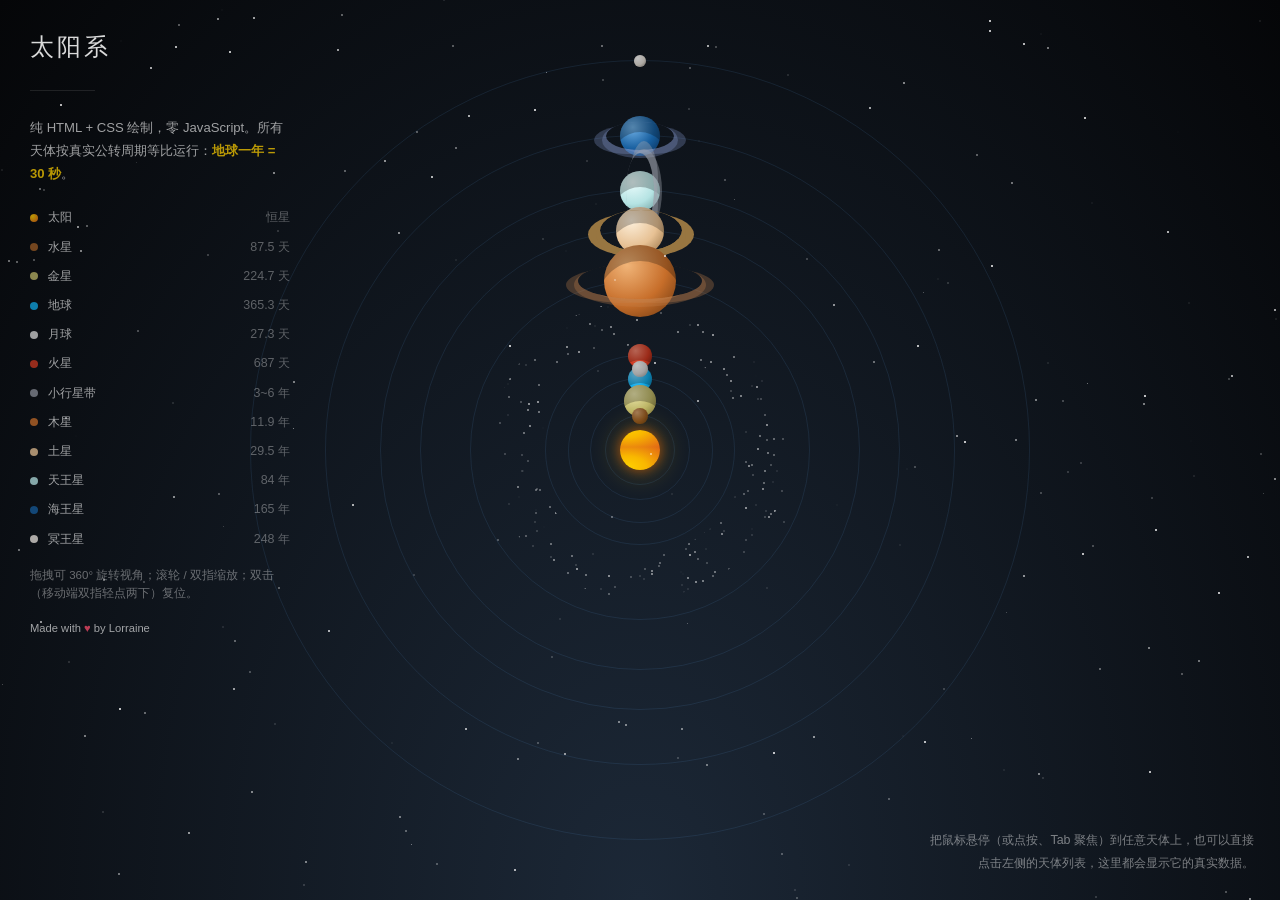
==== commit 2e6f409c: "fix: 倾斜视角后月球被残余旋转带成椭圆" ====
--- a/index.html
+++ b/index.html
@@ -24,6 +24,7 @@
       <li><button type="button" data-target="mercury"><i class="dot dot-mercury"></i><span class="name">水星</span><span class="period">87.5 天</span></button></li>
       <li><button type="button" data-target="venus"><i class="dot dot-venus"></i><span class="name">金星</span><span class="period">224.7 天</span></button></li>
       <li><button type="button" data-target="earth"><i class="dot dot-earth"></i><span class="name">地球</span><span class="period">365.3 天</span></button></li>
+      <li><button type="button" data-target="moon"><i class="dot dot-moon"></i><span class="name">月球</span><span class="period">27.3 天</span></button></li>
       <li><button type="button" data-target="mars"><i class="dot dot-mars"></i><span class="name">火星</span><span class="period">687 天</span></button></li>
       <li><button type="button" data-target="belt"><i class="dot dot-belt"></i><span class="name">小行星带</span><span class="period">3~6 年</span></button></li>
       <li><button type="button" data-target="jupiter"><i class="dot dot-jupiter"></i><span class="name">木星</span><span class="period">11.9 年</span></button></li>
@@ -43,7 +44,10 @@
       <div class='sun' id='sun' data-name='sun' tabindex='0' aria-label='太阳'></div>
       <div class='mercury' id='mercury' data-name='mercury' tabindex='0' aria-label='水星'></div>
       <div class='venus' id='venus' data-name='venus' tabindex='0' aria-label='金星'></div>
-      <div class='earth' id='earth' data-name='earth' tabindex='0' aria-label='地球'></div>
+      <div class='earth' id='earth' data-name='earth' tabindex='0' aria-label='地球'>
+        <!-- 月球：独立元素，可悬停 / 点按查看数据卡 -->
+        <div class='moon' id='moon' data-name='moon' tabindex='0' aria-label='月球'></div>
+      </div>
       <div class='mars' id='mars' data-name='mars' tabindex='0' aria-label='火星'></div>
       <div class='jupiter' id='jupiter' data-name='jupiter' tabindex='0' aria-label='木星'></div>
       <div class='saturn' id='saturn' data-name='saturn' tabindex='0' aria-label='土星'></div>
@@ -128,6 +132,25 @@
         <dt>本页动画周期</dt><dd>30 s</dd>
       </dl>
       <p class="note">月球：直径 3,475 km，距地 384,400 km，绕地 27.32 天（本页 2.24 s），表面重力 1.62 m/s²。</p>
+    </section>
+
+    <section class="card card-moon">
+      <header><i class="dot dot-moon"></i><h2>月球<small>Moon</small></h2><span class="tag">地球卫星</span></header>
+      <dl>
+        <dt>赤道直径</dt><dd>3,474 km（0.27 地球）</dd>
+        <dt>质量</dt><dd>7.342 × 10²² kg（0.0123 地球）</dd>
+        <dt>平均密度</dt><dd>3.34 g/cm³</dd>
+        <dt>表面重力</dt><dd>1.62 m/s²（0.166 g）</dd>
+        <dt>公转周期（绕地）</dt><dd>27.32 天（恒星月）</dd>
+        <dt>自转周期</dt><dd>27.32 天（潮汐锁定）</dd>
+        <dt>轨道速度</dt><dd>1.02 km/s</dd>
+        <dt>地月距离</dt><dd>384,400 km（近点 36.33 万 / 远点 40.55 万 km）</dd>
+        <dt>轨道偏心率</dt><dd>0.0549</dd>
+        <dt>表面温度</dt><dd>−173 ~ 127 °C</dd>
+        <dt>形成年龄</dt><dd>约 45 亿年（大碰撞假说）</dd>
+        <dt>本页动画周期</dt><dd>2.24 s</dd>
+      </dl>
+      <p class="note">潮汐锁定使月球永远以同一面朝向地球；它正以每年约 3.8 cm 的速度缓缓远离地球。</p>
     </section>
 
     <section class="card card-mars">
--- a/css/style.css
+++ b/css/style.css
@@ -173,6 +173,7 @@
 .dot-mercury { background: #9f5e26; }
 .dot-venus   { background: #beb768; }
 .dot-earth   { background: #11abe9; }
+.dot-moon    { background: #d9d9d9; }
 .dot-mars    { background: #cf3921; }
 .dot-jupiter { background: #c76e2a; }
 .dot-saturn  { background: #e7c194; }
@@ -447,6 +448,7 @@
 .earth:after {
   position: absolute;
   content: "";
+  /* 仅作地球的命中区；月球本体改为独立的 .moon 元素（见下方） */
   height: 18px;
   width: 18px;
   left: 50%;
@@ -454,11 +456,55 @@
   margin-left: -9px;
   margin-top: -9px;
   border-radius: 100px;
-  /* 月球直径 = 4px × --boost，缩放补偿与行星保持一致（--boost=1 时与原值相同） */
-  -webkit-box-shadow: 0 calc(-10px * var(--boost, 1)) 0 calc(var(--boost, 1) * 2px - 9px) #d9d9d9, 0 calc(-10px * var(--boost, 1)) 0 calc(var(--boost, 1) * 3px - 9px) rgba(255, 255, 255, 0.25);
-          box-shadow: 0 calc(-10px * var(--boost, 1)) 0 calc(var(--boost, 1) * 2px - 9px) #d9d9d9, 0 calc(-10px * var(--boost, 1)) 0 calc(var(--boost, 1) * 3px - 9px) rgba(255, 255, 255, 0.25);
-  -webkit-animation: orb calc(var(--earth-year) * 0.0748012) linear infinite;
-          animation: orb calc(var(--earth-year) * 0.0748012) linear infinite;
+  background: transparent;
+}
+/* 月球：地球的子元素，与行星同构（轨道盘 orb + 本体 billboard + --tex 超采样）。
+   旧实现用 box-shadow 画月球，但外阴影不会绘制在元素边框盒以内 —— 桌面端
+   （--boost=1）月球下缘恰好落进 .earth:after 的边框盒被裁掉，显示成半圆；
+   手机端 --boost 较大把月球推得更远才逃过裁剪。改为独立元素后不再有此问题。 */
+.solar-syst div.moon {
+  pointer-events: none;          /* 轨道盘不接收事件，避免挡住地球的点击 */
+  border: 0;
+  top: 0;                        /* 覆盖 .solar-syst div 的 top:50%，定位到地球本体处 */
+  height: calc(20px * var(--boost, 1));
+  width: calc(20px * var(--boost, 1));
+  margin-top: calc(-10px * var(--boost, 1));
+  margin-left: calc(-10px * var(--boost, 1));
+  /* --dur 供 :before 的 billboard 使用。月球嵌在地球轨道盘内，帧旋转 =
+     地球盘自转 + 本轨道盘自转，billboard 周期必须等于两者的合成视周期，
+     否则倾斜视角后残余旋转会把月球圆面带出屏幕平面，显示成椭圆。
+     轨道盘自转相应放慢（0.0808488 = 0.0748012 / (1 - 0.0748012)），
+     使合成后的公转视周期恰好仍为 0.0748012 × --earth-year（2.24 s），
+     与 billboard 逐帧精确对消：-1 - 12.3687 + 13.3687 = 0。 */
+  --dur: calc(var(--earth-year) * 0.0748012);
+  -webkit-transform-style: preserve-3d;
+          transform-style: preserve-3d;
+  -webkit-animation: orb calc(var(--earth-year) * 0.0808488) linear infinite;
+          animation: orb calc(var(--earth-year) * 0.0808488) linear infinite;
+}
+.moon:before {
+  height: calc(4px * var(--tex, 1));
+  width: calc(4px * var(--tex, 1));
+  background: radial-gradient(circle at 32% 28%, #ffffff, #d9d9d9 55%, #8f8f8f);
+  margin-top: calc(-2px * var(--tex, 1));
+  margin-left: calc(-2px * var(--tex, 1));
+}
+/* 月球很小，补一圈跟随月球转动的隐形命中区（半径小于地月距离，不遮地球本体） */
+.moon:after {
+  content: "";
+  position: absolute;
+  left: 50%;
+  top: 0;
+  width: calc(12px * var(--boost, 1));
+  height: calc(12px * var(--boost, 1));
+  margin-top: calc(-6px * var(--boost, 1));
+  margin-left: calc(-6px * var(--boost, 1));
+  border-radius: 50%;
+  background: transparent;
+}
+.moon:before,
+.moon:after {
+  pointer-events: auto;
 }
 
 .mars {
@@ -911,6 +957,7 @@
 body:has(.mercury:is(:hover, :focus))        .card-mercury,
 body:has(.venus:is(:hover, :focus))          .card-venus,
 body:has(.earth:is(:hover, :focus))          .card-earth,
+body:has(.moon:is(:hover, :focus))           .card-moon,
 body:has(.mars:is(:hover, :focus))           .card-mars,
 body:has(.asteroids-belt:is(:hover, :focus)) .card-belt,
 body:has(.jupiter:is(:hover, :focus))        .card-jupiter,
@@ -928,6 +975,11 @@
 }
 /* 正在拖拽视角时不要弹数据卡（.card 的 :has 规则特异性更高，故用 !important） */
 body.is-dragging .card {
+  display: none !important;
+}
+/* 月球是 .earth 的子元素：悬停 / 选中月球会同时触发祖先 .earth 的 :hover，
+   这里抑制地球卡，保证只显示月球卡 */
+body:has(.moon:is(:hover, :focus)) .card-earth {
   display: none !important;
 }
 
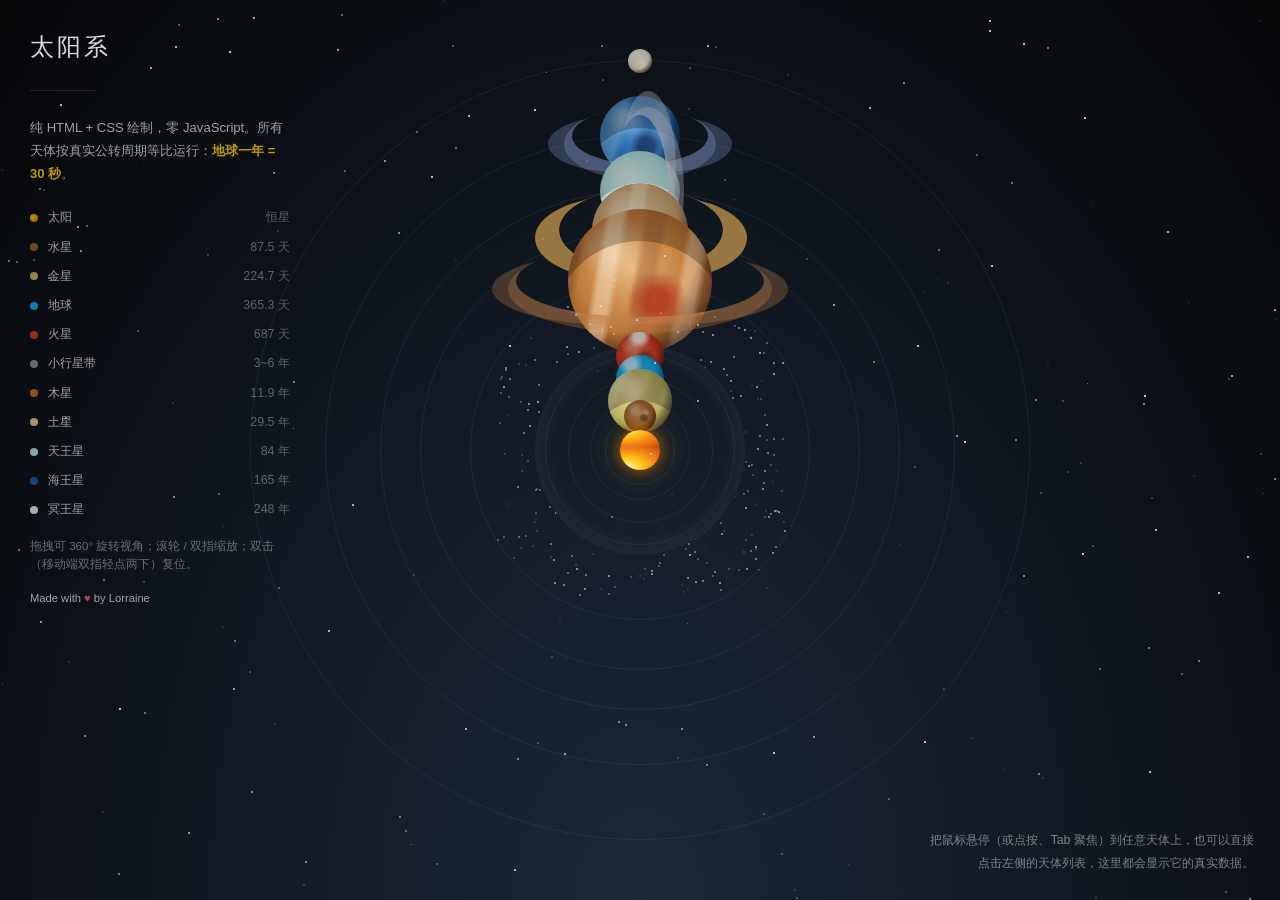
==== commit a3c7ec95: "fix: 小行星带外圈圆点在移动端溢出到木星轨道附近；小行星带按真实定义改为火星-木星轨道间的区域，选中高亮整片环带" ====
--- a/index.html
+++ b/index.html
@@ -24,7 +24,6 @@
       <li><button type="button" data-target="mercury"><i class="dot dot-mercury"></i><span class="name">水星</span><span class="period">87.5 天</span></button></li>
       <li><button type="button" data-target="venus"><i class="dot dot-venus"></i><span class="name">金星</span><span class="period">224.7 天</span></button></li>
       <li><button type="button" data-target="earth"><i class="dot dot-earth"></i><span class="name">地球</span><span class="period">365.3 天</span></button></li>
-      <li><button type="button" data-target="moon"><i class="dot dot-moon"></i><span class="name">月球</span><span class="period">27.3 天</span></button></li>
       <li><button type="button" data-target="mars"><i class="dot dot-mars"></i><span class="name">火星</span><span class="period">687 天</span></button></li>
       <li><button type="button" data-target="belt"><i class="dot dot-belt"></i><span class="name">小行星带</span><span class="period">3~6 年</span></button></li>
       <li><button type="button" data-target="jupiter"><i class="dot dot-jupiter"></i><span class="name">木星</span><span class="period">11.9 年</span></button></li>
@@ -44,10 +43,7 @@
       <div class='sun' id='sun' data-name='sun' tabindex='0' aria-label='太阳'></div>
       <div class='mercury' id='mercury' data-name='mercury' tabindex='0' aria-label='水星'></div>
       <div class='venus' id='venus' data-name='venus' tabindex='0' aria-label='金星'></div>
-      <div class='earth' id='earth' data-name='earth' tabindex='0' aria-label='地球'>
-        <!-- 月球：独立元素，可悬停 / 点按查看数据卡 -->
-        <div class='moon' id='moon' data-name='moon' tabindex='0' aria-label='月球'></div>
-      </div>
+      <div class='earth' id='earth' data-name='earth' tabindex='0' aria-label='地球'></div>
       <div class='mars' id='mars' data-name='mars' tabindex='0' aria-label='火星'></div>
       <div class='jupiter' id='jupiter' data-name='jupiter' tabindex='0' aria-label='木星'></div>
       <div class='saturn' id='saturn' data-name='saturn' tabindex='0' aria-label='土星'></div>
@@ -134,25 +130,6 @@
       <p class="note">月球：直径 3,475 km，距地 384,400 km，绕地 27.32 天（本页 2.24 s），表面重力 1.62 m/s²。</p>
     </section>
 
-    <section class="card card-moon">
-      <header><i class="dot dot-moon"></i><h2>月球<small>Moon</small></h2><span class="tag">地球卫星</span></header>
-      <dl>
-        <dt>赤道直径</dt><dd>3,474 km（0.27 地球）</dd>
-        <dt>质量</dt><dd>7.342 × 10²² kg（0.0123 地球）</dd>
-        <dt>平均密度</dt><dd>3.34 g/cm³</dd>
-        <dt>表面重力</dt><dd>1.62 m/s²（0.166 g）</dd>
-        <dt>公转周期（绕地）</dt><dd>27.32 天（恒星月）</dd>
-        <dt>自转周期</dt><dd>27.32 天（潮汐锁定）</dd>
-        <dt>轨道速度</dt><dd>1.02 km/s</dd>
-        <dt>地月距离</dt><dd>384,400 km（近点 36.33 万 / 远点 40.55 万 km）</dd>
-        <dt>轨道偏心率</dt><dd>0.0549</dd>
-        <dt>表面温度</dt><dd>−173 ~ 127 °C</dd>
-        <dt>形成年龄</dt><dd>约 45 亿年（大碰撞假说）</dd>
-        <dt>本页动画周期</dt><dd>2.24 s</dd>
-      </dl>
-      <p class="note">潮汐锁定使月球永远以同一面朝向地球；它正以每年约 3.8 cm 的速度缓缓远离地球。</p>
-    </section>
-
     <section class="card card-mars">
       <header><i class="dot dot-mars"></i><h2>火星<small>Mars</small></h2><span class="tag">类地行星</span></header>
       <dl>
@@ -241,7 +218,6 @@
         <dt>云顶温度</dt><dd>−197 °C</dd>
         <dt>轴倾角</dt><dd>97.77°</dd>
         <dt>卫星数</dt><dd>28</dd>
-        <dt>环系</dt><dd>13 条窄环，ε 环最亮</dd>
         <dt>本页动画周期</dt><dd>2512.40 s</dd>
       </dl>
       <p class="note">自转轴几乎躺倒在轨道面上，是「侧躺着」自转的行星，两极各有 42 年的极昼与极夜。</p>
@@ -261,7 +237,6 @@
         <dt>云顶温度</dt><dd>−201 °C</dd>
         <dt>轴倾角</dt><dd>28.32°</dd>
         <dt>卫星数</dt><dd>16（海卫一最大）</dd>
-        <dt>环系</dt><dd>5 条暗环，亚当斯环含不完整环弧</dd>
         <dt>最大风速</dt><dd>约 2,100 km/h</dd>
         <dt>本页动画周期</dt><dd>4911.78 s</dd>
       </dl>
--- a/css/style.css
+++ b/css/style.css
@@ -208,9 +208,10 @@
   /* 天体本体的尺寸补偿：轨道缩小了，但星球不能跟着缩到看不见 */
   --boost: 1;
   /* 纹理超采样倍数：星球伪元素先按此倍数放大绘制、再等比缩小显示（视觉尺寸不变）。
-     移动端合成层按元素原始尺寸光栅化贴图，3~18px 的小星球被 --zoom（最大 3）
-     和选中放大（2.6 倍）拉伸后会发糊；预放大 4 倍可保证放大后依然锐利。 */
-  --tex: 4;
+     移动端合成层光栅化贴图的尺寸偏保守，3~18px 的小星球被 --zoom（最大 3）
+     和选中放大（2.6 倍）拉伸近 8 倍后会发糊；8 倍超采样保证极限拉伸下依然锐利
+     （峰值显存只在选中瞬间变大，松开后恢复）。 */
+  --tex: 8;
   /* --zoom 由 js/view.js 写入（滚轮 / 双指缩放），删掉脚本时取兜底值 1 */
   -webkit-transform: scale(calc(var(--scale) * var(--zoom, 1)));
           transform: scale(calc(var(--scale) * var(--zoom, 1)));
@@ -363,13 +364,28 @@
 .sun:focus {
   filter: brightness(1.25);
 }
+/* 小行星带：悬停 / 选中反馈（整体提亮 + 光晕；带内伪元素无独立 3D 变换，
+   filter 不会破坏 preserve-3d，同太阳的 filter 反馈先例） */
+.solar-syst div.asteroids-belt {
+  -webkit-transition: filter .25s ease;
+          transition: filter .25s ease;
+}
+.asteroids-belt:is(:hover, :focus) {
+  -webkit-filter: brightness(1.55);
+          filter: brightness(1.55);
+  /* 选中 = 高亮整片区域：火星轨道（r≈95）到木星轨道（r≈170）之间的环带 */
+  background: radial-gradient(circle, rgba(255, 255, 255, 0) 0 94px, rgba(255, 255, 255, 0.18) 97px 162px, rgba(255, 255, 255, 0) 168px);
+}
 .solar-syst div:not(.asteroids-belt):before {
   -webkit-box-shadow: inset 0 calc(6px * var(--tex, 1)) 0 calc(-2px * var(--tex, 1)) rgba(0, 0, 0, 0.25);
           box-shadow: inset 0 calc(6px * var(--tex, 1)) 0 calc(-2px * var(--tex, 1)) rgba(0, 0, 0, 0.25);
 }
 
 .sun {
-  background: radial-gradient(ellipse at center, #ffd000 1%, #f9b700 39%, #f9b700 39%, #e06317 100%);
+  /* 写实风：光球更亮的核心 + 向边缘的临边昏暗 */
+  background: radial-gradient(ellipse at center, #fff8d6 1%, #ffe259 16%, #ffc21e 32%, #f9a413 48%, #f07f16 64%, #e06317 82%, #a8430e 100%);
+  /* 视角联动版：光球核心随视角轻微偏移 */
+  background: radial-gradient(ellipse at calc(50% + sin(var(--yaw, 0deg)) * 10%) calc(50% - sin(var(--pitch, 0deg)) * 10%), #fff8d6 1%, #ffe259 16%, #ffc21e 32%, #f9a413 48%, #f07f16 64%, #e06317 82%, #a8430e 100%);
   /* 宽高与阴影均按 --tex 超采样绘制，再由下方 transform 缩回，视觉尺寸不变（防缩放发糊） */
   height: calc(40px * var(--tex, 1));
   width: calc(40px * var(--tex, 1));
@@ -403,7 +419,18 @@
 .mercury:before {
   height: calc(4px * var(--tex, 1));
   width: calc(4px * var(--tex, 1));
-  background: radial-gradient(circle at 32% 28%, #d6a273, #9f5e26 55%, #4f2d10);
+  /* 写实风：顶层光照（高光/昼夜半球/临边昏暗）压在地貌之上，底层只铺本色 */
+  background:
+    radial-gradient(circle at 32% 28%, rgba(255, 250, 235, 0.3) 0 5%, rgba(255, 250, 235, 0) 24%, rgba(8, 8, 20, 0) 44% 58%, rgba(6, 6, 16, 0.45) 78%, rgba(3, 3, 10, 0.75) 93%, rgba(3, 3, 10, 0.85) 100%),
+    radial-gradient(circle at 62% 56%, rgba(62, 44, 30, 0.5) 0 10%, rgba(62, 44, 30, 0) 18%),
+    radial-gradient(circle at 46% 40%, rgba(255, 240, 220, 0.3) 0 7%, rgba(255, 240, 220, 0) 14%),
+    radial-gradient(circle at 45% 42%, #d0a06a, #a2642a 52%, #6b3c14 82%, #3a2008 100%);
+  /* 视角联动版：转到背面看到夜半球，明暗界线随 yaw 扫过 */
+  background:
+    radial-gradient(circle at calc(32% + sin(var(--yaw, 0deg)) * 36%) calc(28% - sin(var(--pitch, 0deg)) * 10%), rgba(255, 250, 235, 0.3) 0 5%, rgba(255, 250, 235, 0) 24%, rgba(8, 8, 20, 0) 44% 58%, rgba(6, 6, 16, 0.45) 78%, rgba(3, 3, 10, 0.75) 93%, rgba(3, 3, 10, 0.85) 100%),
+    radial-gradient(circle at calc(62% + sin(var(--yaw, 0deg)) * 34%) calc(56% - sin(var(--pitch, 0deg)) * 16%), rgba(62, 44, 30, 0.5) 0 10%, rgba(62, 44, 30, 0) 18%),
+    radial-gradient(circle at calc(46% + sin(var(--yaw, 0deg) + 140deg) * 34%) calc(40% - sin(var(--pitch, 0deg)) * 16%), rgba(255, 240, 220, 0.3) 0 7%, rgba(255, 240, 220, 0) 14%),
+    radial-gradient(circle at 45% 42%, #d0a06a, #a2642a 52%, #6b3c14 82%, #3a2008 100%);
   margin-top: calc(-2px * var(--tex, 1));
   margin-left: calc(-2px * var(--tex, 1));
 }
@@ -422,7 +449,16 @@
 .venus:before {
   height: calc(8px * var(--tex, 1));
   width: calc(8px * var(--tex, 1));
-  background: radial-gradient(circle at 32% 28%, #ece7ad, #beb768 55%, #6f6730);
+  /* 写实风：浓硫酸云层的柔和斜向云带 */
+  background:
+    radial-gradient(circle at 32% 28%, rgba(255, 250, 235, 0.3) 0 5%, rgba(255, 250, 235, 0) 24%, rgba(8, 8, 20, 0) 44% 58%, rgba(6, 6, 16, 0.45) 78%, rgba(3, 3, 10, 0.75) 93%, rgba(3, 3, 10, 0.85) 100%),
+    linear-gradient(115deg, rgba(255, 252, 235, 0.32) 10% 20%, rgba(255, 252, 235, 0) 28% 46%, rgba(150, 128, 70, 0.28) 54% 66%, rgba(150, 128, 70, 0) 74%),
+    radial-gradient(circle at 45% 42%, #ecd9a0, #beb768 52%, #85703a 82%, #4a3d1c 100%);
+  /* 视角联动版：云带角度随 yaw 旋转，昼夜半球随之扫过 */
+  background:
+    radial-gradient(circle at calc(32% + sin(var(--yaw, 0deg)) * 36%) calc(28% - sin(var(--pitch, 0deg)) * 10%), rgba(255, 250, 235, 0.3) 0 5%, rgba(255, 250, 235, 0) 24%, rgba(8, 8, 20, 0) 44% 58%, rgba(6, 6, 16, 0.45) 78%, rgba(3, 3, 10, 0.75) 93%, rgba(3, 3, 10, 0.85) 100%),
+    linear-gradient(calc(var(--yaw, 0deg) + 115deg), rgba(255, 252, 235, 0.32) 10% 20%, rgba(255, 252, 235, 0) 28% 46%, rgba(150, 128, 70, 0.28) 54% 66%, rgba(150, 128, 70, 0) 74%),
+    radial-gradient(circle at 45% 42%, #ecd9a0, #beb768 52%, #85703a 82%, #4a3d1c 100%);
   margin-top: calc(-4px * var(--tex, 1));
   margin-left: calc(-4px * var(--tex, 1));
 }
@@ -441,7 +477,20 @@
 .earth:before {
   height: calc(6px * var(--tex, 1));
   width: calc(6px * var(--tex, 1));
-  background: radial-gradient(circle at 32% 28%, #7fd9ff, #11abe9 55%, #0a5f86);
+  /* 写实风：绿色大陆 + 白色极地云盖 */
+  background:
+    radial-gradient(circle at 32% 28%, rgba(255, 250, 235, 0.3) 0 5%, rgba(255, 250, 235, 0) 24%, rgba(8, 8, 20, 0) 44% 58%, rgba(6, 6, 16, 0.45) 78%, rgba(3, 3, 10, 0.75) 93%, rgba(3, 3, 10, 0.85) 100%),
+    radial-gradient(circle at 30% 16%, rgba(255, 255, 255, 0.6) 0 10%, rgba(255, 255, 255, 0) 24%),
+    radial-gradient(circle at 64% 58%, rgba(62, 132, 74, 0.78) 0 15%, rgba(62, 132, 74, 0) 30%),
+    radial-gradient(circle at 24% 50%, rgba(74, 148, 84, 0.7) 0 11%, rgba(74, 148, 84, 0) 26%),
+    radial-gradient(circle at 45% 42%, #38b2ea, #11abe9 46%, #0d6da8 72%, #074566 100%);
+  /* 视角联动版：大陆相位不同会相继转出视野，夜半球漆黑 */
+  background:
+    radial-gradient(circle at calc(32% + sin(var(--yaw, 0deg)) * 36%) calc(28% - sin(var(--pitch, 0deg)) * 10%), rgba(255, 250, 235, 0.3) 0 5%, rgba(255, 250, 235, 0) 24%, rgba(8, 8, 20, 0) 44% 58%, rgba(6, 6, 16, 0.45) 78%, rgba(3, 3, 10, 0.75) 93%, rgba(3, 3, 10, 0.85) 100%),
+    radial-gradient(circle at calc(30% + sin(var(--yaw, 0deg)) * 30%) calc(16% - sin(var(--pitch, 0deg)) * 12%), rgba(255, 255, 255, 0.6) 0 10%, rgba(255, 255, 255, 0) 24%),
+    radial-gradient(circle at calc(64% + sin(var(--yaw, 0deg)) * 38%) calc(58% - sin(var(--pitch, 0deg)) * 16%), rgba(62, 132, 74, 0.78) 0 15%, rgba(62, 132, 74, 0) 30%),
+    radial-gradient(circle at calc(24% + sin(var(--yaw, 0deg) + 160deg) * 38%) calc(50% - sin(var(--pitch, 0deg)) * 16%), rgba(74, 148, 84, 0.7) 0 11%, rgba(74, 148, 84, 0) 26%),
+    radial-gradient(circle at 45% 42%, #38b2ea, #11abe9 46%, #0d6da8 72%, #074566 100%);
   margin-top: calc(-3px * var(--tex, 1));
   margin-left: calc(-3px * var(--tex, 1));
 }
@@ -485,7 +534,18 @@
 .moon:before {
   height: calc(4px * var(--tex, 1));
   width: calc(4px * var(--tex, 1));
-  background: radial-gradient(circle at 32% 28%, #ffffff, #d9d9d9 55%, #8f8f8f);
+  /* 写实风：月海（暗斑）+ 明暗界线 */
+  background:
+    radial-gradient(circle at 32% 28%, rgba(255, 250, 235, 0.3) 0 5%, rgba(255, 250, 235, 0) 24%, rgba(8, 8, 20, 0) 44% 58%, rgba(6, 6, 16, 0.45) 78%, rgba(3, 3, 10, 0.75) 93%, rgba(3, 3, 10, 0.85) 100%),
+    radial-gradient(circle at 58% 60%, rgba(96, 96, 102, 0.55) 0 12%, rgba(96, 96, 102, 0) 22%),
+    radial-gradient(circle at 42% 40%, rgba(120, 120, 126, 0.4) 0 9%, rgba(120, 120, 126, 0) 18%),
+    radial-gradient(circle at 45% 42%, #f1f1f3, #d9d9d9 48%, #a3a3a8 78%, #5b5b60 100%);
+  /* 视角联动版 */
+  background:
+    radial-gradient(circle at calc(32% + sin(var(--yaw, 0deg)) * 36%) calc(28% - sin(var(--pitch, 0deg)) * 10%), rgba(255, 250, 235, 0.3) 0 5%, rgba(255, 250, 235, 0) 24%, rgba(8, 8, 20, 0) 44% 58%, rgba(6, 6, 16, 0.45) 78%, rgba(3, 3, 10, 0.75) 93%, rgba(3, 3, 10, 0.85) 100%),
+    radial-gradient(circle at calc(58% + sin(var(--yaw, 0deg)) * 36%) calc(60% - sin(var(--pitch, 0deg)) * 16%), rgba(96, 96, 102, 0.55) 0 12%, rgba(96, 96, 102, 0) 22%),
+    radial-gradient(circle at calc(42% + sin(var(--yaw, 0deg) + 150deg) * 36%) calc(40% - sin(var(--pitch, 0deg)) * 16%), rgba(120, 120, 126, 0.4) 0 9%, rgba(120, 120, 126, 0) 18%),
+    radial-gradient(circle at 45% 42%, #f1f1f3, #d9d9d9 48%, #a3a3a8 78%, #5b5b60 100%);
   margin-top: calc(-2px * var(--tex, 1));
   margin-left: calc(-2px * var(--tex, 1));
 }
@@ -521,7 +581,18 @@
 .mars:before {
   height: calc(6px * var(--tex, 1));
   width: calc(6px * var(--tex, 1));
-  background: radial-gradient(circle at 32% 28%, #f2856f, #cf3921 55%, #68180c);
+  /* 写实风：白色极冠 + 暗色玄武岩地貌 */
+  background:
+    radial-gradient(circle at 32% 28%, rgba(255, 250, 235, 0.3) 0 5%, rgba(255, 250, 235, 0) 24%, rgba(8, 8, 20, 0) 44% 58%, rgba(6, 6, 16, 0.45) 78%, rgba(3, 3, 10, 0.75) 93%, rgba(3, 3, 10, 0.85) 100%),
+    radial-gradient(circle at 48% 10%, rgba(255, 255, 255, 0.85) 0 10%, rgba(255, 255, 255, 0) 24%),
+    radial-gradient(circle at 60% 54%, rgba(96, 36, 18, 0.5) 0 13%, rgba(96, 36, 18, 0) 26%),
+    radial-gradient(circle at 45% 42%, #e8704a, #cf3921 48%, #8f2410 78%, #4c1104 100%);
+  /* 视角联动版：极冠跟随俯仰角，暗斑随 yaw 转到背面 */
+  background:
+    radial-gradient(circle at calc(32% + sin(var(--yaw, 0deg)) * 36%) calc(28% - sin(var(--pitch, 0deg)) * 10%), rgba(255, 250, 235, 0.3) 0 5%, rgba(255, 250, 235, 0) 24%, rgba(8, 8, 20, 0) 44% 58%, rgba(6, 6, 16, 0.45) 78%, rgba(3, 3, 10, 0.75) 93%, rgba(3, 3, 10, 0.85) 100%),
+    radial-gradient(circle at calc(48% + sin(var(--yaw, 0deg)) * 20%) calc(10% - sin(var(--pitch, 0deg)) * 14%), rgba(255, 255, 255, 0.85) 0 10%, rgba(255, 255, 255, 0) 24%),
+    radial-gradient(circle at calc(60% + sin(var(--yaw, 0deg) + 180deg) * 38%) calc(54% - sin(var(--pitch, 0deg)) * 16%), rgba(96, 36, 18, 0.5) 0 13%, rgba(96, 36, 18, 0) 26%),
+    radial-gradient(circle at 45% 42%, #e8704a, #cf3921 48%, #8f2410 78%, #4c1104 100%);
   margin-top: calc(-3px * var(--tex, 1));
   margin-left: calc(-3px * var(--tex, 1));
 }
@@ -540,7 +611,18 @@
 .jupiter:before {
   height: calc(18px * var(--tex, 1));
   width: calc(18px * var(--tex, 1));
-  background: radial-gradient(circle at 32% 28%, #f0b478, #c76e2a 55%, #67350f);
+  /* 写实风：倾斜的大气条带 + 大红斑（南半球） */
+  background:
+    radial-gradient(circle at 32% 28%, rgba(255, 250, 235, 0.3) 0 5%, rgba(255, 250, 235, 0) 24%, rgba(8, 8, 20, 0) 44% 58%, rgba(6, 6, 16, 0.45) 78%, rgba(3, 3, 10, 0.75) 93%, rgba(3, 3, 10, 0.85) 100%),
+    radial-gradient(circle at 62% 64%, rgba(178, 58, 28, 0.85) 0 9%, rgba(178, 58, 28, 0) 24%),
+    linear-gradient(100deg, rgba(122, 74, 38, 0.42) 4% 10%, rgba(122, 74, 38, 0) 14% 22%, rgba(248, 228, 196, 0.5) 26% 33%, rgba(248, 228, 196, 0) 37% 45%, rgba(154, 94, 46, 0.42) 49% 57%, rgba(154, 94, 46, 0) 61% 72%, rgba(244, 222, 190, 0.45) 76% 84%, rgba(244, 222, 190, 0) 88%),
+    radial-gradient(circle at 45% 42%, #e6b67a, #c07a3a 50%, #8a4d1e 80%, #4c270c 100%);
+  /* 视角联动版：条带随 yaw 绕轴旋转，转到背面时夜半球 nearly 黑 */
+  background:
+    radial-gradient(circle at calc(32% + sin(var(--yaw, 0deg)) * 36%) calc(28% - sin(var(--pitch, 0deg)) * 10%), rgba(255, 250, 235, 0.3) 0 5%, rgba(255, 250, 235, 0) 24%, rgba(8, 8, 20, 0) 44% 58%, rgba(6, 6, 16, 0.45) 78%, rgba(3, 3, 10, 0.75) 93%, rgba(3, 3, 10, 0.85) 100%),
+    radial-gradient(circle at calc(62% + sin(var(--yaw, 0deg)) * 42%) calc(64% - sin(var(--pitch, 0deg)) * 18%), rgba(178, 58, 28, 0.85) 0 9%, rgba(178, 58, 28, 0) 24%),
+    linear-gradient(calc(var(--yaw, 0deg) + 100deg), rgba(122, 74, 38, 0.42) 4% 10%, rgba(122, 74, 38, 0) 14% 22%, rgba(248, 228, 196, 0.5) 26% 33%, rgba(248, 228, 196, 0) 37% 45%, rgba(154, 94, 46, 0.42) 49% 57%, rgba(154, 94, 46, 0) 61% 72%, rgba(244, 222, 190, 0.45) 76% 84%, rgba(244, 222, 190, 0) 88%),
+    radial-gradient(circle at 45% 42%, #e6b67a, #c07a3a 50%, #8a4d1e 80%, #4c270c 100%);
   margin-top: calc(-9px * var(--tex, 1));
   margin-left: calc(-9px * var(--tex, 1));
 }
@@ -579,7 +661,16 @@
 .saturn:before {
   height: calc(12px * var(--tex, 1));
   width: calc(12px * var(--tex, 1));
-  background: radial-gradient(circle at 32% 28%, #fdf0dc, #e7c194 55%, #8f6a3c);
+  /* 写实风：比木星更柔和的淡金色条带 */
+  background:
+    radial-gradient(circle at 32% 28%, rgba(255, 250, 235, 0.3) 0 5%, rgba(255, 250, 235, 0) 24%, rgba(8, 8, 20, 0) 44% 58%, rgba(6, 6, 16, 0.45) 78%, rgba(3, 3, 10, 0.75) 93%, rgba(3, 3, 10, 0.85) 100%),
+    linear-gradient(100deg, rgba(196, 156, 100, 0.32) 8% 16%, rgba(196, 156, 100, 0) 20% 34%, rgba(253, 240, 214, 0.4) 38% 48%, rgba(253, 240, 214, 0) 52% 66%, rgba(206, 166, 110, 0.3) 70% 80%, rgba(206, 166, 110, 0) 84%),
+    radial-gradient(circle at 45% 42%, #f0dab0, #cfa878 50%, #9a7748 80%, #57422a 100%);
+  /* 视角联动版 */
+  background:
+    radial-gradient(circle at calc(32% + sin(var(--yaw, 0deg)) * 36%) calc(28% - sin(var(--pitch, 0deg)) * 10%), rgba(255, 250, 235, 0.3) 0 5%, rgba(255, 250, 235, 0) 24%, rgba(8, 8, 20, 0) 44% 58%, rgba(6, 6, 16, 0.45) 78%, rgba(3, 3, 10, 0.75) 93%, rgba(3, 3, 10, 0.85) 100%),
+    linear-gradient(calc(var(--yaw, 0deg) + 100deg), rgba(196, 156, 100, 0.32) 8% 16%, rgba(196, 156, 100, 0) 20% 34%, rgba(253, 240, 214, 0.4) 38% 48%, rgba(253, 240, 214, 0) 52% 66%, rgba(206, 166, 110, 0.3) 70% 80%, rgba(206, 166, 110, 0) 84%),
+    radial-gradient(circle at 45% 42%, #f0dab0, #cfa878 50%, #9a7748 80%, #57422a 100%);
   margin-top: calc(-6px * var(--tex, 1));
   margin-left: calc(-6px * var(--tex, 1));
 }
@@ -619,7 +710,14 @@
 .uranus:before {
   height: calc(10px * var(--tex, 1));
   width: calc(10px * var(--tex, 1));
-  background: radial-gradient(circle at 32% 28%, #eafcfc, #b5e3e3 55%, #649494);
+  /* 写实风：几乎无特征的甲烷冰霾，仅靠光照体现球体感 */
+  background:
+    radial-gradient(circle at 32% 28%, rgba(255, 250, 235, 0.3) 0 5%, rgba(255, 250, 235, 0) 24%, rgba(8, 8, 20, 0) 44% 58%, rgba(6, 6, 16, 0.45) 78%, rgba(3, 3, 10, 0.75) 93%, rgba(3, 3, 10, 0.85) 100%),
+    radial-gradient(circle at 45% 42%, #dcf6f3, #b5e3e3 48%, #7dabab 78%, #457575 100%);
+  /* 视角联动版 */
+  background:
+    radial-gradient(circle at calc(32% + sin(var(--yaw, 0deg)) * 36%) calc(28% - sin(var(--pitch, 0deg)) * 10%), rgba(255, 250, 235, 0.3) 0 5%, rgba(255, 250, 235, 0) 24%, rgba(8, 8, 20, 0) 44% 58%, rgba(6, 6, 16, 0.45) 78%, rgba(3, 3, 10, 0.75) 93%, rgba(3, 3, 10, 0.85) 100%),
+    radial-gradient(circle at 45% 42%, #dcf6f3, #b5e3e3 48%, #7dabab 78%, #457575 100%);
   margin-top: calc(-5px * var(--tex, 1));
   margin-left: calc(-5px * var(--tex, 1));
 }
@@ -658,7 +756,18 @@
 .neptune:before {
   height: calc(10px * var(--tex, 1));
   width: calc(10px * var(--tex, 1));
-  background: radial-gradient(circle at 32% 28%, #6fb0e6, #175e9e 55%, #08294f);
+  /* 写实风：大暗斑 + 甲烷冰晶的亮色云带 */
+  background:
+    radial-gradient(circle at 32% 28%, rgba(255, 250, 235, 0.3) 0 5%, rgba(255, 250, 235, 0) 24%, rgba(8, 8, 20, 0) 44% 58%, rgba(6, 6, 16, 0.45) 78%, rgba(3, 3, 10, 0.75) 93%, rgba(3, 3, 10, 0.85) 100%),
+    radial-gradient(circle at 58% 62%, rgba(8, 28, 66, 0.6) 0 11%, rgba(8, 28, 66, 0) 24%),
+    linear-gradient(105deg, rgba(255, 255, 255, 0.2) 18% 28%, rgba(255, 255, 255, 0) 36% 56%, rgba(255, 255, 255, 0.14) 64% 72%, rgba(255, 255, 255, 0) 80%),
+    radial-gradient(circle at 45% 42%, #5593cf, #175e9e 48%, #0d3c6e 78%, #072346 100%);
+  /* 视角联动版：大暗斑随 yaw 绕轴转动 */
+  background:
+    radial-gradient(circle at calc(32% + sin(var(--yaw, 0deg)) * 36%) calc(28% - sin(var(--pitch, 0deg)) * 10%), rgba(255, 250, 235, 0.3) 0 5%, rgba(255, 250, 235, 0) 24%, rgba(8, 8, 20, 0) 44% 58%, rgba(6, 6, 16, 0.45) 78%, rgba(3, 3, 10, 0.75) 93%, rgba(3, 3, 10, 0.85) 100%),
+    radial-gradient(circle at calc(58% + sin(var(--yaw, 0deg)) * 40%) calc(62% - sin(var(--pitch, 0deg)) * 18%), rgba(8, 28, 66, 0.6) 0 11%, rgba(8, 28, 66, 0) 24%),
+    linear-gradient(calc(var(--yaw, 0deg) + 105deg), rgba(255, 255, 255, 0.2) 18% 28%, rgba(255, 255, 255, 0) 36% 56%, rgba(255, 255, 255, 0.14) 64% 72%, rgba(255, 255, 255, 0) 80%),
+    radial-gradient(circle at 45% 42%, #5593cf, #175e9e 48%, #0d3c6e 78%, #072346 100%);
   margin-top: calc(-5px * var(--tex, 1));
   margin-left: calc(-5px * var(--tex, 1));
 }
@@ -682,17 +791,30 @@
           transform-origin: 50% 50%;
 }
 
+/* 小行星带 = 火星轨道（r≈95）与木星轨道（r=170）之间的区域，
+   容器因此放大到 340px（与木星轨道同半径），纹理圆点也裁剪到 r=170 */
 .asteroids-belt {
   opacity: .7;
   border-color: transparent !important;
-  height: 300px;
-  width: 300px;
-  margin-top: -150px;
-  margin-left: -150px;
+  height: 340px;
+  width: 340px;
+  margin-top: -170px;
+  margin-left: -170px;
   z-index: 50;
   -webkit-animation: orb calc(var(--earth-year) * 5.9985276) linear infinite;
           animation: orb calc(var(--earth-year) * 5.9985276) linear infinite;
   overflow: hidden;
+  /* 关键：带纹理的圆点其实画到了 r≈200，靠 overflow 裁剪在 r=170。
+     部分移动浏览器（尤其 iOS Safari）对 3D 合成层的 overflow+圆角裁剪会失效，
+     clip-path 对合成层更可靠。 */
+  -webkit-clip-path: circle(170px);
+          clip-path: circle(170px);
+}
+/* 伪元素同样裁到 r=170（防移动端 overflow 裁剪失效漏点到木星轨道之外） */
+.asteroids-belt:before,
+.asteroids-belt:after {
+  -webkit-clip-path: circle(170px);
+          clip-path: circle(170px);
 }
 .asteroids-belt:before {
   top: 50%;
@@ -700,10 +822,30 @@
   width: 210px;
   margin-left: -105px;
   margin-top: -105px;
-  background: transparent;
+  /* 黄道尘埃薄雾：给密集圆点垫一层连续的介质感 */
+  background: radial-gradient(circle, rgba(0, 0, 0, 0) 0 56%, rgba(196, 190, 178, 0.05) 63%, rgba(196, 190, 178, 0.09) 70%, rgba(196, 190, 178, 0.05) 77%, rgba(0, 0, 0, 0) 85%);
   border-radius: 140px !important;
   -webkit-box-shadow: 114px -88px 0 -104px rgba(255, 255, 255, 0.098) , -76px -56px 0 -104px rgba(255,255,255, 0.678) , -107px 96px 0 -104px rgba(255,255,255, 0.271) , 116px 99px 0 -104px rgba(255,255,255, 0.345) , -117px 21px 0 -104px rgba(255,255,255, 0.116) , -79px -15px 0 -104px rgba(255,255,255, 0.871) , 127px -25px 0 -104px rgba(255,255,255, 0.903) , -87px -32px 0 -104px rgba(255,255,255, 0.948) , -89px 107px 0 -104px rgba(255,255,255, 0.281) , 19px 45px 0 -104px rgba(255,255,255, 0.575) , 63px -118px 0 -104px rgba(255,255,255, 0.731) , 126px 61px 0 -104px rgba(255,255,255, 0.235) , 49px 94px 0 -104px rgba(255,255,255, 0.649) , 55px 102px 0 -104px rgba(255,255,255, 0.723) , -25px 137px 0 -104px rgba(255,255,255, 0.397) , -105px 72px 0 -104px rgba(255,255,255, 0.254) , 73px -115px 0 -104px rgba(255,255,255, 0.982) , 124px -97px 0 -104px rgba(255,255,255, 0.56) , 134px 117px 0 -104px rgba(255,255,255, 0.273) , 111px -112px 0 -104px rgba(255,255,255, 0.869) , 5px 119px 0 -104px rgba(255,255,255, 0.431) , -116px 127px 0 -104px rgba(255,255,255, 0.48) , -134px 112px 0 -104px rgba(255,255,255, 0.794) , 50px 105px 0 -104px rgba(255,255,255, 0.992) , -78px -48px 0 -104px rgba(255,255,255, 0.275) , 106px 12px 0 -104px rgba(255,255,255, 0.501) , -16px -82px 0 -104px rgba(255,255,255, 0.319) , -54px 125px 0 -104px rgba(255,255,255, 0.71) , -3px 25px 0 -104px rgba(255,255,255, 0.818) , -85px 133px 0 -104px rgba(255,255,255, 0.963) , -103px 39px 0 -104px rgba(255,255,255, 0.419) , 89px -15px 0 -104px rgba(255,255,255, 0.883) , -84px 63px 0 -104px rgba(255,255,255, 0.946) , -50px -126px 0 -104px rgba(255,255,255, 0.692) , 118px -1px 0 -104px rgba(255,255,255, 0.873) , -105px -90px 0 -104px rgba(255,255,255, 0.608) , 72px -59px 0 -104px rgba(255,255,255, 0.044) , 27px -53px 0 -104px rgba(255,255,255, 0.475) , -55px 139px 0 -104px rgba(255,255,255, 0.948) , 125px 67px 0 -104px rgba(255,255,255, 0.362) , -36px -40px 0 -104px rgba(255,255,255, 0.706) , 75px 122px 0 -104px rgba(255,255,255, 0.722) , 7px -91px 0 -104px rgba(255,255,255, 0.103) , 19px 77px 0 -104px rgba(255,255,255, 0.727) , 25px -26px 0 -104px rgba(255,255,255, 0.399) , 84px -81px 0 -104px rgba(255,255,255, 0.844) , -10px 28px 0 -104px rgba(255,255,255, 0.229) , 124px 33px 0 -104px rgba(255,255,255, 0.621) , 0px 73px 0 -104px rgba(255,255,255, 0.95) , 42px 135px 0 -104px rgba(255,255,255, 0.193) , -87px -16px 0 -104px rgba(255,255,255, 0.236) , -138px -125px 0 -104px rgba(255,255,255, 0.22) , 38px 96px 0 -104px rgba(255,255,255, 0.464) , 139px -100px 0 -104px rgba(255,255,255, 0.944) , 95px -124px 0 -104px rgba(255,255,255, 0.404) , -30px 93px 0 -104px rgba(255,255,255, 0.814) , -91px -33px 0 -104px rgba(255,255,255, 0.812) , 47px 51px 0 -104px rgba(255,255,255, 0.82) , -88px 23px 0 -104px rgba(255,255,255, 0.878) , 27px -97px 0 -104px rgba(255,255,255, 0.393) , -110px -24px 0 -104px rgba(255,255,255, 0.858) , 47px 88px 0 -104px rgba(255,255,255, 0.673) , 105px -120px 0 -104px rgba(255,255,255, 0.984) , -135px 4px 0 -104px rgba(255,255,255, 0.368) , 120px -14px 0 -104px rgba(255,255,255, 0.681) , -37px 48px 0 -104px rgba(255,255,255, 0.555) , -131px -53px 0 -104px rgba(255,255,255, 0.575) , -10px -83px 0 -104px rgba(255,255,255, 0.594) , -67px 67px 0 -104px rgba(255,255,255, 0.645) , -142px -138px 0 -104px rgba(255,255,255, 0.321) , 121px -51px 0 -104px rgba(255,255,255, 0.378) , 50px -69px 0 -104px rgba(255,255,255, 0.829) , 54px 52px 0 -104px rgba(255,255,255, 0.12) , 17px -7px 0 -104px rgba(255,255,255, 0.843) , -87px -6px 0 -104px rgba(255,255,255, 0.165) , 0px 9px 0 -104px rgba(255,255,255, 0.924) , -83px -88px 0 -104px rgba(255,255,255, 0.65) , -72px 5px 0 -104px rgba(255,255,255, 0.921) , -1px 36px 0 -104px rgba(255,255,255, 0.812) , -102px -48px 0 -104px rgba(255,255,255, 0.985) , 61px 21px 0 -104px rgba(255,255,255, 0.541) , 11px 59px 0 -104px rgba(255,255,255, 0.809) , 93px -52px 0 -104px rgba(255,255,255, 0.178) , 142px 88px 0 -104px rgba(255,255,255, 0.114) , 20px 113px 0 -104px rgba(255,255,255, 0.575) , -48px -5px 0 -104px rgba(255,255,255, 0.688) , 81px -5px 0 -104px rgba(255,255,255, 0.502) , -63px 119px 0 -104px rgba(255,255,255, 0.963) , -103px 81px 0 -104px rgba(255,255,255, 0.297) , 111px -143px 0 -104px rgba(255,255,255, 0.146) , -73px 35px 0 -104px rgba(255,255,255, 0.849) , 10px 51px 0 -104px rgba(255,255,255, 0.576) , -18px -31px 0 -104px rgba(255,255,255, 0.094) , -126px -133px 0 -104px rgba(255,255,255, 0.484) , -34px -32px 0 -104px rgba(255,255,255, 0.778) , 104px 44px 0 -104px rgba(255,255,255, 0.535) , -86px 110px 0 -104px rgba(255,255,255, 0.809) , -104px 40px 0 -104px rgba(255,255,255, 0.613) , 99px 120px 0 -104px rgba(255,255,255, 0.448) , 122px -69px 0 -104px rgba(255,255,255, 0.163) , -139px -121px 0 -104px rgba(255,255,255, 0.987) , 41px 122px 0 -104px rgba(255,255,255, 0.053) , 63px 131px 0 -104px rgba(255,255,255, 0.803) , -59px 37px 0 -104px rgba(255,255,255, 0.743) , -10px 90px 0 -104px rgba(255,255,255, 0.546) , -62px 66px 0 -104px rgba(255,255,255, 0.207) , 111px -113px 0 -104px rgba(255,255,255, 0.136) , -12px -38px 0 -104px rgba(255,255,255, 0.734) , -89px 94px 0 -104px rgba(255,255,255, 0.674) , -20px 50px 0 -104px rgba(255,255,255, 0.799) , 58px -78px 0 -104px rgba(255,255,255, 0.75) , -41px 72px 0 -104px rgba(255,255,255, 0.316) , 15px 71px 0 -104px rgba(255,255,255, 0.912) , -121px -86px 0 -104px rgba(255,255,255, 0.309) , 116px 55px 0 -104px rgba(255,255,255, 0.168) , -112px 11px 0 -104px rgba(255,255,255, 0.397) , 145px -99px 0 -104px rgba(255,255,255, 0.261) , -29px -38px 0 -104px rgba(255,255,255, 0.28) , -72px -96px 0 -104px rgba(255,255,255, 0.543) , -58px 83px 0 -104px rgba(255,255,255, 0.624) , -33px -93px 0 -104px rgba(255,255,255, 0.147) , 131px 15px 0 -104px rgba(255,255,255, 0.413) , -130px -71px 0 -104px rgba(255,255,255, 0.771) , -128px -116px 0 -104px rgba(255,255,255, 0.788) , -134px -82px 0 -104px rgba(255,255,255, 0.86) , -96px 5px 0 -104px rgba(255,255,255, 0.65) , -15px 16px 0 -104px rgba(255,255,255, 0.297) , -74px 25px 0 -104px rgba(255,255,255, 0.652) , 19px 116px 0 -104px rgba(255,255,255, 0.479) , 119px 120px 0 -104px rgba(255,255,255, 0.654) , -142px -122px 0 -104px rgba(255,255,255, 0.298) , -45px -124px 0 -104px rgba(255,255,255, 0.12) , -104px 63px 0 -104px rgba(255,255,255, 0.451) , 127px -10px 0 -104px rgba(255,255,255, 0.477) , 59px 2px 0 -104px rgba(255,255,255, 0.195) , -29px -123px 0 -104px rgba(255,255,255, 0.829) , -64px -43px 0 -104px rgba(255,255,255, 0.821) , -118px 5px 0 -104px rgba(255,255,255, 0.349) , 0px 84px 0 -104px rgba(255,255,255, 0.881) , -139px -71px 0 -104px rgba(255,255,255, 0.324) , -17px -68px 0 -104px rgba(255,255,255, 0.883) , -64px 115px 0 -104px rgba(255,255,255, 0.286) , -59px 43px 0 -104px rgba(255,255,255, 0.005) , -114px 86px 0 -104px rgba(255,255,255, 0.534) , -88px 4px 0 -104px rgba(255,255,255, 0.318) , 66px 99px 0 -104px rgba(255,255,255, 0.129) , 107px 119px 0 -104px rgba(255,255,255, 0.849) , -72px 21px 0 -104px rgba(255,255,255, 0.986) , -26px -116px 0 -104px rgba(255,255,255, 0.74) , 106px 90px 0 -104px rgba(255,255,255, 0.352) , 127px 130px 0 -104px rgba(255,255,255, 0.02) , -49px 39px 0 -104px rgba(255,255,255, 0.745) , 36px 7px 0 -104px rgba(255,255,255, 0.987) , -73px -122px 0 -104px rgba(255,255,255, 0.052) , -87px 27px 0 -104px rgba(255,255,255, 0.125) , -101px -38px 0 -104px rgba(255,255,255, 0.73) , -122px 37px 0 -104px rgba(255,255,255, 0.775) , -60px 145px 0 -104px rgba(255,255,255, 0.675) , -46px -87px 0 -104px rgba(255,255,255, 0.204) , 51px -58px 0 -104px rgba(255,255,255, 0.572) , 41px -5px 0 -104px rgba(255,255,255, 0.224) , 70px 79px 0 -104px rgba(255,255,255, 0.12) , -104px 60px 0 -104px rgba(255,255,255, 0.053) , 81px 73px 0 -104px rgba(255,255,255, 0.556) , 61px -52px 0 -104px rgba(255,255,255, 0.308) , 44px -68px 0 -104px rgba(255,255,255, 0.845) , 129px 118px 0 -104px rgba(255,255,255, 0.308) , -26px 28px 0 -104px rgba(255,255,255, 0.643) , 48px 139px 0 -104px rgba(255,255,255, 0.174) , 44px 142px 0 -104px rgba(255,255,255, 0.155) , 22px 87px 0 -104px rgba(255,255,255, 0.68) , 46px 99px 0 -104px rgba(255,255,255, 0.39) , 48px -27px 0 -104px rgba(255,255,255, 0.738) , -123px 123px 0 -104px rgba(255,255,255, 0.286) , -14px 52px 0 -104px rgba(255,255,255, 0.94) , 129px 67px 0 -104px rgba(255,255,255, 0.863) , 54px -7px 0 -104px rgba(255,255,255, 0.989) , -21px -18px 0 -104px rgba(255,255,255, 0.424) , 48px 8px 0 -104px rgba(255,255,255, 0.761) , 116px 138px 0 -104px rgba(255,255,255, 0.513) , 84px -41px 0 -104px rgba(255,255,255, 0.772) , 51px -64px 0 -104px rgba(255,255,255, 0.634) , -46px -102px 0 -104px rgba(255,255,255, 0.406) , 117px -63px 0 -104px rgba(255,255,255, 0.925) , -24px -92px 0 -104px rgba(255,255,255, 0.952) , -25px -77px 0 -104px rgba(255,255,255, 0.725) , -14px 49px 0 -104px rgba(255,255,255, 0.8) , 109px 16px 0 -104px rgba(255,255,255, 0.86) , 94px -93px 0 -104px rgba(255,255,255, 0.732) , 73px 126px 0 -104px rgba(255,255,255, 0.554) , -55px -59px 0 -104px rgba(255,255,255, 0.182) , -128px 125px 0 -104px rgba(255,255,255, 0.267) , -62px -80px 0 -104px rgba(255,255,255, 0.245) , -136px -63px 0 -104px rgba(255,255,255, 0.94) , 101px -54px 0 -104px rgba(255,255,255, 0.842) , -27px 20px 0 -104px rgba(255,255,255, 0.435) , 24px 105px 0 -104px rgba(255,255,255, 0.486) , 64px 7px 0 -104px rgba(255,255,255, 0.459) , 87px -75px 0 -104px rgba(255,255,255, 0.64) , 108px 41px 0 -104px rgba(255,255,255, 0.469) , -126px 108px 0 -104px rgba(255,255,255, 0.463) , -18px -78px 0 -104px rgba(255,255,255, 0.93) , 82px 84px 0 -104px rgba(255,255,255, 0.832) , 80px 16px 0 -104px rgba(255,255,255, 0.718) , -52px -81px 0 -104px rgba(255,255,255, 0.597) , 145px 81px 0 -104px rgba(255,255,255, 0.84) , -77px 36px 0 -104px rgba(255,255,255, 0.797) , -33px -5px 0 -104px rgba(255,255,255, 0.66) , 67px 113px 0 -104px rgba(255,255,255, 0.371) , 51px 3px 0 -104px rgba(255,255,255, 0.56) , -109px -112px 0 -104px rgba(255,255,255, 0.266) , 142px 41px 0 -104px rgba(255,255,255, 0.374) , 23px -45px 0 -104px rgba(255,255,255, 0.466) , 54px -6px 0 -104px rgba(255,255,255, 0.711) , 43px 124px 0 -104px rgba(255,255,255, 0.042) , 41px 79px 0 -104px rgba(255,255,255, 0.851) , 29px 71px 0 -104px rgba(255,255,255, 0.188) , 31px -64px 0 -104px rgba(255,255,255, 0.472) , -39px 139px 0 -104px rgba(255,255,255, 0.209) , 87px 123px 0 -104px rgba(255,255,255, 0.05) , -64px -39px 0 -104px rgba(255,255,255, 0.358) , 41px 87px 0 -104px rgba(255,255,255, 0.391) , 37px 42px 0 -104px rgba(255,255,255, 0.262) , -24px 34px 0 -104px rgba(255,255,255, 0.73) , -139px -57px 0 -104px rgba(255,255,255, 0.515) , 45px -35px 0 -104px rgba(255,255,255, 0.307) , 0px 126px 0 -104px rgba(255,255,255, 0.236) , -134px -80px 0 -104px rgba(255,255,255, 0.698) , 112px -64px 0 -104px rgba(255,255,255, 0.178) , 113px 25px 0 -104px rgba(255,255,255, 0.346) , 81px 140px 0 -104px rgba(255,255,255, 0.593) , -112px -40px 0 -104px rgba(255,255,255, 0.802) , -142px 125px 0 -104px rgba(255,255,255, 0.729) , -68px 106px 0 -104px rgba(255,255,255, 0.687) , -91px 7px 0 -104px rgba(255,255,255, 0.255) , 71px -44px 0 -104px rgba(255,255,255, 0.757) , -19px -39px 0 -104px rgba(255,255,255, 0.027) , 58px -125px 0 -104px rgba(255,255,255, 0.886) , 123px 39px 0 -104px rgba(255,255,255, 0.829) , 4px 129px 0 -104px rgba(255,255,255, 0.214) , 142px 63px 0 -104px rgba(255,255,255, 0.127) , 43px 57px 0 -104px rgba(255,255,255, 0.772) , 2px 17px 0 -104px rgba(255,255,255, 0.172) , 137px 21px 0 -104px rgba(255,255,255, 0.154) , -72px 123px 0 -104px rgba(255,255,255, 0.63) , 56px 132px 0 -104px rgba(255,255,255, 0.884) , 91px -86px 0 -104px rgba(255,255,255, 0.009) , -3px -130px 0 -104px rgba(255,255,255, 0.877) , -32px -1px 0 -104px rgba(255,255,255, 0.368) , 28px 69px 0 -104px rgba(255,255,255, 0.526) , 37px 21px 0 -104px rgba(255,255,255, 0.344) , 9px 34px 0 -104px rgba(255,255,255, 0.45) , -87px 49px 0 -104px rgba(255,255,255, 0.233) , -72px -57px 0 -104px rgba(255,255,255, 0.669) , 71px 0px 0 -104px rgba(255,255,255, 0.8) , 22px -29px 0 -104px rgba(255,255,255, 0.387) , 12px 121px 0 -104px rgba(255,255,255, 0.827) , 47px -60px 0 -104px rgba(255,255,255, 0.53) , 64px 82px 0 -104px rgba(255,255,255, 0.491) , 125px -35px 0 -104px rgba(255,255,255, 0.484) , -11px -39px 0 -104px rgba(255,255,255, 0.619) , 106px -18px 0 -104px rgba(255,255,255, 0.199) , 99px -122px 0 -104px rgba(255,255,255, 0.766) , -9px 127px 0 -104px rgba(255,255,255, 0.4) , 115px -119px 0 -104px rgba(255,255,255, 0.236) , -90px 57px 0 -104px rgba(255,255,255, 0.63) , -31px 144px 0 -104px rgba(255,255,255, 0.544) , 139px 62px 0 -104px rgba(255,255,255, 0.938) , -47px -22px 0 -104px rgba(255,255,255, 0.616) , -27px 69px 0 -104px rgba(255,255,255, 0.276) , -43px 18px 0 -104px rgba(255,255,255, 0.639) , -76px 135px 0 -104px rgba(255,255,255, 0.739) , -24px -58px 0 -104px rgba(255,255,255, 0.343) , 49px -41px 0 -104px rgba(255,255,255, 0.416) , 132px 110px 0 -104px rgba(255,255,255, 0.526) , -59px 75px 0 -104px rgba(255,255,255, 0.91) , 80px 133px 0 -104px rgba(255,255,255, 0.92) , 135px 61px 0 -104px rgba(255,255,255, 0.97) , -73px -103px 0 -104px rgba(255,255,255, 0.915) , 111px 101px 0 -104px rgba(255,255,255, 0.592) , -12px -105px 0 -104px rgba(255,255,255, 0.821) , 71px -88px 0 -104px rgba(255,255,255, 0.826) , 112px 79px 0 -104px rgba(255,255,255, 0.07) , 137px 61px 0 -104px rgba(255,255,255, 0.658) , 133px 103px 0 -104px rgba(255,255,255, 0.979) , 57px 24px 0 -104px rgba(255,255,255, 0.577) , -121px 87px 0 -104px rgba(255,255,255, 0.6) , -116px -17px 0 -104px rgba(255,255,255, 0.711) , 143px -11px 0 -104px rgba(255,255,255, 0.435) , -42px -50px 0 -104px rgba(255,255,255, 0.58) , 134px 5px 0 -104px rgba(255,255,255, 0.568) , 61px -90px 0 -104px rgba(255,255,255, 0.676) , 45px -85px 0 -104px rgba(255,255,255, 0.904) , -132px -35px 0 -104px rgba(255,255,255, 0.155) , 38px 65px 0 -104px rgba(255,255,255, 0.529) , -72px -143px 0 -104px rgba(255,255,255, 0.79) , 118px -51px 0 -104px rgba(255,255,255, 0.264) , 14px -2px 0 -104px rgba(255,255,255, 0.576) , -140px 127px 0 -104px rgba(255,255,255, 0.292) , 12px 124px 0 -104px rgba(255,255,255, 0.859) , 128px 3px 0 -104px rgba(255,255,255, 0.729) , -47px 104px 0 -104px rgba(255,255,255, 0.18) , 18px -44px 0 -104px rgba(255,255,255, 0.42) , 54px 10px 0 -104px rgba(255,255,255, 0.315) , -64px -135px 0 -104px rgba(255,255,255, 0.839) , -111px -46px 0 -104px rgba(255,255,255, 0.971) , -39px -144px 0 -104px rgba(255,255,255, 0.905) , -55px 11px 0 -104px rgba(255,255,255, 0.837) , -60px 30px 0 -104px rgba(255,255,255, 0.666) , 48px 128px 0 -104px rgba(255,255,255, 0.796) , 45px -65px 0 -104px rgba(255,255,255, 0.625) , -118px 133px 0 -104px rgba(255,255,255, 0.597) , 116px 97px 0 -104px rgba(255,255,255, 0.902) , -9px -89px 0 -104px rgba(255,255,255, 0.342) , 120px -97px 0 -104px rgba(255,255,255, 1) , 24px -33px 0 -104px rgba(255,255,255, 0.183) , 134px -76px 0 -104px rgba(255,255,255, 0.991) , 106px 58px 0 -104px rgba(255,255,255, 0.953) , 127px -107px 0 -104px rgba(255,255,255, 0.517) , 134px -11px 0 -104px rgba(255,255,255, 0.65) , -16px 19px 0 -104px rgba(255,255,255, 0.063) , -3px -110px 0 -104px rgba(255,255,255, 0.017) , 21px -137px 0 -104px rgba(255,255,255, 0.459) , 43px -73px 0 -104px rgba(255,255,255, 0.331) , -137px 116px 0 -104px rgba(255,255,255, 0.882) , 112px 85px 0 -104px rgba(255,255,255, 0.231) , 143px -87px 0 -104px rgba(255,255,255, 0.927) , -49px -44px 0 -104px rgba(255,255,255, 0.376) , 15px 25px 0 -104px rgba(255,255,255, 0.279) , 91px -59px 0 -104px rgba(255,255,255, 0.331) , -140px -27px 0 -104px rgba(255,255,255, 0.408) , -118px 21px 0 -104px rgba(255,255,255, 0.257) , 116px 109px 0 -104px rgba(255,255,255, 0.735) , -31px 11px 0 -104px rgba(255,255,255, 0.25) , 131px 64px 0 -104px rgba(255,255,255, 0.67) , -31px 126px 0 -104px rgba(255,255,255, 0.938) , -141px -115px 0 -104px rgba(255,255,255, 0.721) , 65px -82px 0 -104px rgba(255,255,255, 0.662) , 75px -133px 0 -104px rgba(255,255,255, 0.433) , 136px 97px 0 -104px rgba(255,255,255, 0.717) , 89px 119px 0 -104px rgba(255,255,255, 0.444) , -130px -134px 0 -104px rgba(255,255,255, 0.227) , 20px 11px 0 -104px rgba(255,255,255, 0.604) , 50px -125px 0 -104px rgba(255,255,255, 0.247) , -61px -136px 0 -104px rgba(255,255,255, 0.212) , 17px 52px 0 -104px rgba(255,255,255, 0.185) , 77px -133px 0 -104px rgba(255,255,255, 0.056) , 134px -87px 0 -104px rgba(255,255,255, 0.869) , 9px -98px 0 -104px rgba(255,255,255, 0.635) , 95px 47px 0 -104px rgba(255,255,255, 0.174) , 58px 109px 0 -104px rgba(255,255,255, 0.5) , -121px 47px 0 -104px rgba(255,255,255, 0.06) , -114px -85px 0 -104px rgba(255,255,255, 0.23) , -119px -48px 0 -104px rgba(255,255,255, 0.425) , -100px 40px 0 -104px rgba(255,255,255, 0.584) , 84px 81px 0 -104px rgba(255,255,255, 0.264) , -101px -65px 0 -104px rgba(255,255,255, 0.636) , -24px 45px 0 -104px rgba(255,255,255, 0.446) , -32px -143px 0 -104px rgba(255,255,255, 0.06) , 116px -74px 0 -104px rgba(255,255,255, 0.019) , -96px 77px 0 -104px rgba(255,255,255, 0.029) , -38px 73px 0 -104px rgba(255,255,255, 0.158) , -19px -37px 0 -104px rgba(255,255,255, 0.585) , -138px -73px 0 -104px rgba(255,255,255, 0.446) , 16px -58px 0 -104px rgba(255,255,255, 1) , 55px 89px 0 -104px rgba(255,255,255, 0.318) , 38px -118px 0 -104px rgba(255,255,255, 0.796) , -136px 87px 0 -104px rgba(255,255,255, 0.545) , 33px 18px 0 -104px rgba(255,255,255, 0.089) , 18px 52px 0 -104px rgba(255,255,255, 0.15) , -3px -47px 0 -104px rgba(255,255,255, 0.169) , 26px 17px 0 -104px rgba(255,255,255, 0.017) , 53px -5px 0 -104px rgba(255,255,255, 0.656) , 91px -69px 0 -104px rgba(255,255,255, 0.851) , 125px 21px 0 -104px rgba(255,255,255, 0.718) , -119px 51px 0 -104px rgba(255,255,255, 0.004) , 104px 102px 0 -104px rgba(255,255,255, 0.329) , 33px 78px 0 -104px rgba(255,255,255, 0.604) , -41px 6px 0 -104px rgba(255,255,255, 0.77) , 134px 125px 0 -104px rgba(255,255,255, 0.142) , 33px 91px 0 -104px rgba(255,255,255, 0.045) , 79px 21px 0 -104px rgba(255,255,255, 0.236) , 47px -12px 0 -104px rgba(255,255,255, 0.524) , -119px 98px 0 -104px rgba(255,255,255, 0.274) , -61px -98px 0 -104px rgba(255,255,255, 0.944) , -53px 30px 0 -104px rgba(255,255,255, 0.114) , -92px 21px 0 -104px rgba(255,255,255, 0.784) , 93px -52px 0 -104px rgba(255,255,255, 0.562) , -92px -2px 0 -104px rgba(255,255,255, 0.681) , 133px 32px 0 -104px rgba(255,255,255, 0.15);
           box-shadow: 114px -88px 0 -104px rgba(255, 255, 255, 0.098) , -76px -56px 0 -104px rgba(255,255,255, 0.678) , -107px 96px 0 -104px rgba(255,255,255, 0.271) , 116px 99px 0 -104px rgba(255,255,255, 0.345) , -117px 21px 0 -104px rgba(255,255,255, 0.116) , -79px -15px 0 -104px rgba(255,255,255, 0.871) , 127px -25px 0 -104px rgba(255,255,255, 0.903) , -87px -32px 0 -104px rgba(255,255,255, 0.948) , -89px 107px 0 -104px rgba(255,255,255, 0.281) , 19px 45px 0 -104px rgba(255,255,255, 0.575) , 63px -118px 0 -104px rgba(255,255,255, 0.731) , 126px 61px 0 -104px rgba(255,255,255, 0.235) , 49px 94px 0 -104px rgba(255,255,255, 0.649) , 55px 102px 0 -104px rgba(255,255,255, 0.723) , -25px 137px 0 -104px rgba(255,255,255, 0.397) , -105px 72px 0 -104px rgba(255,255,255, 0.254) , 73px -115px 0 -104px rgba(255,255,255, 0.982) , 124px -97px 0 -104px rgba(255,255,255, 0.56) , 134px 117px 0 -104px rgba(255,255,255, 0.273) , 111px -112px 0 -104px rgba(255,255,255, 0.869) , 5px 119px 0 -104px rgba(255,255,255, 0.431) , -116px 127px 0 -104px rgba(255,255,255, 0.48) , -134px 112px 0 -104px rgba(255,255,255, 0.794) , 50px 105px 0 -104px rgba(255,255,255, 0.992) , -78px -48px 0 -104px rgba(255,255,255, 0.275) , 106px 12px 0 -104px rgba(255,255,255, 0.501) , -16px -82px 0 -104px rgba(255,255,255, 0.319) , -54px 125px 0 -104px rgba(255,255,255, 0.71) , -3px 25px 0 -104px rgba(255,255,255, 0.818) , -85px 133px 0 -104px rgba(255,255,255, 0.963) , -103px 39px 0 -104px rgba(255,255,255, 0.419) , 89px -15px 0 -104px rgba(255,255,255, 0.883) , -84px 63px 0 -104px rgba(255,255,255, 0.946) , -50px -126px 0 -104px rgba(255,255,255, 0.692) , 118px -1px 0 -104px rgba(255,255,255, 0.873) , -105px -90px 0 -104px rgba(255,255,255, 0.608) , 72px -59px 0 -104px rgba(255,255,255, 0.044) , 27px -53px 0 -104px rgba(255,255,255, 0.475) , -55px 139px 0 -104px rgba(255,255,255, 0.948) , 125px 67px 0 -104px rgba(255,255,255, 0.362) , -36px -40px 0 -104px rgba(255,255,255, 0.706) , 75px 122px 0 -104px rgba(255,255,255, 0.722) , 7px -91px 0 -104px rgba(255,255,255, 0.103) , 19px 77px 0 -104px rgba(255,255,255, 0.727) , 25px -26px 0 -104px rgba(255,255,255, 0.399) , 84px -81px 0 -104px rgba(255,255,255, 0.844) , -10px 28px 0 -104px rgba(255,255,255, 0.229) , 124px 33px 0 -104px rgba(255,255,255, 0.621) , 0px 73px 0 -104px rgba(255,255,255, 0.95) , 42px 135px 0 -104px rgba(255,255,255, 0.193) , -87px -16px 0 -104px rgba(255,255,255, 0.236) , -138px -125px 0 -104px rgba(255,255,255, 0.22) , 38px 96px 0 -104px rgba(255,255,255, 0.464) , 139px -100px 0 -104px rgba(255,255,255, 0.944) , 95px -124px 0 -104px rgba(255,255,255, 0.404) , -30px 93px 0 -104px rgba(255,255,255, 0.814) , -91px -33px 0 -104px rgba(255,255,255, 0.812) , 47px 51px 0 -104px rgba(255,255,255, 0.82) , -88px 23px 0 -104px rgba(255,255,255, 0.878) , 27px -97px 0 -104px rgba(255,255,255, 0.393) , -110px -24px 0 -104px rgba(255,255,255, 0.858) , 47px 88px 0 -104px rgba(255,255,255, 0.673) , 105px -120px 0 -104px rgba(255,255,255, 0.984) , -135px 4px 0 -104px rgba(255,255,255, 0.368) , 120px -14px 0 -104px rgba(255,255,255, 0.681) , -37px 48px 0 -104px rgba(255,255,255, 0.555) , -131px -53px 0 -104px rgba(255,255,255, 0.575) , -10px -83px 0 -104px rgba(255,255,255, 0.594) , -67px 67px 0 -104px rgba(255,255,255, 0.645) , -142px -138px 0 -104px rgba(255,255,255, 0.321) , 121px -51px 0 -104px rgba(255,255,255, 0.378) , 50px -69px 0 -104px rgba(255,255,255, 0.829) , 54px 52px 0 -104px rgba(255,255,255, 0.12) , 17px -7px 0 -104px rgba(255,255,255, 0.843) , -87px -6px 0 -104px rgba(255,255,255, 0.165) , 0px 9px 0 -104px rgba(255,255,255, 0.924) , -83px -88px 0 -104px rgba(255,255,255, 0.65) , -72px 5px 0 -104px rgba(255,255,255, 0.921) , -1px 36px 0 -104px rgba(255,255,255, 0.812) , -102px -48px 0 -104px rgba(255,255,255, 0.985) , 61px 21px 0 -104px rgba(255,255,255, 0.541) , 11px 59px 0 -104px rgba(255,255,255, 0.809) , 93px -52px 0 -104px rgba(255,255,255, 0.178) , 142px 88px 0 -104px rgba(255,255,255, 0.114) , 20px 113px 0 -104px rgba(255,255,255, 0.575) , -48px -5px 0 -104px rgba(255,255,255, 0.688) , 81px -5px 0 -104px rgba(255,255,255, 0.502) , -63px 119px 0 -104px rgba(255,255,255, 0.963) , -103px 81px 0 -104px rgba(255,255,255, 0.297) , 111px -143px 0 -104px rgba(255,255,255, 0.146) , -73px 35px 0 -104px rgba(255,255,255, 0.849) , 10px 51px 0 -104px rgba(255,255,255, 0.576) , -18px -31px 0 -104px rgba(255,255,255, 0.094) , -126px -133px 0 -104px rgba(255,255,255, 0.484) , -34px -32px 0 -104px rgba(255,255,255, 0.778) , 104px 44px 0 -104px rgba(255,255,255, 0.535) , -86px 110px 0 -104px rgba(255,255,255, 0.809) , -104px 40px 0 -104px rgba(255,255,255, 0.613) , 99px 120px 0 -104px rgba(255,255,255, 0.448) , 122px -69px 0 -104px rgba(255,255,255, 0.163) , -139px -121px 0 -104px rgba(255,255,255, 0.987) , 41px 122px 0 -104px rgba(255,255,255, 0.053) , 63px 131px 0 -104px rgba(255,255,255, 0.803) , -59px 37px 0 -104px rgba(255,255,255, 0.743) , -10px 90px 0 -104px rgba(255,255,255, 0.546) , -62px 66px 0 -104px rgba(255,255,255, 0.207) , 111px -113px 0 -104px rgba(255,255,255, 0.136) , -12px -38px 0 -104px rgba(255,255,255, 0.734) , -89px 94px 0 -104px rgba(255,255,255, 0.674) , -20px 50px 0 -104px rgba(255,255,255, 0.799) , 58px -78px 0 -104px rgba(255,255,255, 0.75) , -41px 72px 0 -104px rgba(255,255,255, 0.316) , 15px 71px 0 -104px rgba(255,255,255, 0.912) , -121px -86px 0 -104px rgba(255,255,255, 0.309) , 116px 55px 0 -104px rgba(255,255,255, 0.168) , -112px 11px 0 -104px rgba(255,255,255, 0.397) , 145px -99px 0 -104px rgba(255,255,255, 0.261) , -29px -38px 0 -104px rgba(255,255,255, 0.28) , -72px -96px 0 -104px rgba(255,255,255, 0.543) , -58px 83px 0 -104px rgba(255,255,255, 0.624) , -33px -93px 0 -104px rgba(255,255,255, 0.147) , 131px 15px 0 -104px rgba(255,255,255, 0.413) , -130px -71px 0 -104px rgba(255,255,255, 0.771) , -128px -116px 0 -104px rgba(255,255,255, 0.788) , -134px -82px 0 -104px rgba(255,255,255, 0.86) , -96px 5px 0 -104px rgba(255,255,255, 0.65) , -15px 16px 0 -104px rgba(255,255,255, 0.297) , -74px 25px 0 -104px rgba(255,255,255, 0.652) , 19px 116px 0 -104px rgba(255,255,255, 0.479) , 119px 120px 0 -104px rgba(255,255,255, 0.654) , -142px -122px 0 -104px rgba(255,255,255, 0.298) , -45px -124px 0 -104px rgba(255,255,255, 0.12) , -104px 63px 0 -104px rgba(255,255,255, 0.451) , 127px -10px 0 -104px rgba(255,255,255, 0.477) , 59px 2px 0 -104px rgba(255,255,255, 0.195) , -29px -123px 0 -104px rgba(255,255,255, 0.829) , -64px -43px 0 -104px rgba(255,255,255, 0.821) , -118px 5px 0 -104px rgba(255,255,255, 0.349) , 0px 84px 0 -104px rgba(255,255,255, 0.881) , -139px -71px 0 -104px rgba(255,255,255, 0.324) , -17px -68px 0 -104px rgba(255,255,255, 0.883) , -64px 115px 0 -104px rgba(255,255,255, 0.286) , -59px 43px 0 -104px rgba(255,255,255, 0.005) , -114px 86px 0 -104px rgba(255,255,255, 0.534) , -88px 4px 0 -104px rgba(255,255,255, 0.318) , 66px 99px 0 -104px rgba(255,255,255, 0.129) , 107px 119px 0 -104px rgba(255,255,255, 0.849) , -72px 21px 0 -104px rgba(255,255,255, 0.986) , -26px -116px 0 -104px rgba(255,255,255, 0.74) , 106px 90px 0 -104px rgba(255,255,255, 0.352) , 127px 130px 0 -104px rgba(255,255,255, 0.02) , -49px 39px 0 -104px rgba(255,255,255, 0.745) , 36px 7px 0 -104px rgba(255,255,255, 0.987) , -73px -122px 0 -104px rgba(255,255,255, 0.052) , -87px 27px 0 -104px rgba(255,255,255, 0.125) , -101px -38px 0 -104px rgba(255,255,255, 0.73) , -122px 37px 0 -104px rgba(255,255,255, 0.775) , -60px 145px 0 -104px rgba(255,255,255, 0.675) , -46px -87px 0 -104px rgba(255,255,255, 0.204) , 51px -58px 0 -104px rgba(255,255,255, 0.572) , 41px -5px 0 -104px rgba(255,255,255, 0.224) , 70px 79px 0 -104px rgba(255,255,255, 0.12) , -104px 60px 0 -104px rgba(255,255,255, 0.053) , 81px 73px 0 -104px rgba(255,255,255, 0.556) , 61px -52px 0 -104px rgba(255,255,255, 0.308) , 44px -68px 0 -104px rgba(255,255,255, 0.845) , 129px 118px 0 -104px rgba(255,255,255, 0.308) , -26px 28px 0 -104px rgba(255,255,255, 0.643) , 48px 139px 0 -104px rgba(255,255,255, 0.174) , 44px 142px 0 -104px rgba(255,255,255, 0.155) , 22px 87px 0 -104px rgba(255,255,255, 0.68) , 46px 99px 0 -104px rgba(255,255,255, 0.39) , 48px -27px 0 -104px rgba(255,255,255, 0.738) , -123px 123px 0 -104px rgba(255,255,255, 0.286) , -14px 52px 0 -104px rgba(255,255,255, 0.94) , 129px 67px 0 -104px rgba(255,255,255, 0.863) , 54px -7px 0 -104px rgba(255,255,255, 0.989) , -21px -18px 0 -104px rgba(255,255,255, 0.424) , 48px 8px 0 -104px rgba(255,255,255, 0.761) , 116px 138px 0 -104px rgba(255,255,255, 0.513) , 84px -41px 0 -104px rgba(255,255,255, 0.772) , 51px -64px 0 -104px rgba(255,255,255, 0.634) , -46px -102px 0 -104px rgba(255,255,255, 0.406) , 117px -63px 0 -104px rgba(255,255,255, 0.925) , -24px -92px 0 -104px rgba(255,255,255, 0.952) , -25px -77px 0 -104px rgba(255,255,255, 0.725) , -14px 49px 0 -104px rgba(255,255,255, 0.8) , 109px 16px 0 -104px rgba(255,255,255, 0.86) , 94px -93px 0 -104px rgba(255,255,255, 0.732) , 73px 126px 0 -104px rgba(255,255,255, 0.554) , -55px -59px 0 -104px rgba(255,255,255, 0.182) , -128px 125px 0 -104px rgba(255,255,255, 0.267) , -62px -80px 0 -104px rgba(255,255,255, 0.245) , -136px -63px 0 -104px rgba(255,255,255, 0.94) , 101px -54px 0 -104px rgba(255,255,255, 0.842) , -27px 20px 0 -104px rgba(255,255,255, 0.435) , 24px 105px 0 -104px rgba(255,255,255, 0.486) , 64px 7px 0 -104px rgba(255,255,255, 0.459) , 87px -75px 0 -104px rgba(255,255,255, 0.64) , 108px 41px 0 -104px rgba(255,255,255, 0.469) , -126px 108px 0 -104px rgba(255,255,255, 0.463) , -18px -78px 0 -104px rgba(255,255,255, 0.93) , 82px 84px 0 -104px rgba(255,255,255, 0.832) , 80px 16px 0 -104px rgba(255,255,255, 0.718) , -52px -81px 0 -104px rgba(255,255,255, 0.597) , 145px 81px 0 -104px rgba(255,255,255, 0.84) , -77px 36px 0 -104px rgba(255,255,255, 0.797) , -33px -5px 0 -104px rgba(255,255,255, 0.66) , 67px 113px 0 -104px rgba(255,255,255, 0.371) , 51px 3px 0 -104px rgba(255,255,255, 0.56) , -109px -112px 0 -104px rgba(255,255,255, 0.266) , 142px 41px 0 -104px rgba(255,255,255, 0.374) , 23px -45px 0 -104px rgba(255,255,255, 0.466) , 54px -6px 0 -104px rgba(255,255,255, 0.711) , 43px 124px 0 -104px rgba(255,255,255, 0.042) , 41px 79px 0 -104px rgba(255,255,255, 0.851) , 29px 71px 0 -104px rgba(255,255,255, 0.188) , 31px -64px 0 -104px rgba(255,255,255, 0.472) , -39px 139px 0 -104px rgba(255,255,255, 0.209) , 87px 123px 0 -104px rgba(255,255,255, 0.05) , -64px -39px 0 -104px rgba(255,255,255, 0.358) , 41px 87px 0 -104px rgba(255,255,255, 0.391) , 37px 42px 0 -104px rgba(255,255,255, 0.262) , -24px 34px 0 -104px rgba(255,255,255, 0.73) , -139px -57px 0 -104px rgba(255,255,255, 0.515) , 45px -35px 0 -104px rgba(255,255,255, 0.307) , 0px 126px 0 -104px rgba(255,255,255, 0.236) , -134px -80px 0 -104px rgba(255,255,255, 0.698) , 112px -64px 0 -104px rgba(255,255,255, 0.178) , 113px 25px 0 -104px rgba(255,255,255, 0.346) , 81px 140px 0 -104px rgba(255,255,255, 0.593) , -112px -40px 0 -104px rgba(255,255,255, 0.802) , -142px 125px 0 -104px rgba(255,255,255, 0.729) , -68px 106px 0 -104px rgba(255,255,255, 0.687) , -91px 7px 0 -104px rgba(255,255,255, 0.255) , 71px -44px 0 -104px rgba(255,255,255, 0.757) , -19px -39px 0 -104px rgba(255,255,255, 0.027) , 58px -125px 0 -104px rgba(255,255,255, 0.886) , 123px 39px 0 -104px rgba(255,255,255, 0.829) , 4px 129px 0 -104px rgba(255,255,255, 0.214) , 142px 63px 0 -104px rgba(255,255,255, 0.127) , 43px 57px 0 -104px rgba(255,255,255, 0.772) , 2px 17px 0 -104px rgba(255,255,255, 0.172) , 137px 21px 0 -104px rgba(255,255,255, 0.154) , -72px 123px 0 -104px rgba(255,255,255, 0.63) , 56px 132px 0 -104px rgba(255,255,255, 0.884) , 91px -86px 0 -104px rgba(255,255,255, 0.009) , -3px -130px 0 -104px rgba(255,255,255, 0.877) , -32px -1px 0 -104px rgba(255,255,255, 0.368) , 28px 69px 0 -104px rgba(255,255,255, 0.526) , 37px 21px 0 -104px rgba(255,255,255, 0.344) , 9px 34px 0 -104px rgba(255,255,255, 0.45) , -87px 49px 0 -104px rgba(255,255,255, 0.233) , -72px -57px 0 -104px rgba(255,255,255, 0.669) , 71px 0px 0 -104px rgba(255,255,255, 0.8) , 22px -29px 0 -104px rgba(255,255,255, 0.387) , 12px 121px 0 -104px rgba(255,255,255, 0.827) , 47px -60px 0 -104px rgba(255,255,255, 0.53) , 64px 82px 0 -104px rgba(255,255,255, 0.491) , 125px -35px 0 -104px rgba(255,255,255, 0.484) , -11px -39px 0 -104px rgba(255,255,255, 0.619) , 106px -18px 0 -104px rgba(255,255,255, 0.199) , 99px -122px 0 -104px rgba(255,255,255, 0.766) , -9px 127px 0 -104px rgba(255,255,255, 0.4) , 115px -119px 0 -104px rgba(255,255,255, 0.236) , -90px 57px 0 -104px rgba(255,255,255, 0.63) , -31px 144px 0 -104px rgba(255,255,255, 0.544) , 139px 62px 0 -104px rgba(255,255,255, 0.938) , -47px -22px 0 -104px rgba(255,255,255, 0.616) , -27px 69px 0 -104px rgba(255,255,255, 0.276) , -43px 18px 0 -104px rgba(255,255,255, 0.639) , -76px 135px 0 -104px rgba(255,255,255, 0.739) , -24px -58px 0 -104px rgba(255,255,255, 0.343) , 49px -41px 0 -104px rgba(255,255,255, 0.416) , 132px 110px 0 -104px rgba(255,255,255, 0.526) , -59px 75px 0 -104px rgba(255,255,255, 0.91) , 80px 133px 0 -104px rgba(255,255,255, 0.92) , 135px 61px 0 -104px rgba(255,255,255, 0.97) , -73px -103px 0 -104px rgba(255,255,255, 0.915) , 111px 101px 0 -104px rgba(255,255,255, 0.592) , -12px -105px 0 -104px rgba(255,255,255, 0.821) , 71px -88px 0 -104px rgba(255,255,255, 0.826) , 112px 79px 0 -104px rgba(255,255,255, 0.07) , 137px 61px 0 -104px rgba(255,255,255, 0.658) , 133px 103px 0 -104px rgba(255,255,255, 0.979) , 57px 24px 0 -104px rgba(255,255,255, 0.577) , -121px 87px 0 -104px rgba(255,255,255, 0.6) , -116px -17px 0 -104px rgba(255,255,255, 0.711) , 143px -11px 0 -104px rgba(255,255,255, 0.435) , -42px -50px 0 -104px rgba(255,255,255, 0.58) , 134px 5px 0 -104px rgba(255,255,255, 0.568) , 61px -90px 0 -104px rgba(255,255,255, 0.676) , 45px -85px 0 -104px rgba(255,255,255, 0.904) , -132px -35px 0 -104px rgba(255,255,255, 0.155) , 38px 65px 0 -104px rgba(255,255,255, 0.529) , -72px -143px 0 -104px rgba(255,255,255, 0.79) , 118px -51px 0 -104px rgba(255,255,255, 0.264) , 14px -2px 0 -104px rgba(255,255,255, 0.576) , -140px 127px 0 -104px rgba(255,255,255, 0.292) , 12px 124px 0 -104px rgba(255,255,255, 0.859) , 128px 3px 0 -104px rgba(255,255,255, 0.729) , -47px 104px 0 -104px rgba(255,255,255, 0.18) , 18px -44px 0 -104px rgba(255,255,255, 0.42) , 54px 10px 0 -104px rgba(255,255,255, 0.315) , -64px -135px 0 -104px rgba(255,255,255, 0.839) , -111px -46px 0 -104px rgba(255,255,255, 0.971) , -39px -144px 0 -104px rgba(255,255,255, 0.905) , -55px 11px 0 -104px rgba(255,255,255, 0.837) , -60px 30px 0 -104px rgba(255,255,255, 0.666) , 48px 128px 0 -104px rgba(255,255,255, 0.796) , 45px -65px 0 -104px rgba(255,255,255, 0.625) , -118px 133px 0 -104px rgba(255,255,255, 0.597) , 116px 97px 0 -104px rgba(255,255,255, 0.902) , -9px -89px 0 -104px rgba(255,255,255, 0.342) , 120px -97px 0 -104px rgba(255,255,255, 1) , 24px -33px 0 -104px rgba(255,255,255, 0.183) , 134px -76px 0 -104px rgba(255,255,255, 0.991) , 106px 58px 0 -104px rgba(255,255,255, 0.953) , 127px -107px 0 -104px rgba(255,255,255, 0.517) , 134px -11px 0 -104px rgba(255,255,255, 0.65) , -16px 19px 0 -104px rgba(255,255,255, 0.063) , -3px -110px 0 -104px rgba(255,255,255, 0.017) , 21px -137px 0 -104px rgba(255,255,255, 0.459) , 43px -73px 0 -104px rgba(255,255,255, 0.331) , -137px 116px 0 -104px rgba(255,255,255, 0.882) , 112px 85px 0 -104px rgba(255,255,255, 0.231) , 143px -87px 0 -104px rgba(255,255,255, 0.927) , -49px -44px 0 -104px rgba(255,255,255, 0.376) , 15px 25px 0 -104px rgba(255,255,255, 0.279) , 91px -59px 0 -104px rgba(255,255,255, 0.331) , -140px -27px 0 -104px rgba(255,255,255, 0.408) , -118px 21px 0 -104px rgba(255,255,255, 0.257) , 116px 109px 0 -104px rgba(255,255,255, 0.735) , -31px 11px 0 -104px rgba(255,255,255, 0.25) , 131px 64px 0 -104px rgba(255,255,255, 0.67) , -31px 126px 0 -104px rgba(255,255,255, 0.938) , -141px -115px 0 -104px rgba(255,255,255, 0.721) , 65px -82px 0 -104px rgba(255,255,255, 0.662) , 75px -133px 0 -104px rgba(255,255,255, 0.433) , 136px 97px 0 -104px rgba(255,255,255, 0.717) , 89px 119px 0 -104px rgba(255,255,255, 0.444) , -130px -134px 0 -104px rgba(255,255,255, 0.227) , 20px 11px 0 -104px rgba(255,255,255, 0.604) , 50px -125px 0 -104px rgba(255,255,255, 0.247) , -61px -136px 0 -104px rgba(255,255,255, 0.212) , 17px 52px 0 -104px rgba(255,255,255, 0.185) , 77px -133px 0 -104px rgba(255,255,255, 0.056) , 134px -87px 0 -104px rgba(255,255,255, 0.869) , 9px -98px 0 -104px rgba(255,255,255, 0.635) , 95px 47px 0 -104px rgba(255,255,255, 0.174) , 58px 109px 0 -104px rgba(255,255,255, 0.5) , -121px 47px 0 -104px rgba(255,255,255, 0.06) , -114px -85px 0 -104px rgba(255,255,255, 0.23) , -119px -48px 0 -104px rgba(255,255,255, 0.425) , -100px 40px 0 -104px rgba(255,255,255, 0.584) , 84px 81px 0 -104px rgba(255,255,255, 0.264) , -101px -65px 0 -104px rgba(255,255,255, 0.636) , -24px 45px 0 -104px rgba(255,255,255, 0.446) , -32px -143px 0 -104px rgba(255,255,255, 0.06) , 116px -74px 0 -104px rgba(255,255,255, 0.019) , -96px 77px 0 -104px rgba(255,255,255, 0.029) , -38px 73px 0 -104px rgba(255,255,255, 0.158) , -19px -37px 0 -104px rgba(255,255,255, 0.585) , -138px -73px 0 -104px rgba(255,255,255, 0.446) , 16px -58px 0 -104px rgba(255,255,255, 1) , 55px 89px 0 -104px rgba(255,255,255, 0.318) , 38px -118px 0 -104px rgba(255,255,255, 0.796) , -136px 87px 0 -104px rgba(255,255,255, 0.545) , 33px 18px 0 -104px rgba(255,255,255, 0.089) , 18px 52px 0 -104px rgba(255,255,255, 0.15) , -3px -47px 0 -104px rgba(255,255,255, 0.169) , 26px 17px 0 -104px rgba(255,255,255, 0.017) , 53px -5px 0 -104px rgba(255,255,255, 0.656) , 91px -69px 0 -104px rgba(255,255,255, 0.851) , 125px 21px 0 -104px rgba(255,255,255, 0.718) , -119px 51px 0 -104px rgba(255,255,255, 0.004) , 104px 102px 0 -104px rgba(255,255,255, 0.329) , 33px 78px 0 -104px rgba(255,255,255, 0.604) , -41px 6px 0 -104px rgba(255,255,255, 0.77) , 134px 125px 0 -104px rgba(255,255,255, 0.142) , 33px 91px 0 -104px rgba(255,255,255, 0.045) , 79px 21px 0 -104px rgba(255,255,255, 0.236) , 47px -12px 0 -104px rgba(255,255,255, 0.524) , -119px 98px 0 -104px rgba(255,255,255, 0.274) , -61px -98px 0 -104px rgba(255,255,255, 0.944) , -53px 30px 0 -104px rgba(255,255,255, 0.114) , -92px 21px 0 -104px rgba(255,255,255, 0.784) , 93px -52px 0 -104px rgba(255,255,255, 0.562) , -92px -2px 0 -104px rgba(255,255,255, 0.681) , 133px 32px 0 -104px rgba(255,255,255, 0.15);
+}
+
+/* 小行星带第二层：尺寸与亮度参差的较大岩块，其中两颗最亮的是
+   谷神星（-94px -34px，10px）与灶神星（-14px -100px，8px），
+   打破第一层 300 颗均匀小点的「珍珠项链」感 */
+.asteroids-belt:after {
+  position: absolute;
+  content: "";
+  top: 50%;
+  left: 50%;
+  /* 340px：命中区覆盖整片区域（点选带内任意位置都能选中） */
+  height: 340px;
+  width: 340px;
+  margin-left: -170px;
+  margin-top: -170px;
+  border-radius: 50%;
+  background: transparent;
+  -webkit-box-shadow: 88px -46px 0 -102px rgba(222, 216, 204, 0.6), -70px 68px 0 -103px rgba(190, 184, 174, 0.5), 34px 92px 0 -102px rgba(170, 164, 154, 0.45), -96px -28px 0 -102px rgba(214, 208, 196, 0.55), 12px -99px 0 -103px rgba(196, 190, 180, 0.45), -44px -88px 0 -102px rgba(206, 200, 190, 0.5), 76px 60px 0 -100px rgba(238, 232, 220, 0.85), -22px 97px 0 -103px rgba(188, 182, 172, 0.4), 99px 8px 0 -102px rgba(208, 202, 192, 0.5), -88px 40px 0 -102px rgba(216, 210, 198, 0.55), 58px -80px 0 -103px rgba(194, 188, 178, 0.45), -8px 100px 0 -101px rgba(230, 224, 212, 0.7), 100px -18px 0 -103px rgba(198, 192, 182, 0.45), -60px -80px 0 -102px rgba(204, 198, 188, 0.5), 26px -96px 0 -102px rgba(222, 216, 204, 0.6), -99px 12px 0 -103px rgba(192, 186, 176, 0.4), 70px 72px 0 -102px rgba(218, 212, 200, 0.55), -32px -94px 0 -103px rgba(200, 194, 184, 0.45), 90px 38px 0 -102px rgba(212, 206, 196, 0.5), -76px -64px 0 -102px rgba(226, 220, 208, 0.6), 46px 90px 0 -103px rgba(196, 190, 180, 0.45), -14px -100px 0 -101px rgba(232, 226, 214, 0.75), 82px -56px 0 -102px rgba(214, 208, 196, 0.55), -50px 86px 0 -103px rgba(192, 186, 176, 0.4), -84px -52px 0 -102px rgba(206, 200, 190, 0.5), -94px -34px 0 -100px rgba(240, 234, 222, 0.9), 38px -92px 0 -103px rgba(198, 192, 182, 0.45), -68px 72px 0 -103px rgba(204, 198, 188, 0.45), 96px -26px 0 -102px rgba(216, 210, 198, 0.55), -40px 92px 0 -102px rgba(224, 218, 206, 0.6), -90px 44px 0 -102px rgba(228, 222, 210, 0.6), 74px -66px 0 -103px rgba(200, 194, 184, 0.45), -26px -96px 0 -102px rgba(218, 212, 200, 0.55), 52px 86px 0 -102px rgba(226, 220, 208, 0.6), -98px 20px 0 -103px rgba(196, 190, 180, 0.4), 86px 50px 0 -102px rgba(214, 208, 196, 0.5);
+          box-shadow: 88px -46px 0 -102px rgba(222, 216, 204, 0.6), -70px 68px 0 -103px rgba(190, 184, 174, 0.5), 34px 92px 0 -102px rgba(170, 164, 154, 0.45), -96px -28px 0 -102px rgba(214, 208, 196, 0.55), 12px -99px 0 -103px rgba(196, 190, 180, 0.45), -44px -88px 0 -102px rgba(206, 200, 190, 0.5), 76px 60px 0 -100px rgba(238, 232, 220, 0.85), -22px 97px 0 -103px rgba(188, 182, 172, 0.4), 99px 8px 0 -102px rgba(208, 202, 192, 0.5), -88px 40px 0 -102px rgba(216, 210, 198, 0.55), 58px -80px 0 -103px rgba(194, 188, 178, 0.45), -8px 100px 0 -101px rgba(230, 224, 212, 0.7), 100px -18px 0 -103px rgba(198, 192, 182, 0.45), -60px -80px 0 -102px rgba(204, 198, 188, 0.5), 26px -96px 0 -102px rgba(222, 216, 204, 0.6), -99px 12px 0 -103px rgba(192, 186, 176, 0.4), 70px 72px 0 -102px rgba(218, 212, 200, 0.55), -32px -94px 0 -103px rgba(200, 194, 184, 0.45), 90px 38px 0 -102px rgba(212, 206, 196, 0.5), -76px -64px 0 -102px rgba(226, 220, 208, 0.6), 46px 90px 0 -103px rgba(196, 190, 180, 0.45), -14px -100px 0 -101px rgba(232, 226, 214, 0.75), 82px -56px 0 -102px rgba(214, 208, 196, 0.55), -50px 86px 0 -103px rgba(192, 186, 176, 0.4), -84px -52px 0 -102px rgba(206, 200, 190, 0.5), -94px -34px 0 -100px rgba(240, 234, 222, 0.9), 38px -92px 0 -103px rgba(198, 192, 182, 0.45), -68px 72px 0 -103px rgba(204, 198, 188, 0.45), 96px -26px 0 -102px rgba(216, 210, 198, 0.55), -40px 92px 0 -102px rgba(224, 218, 206, 0.6), -90px 44px 0 -102px rgba(228, 222, 210, 0.6), 74px -66px 0 -103px rgba(200, 194, 184, 0.45), -26px -96px 0 -102px rgba(218, 212, 200, 0.55), 52px 86px 0 -102px rgba(226, 220, 208, 0.6), -98px 20px 0 -103px rgba(196, 190, 180, 0.4), 86px 50px 0 -102px rgba(214, 208, 196, 0.5);
 }
 
 .pluto {
@@ -721,7 +863,16 @@
 .pluto:before {
   height: calc(3px * var(--tex, 1));
   width: calc(3px * var(--tex, 1));
-  background: radial-gradient(circle at 32% 28%, #ffffff, #e6e0d8 55%, #8a837a);
+  /* 写实风：心形的汤博区（氮冰平原） */
+  background:
+    radial-gradient(circle at 32% 28%, rgba(255, 250, 235, 0.3) 0 5%, rgba(255, 250, 235, 0) 24%, rgba(8, 8, 20, 0) 44% 58%, rgba(6, 6, 16, 0.45) 78%, rgba(3, 3, 10, 0.75) 93%, rgba(3, 3, 10, 0.85) 100%),
+    radial-gradient(circle at 56% 60%, rgba(255, 246, 226, 0.9) 0 16%, rgba(255, 246, 226, 0) 32%),
+    radial-gradient(circle at 45% 42%, #f4ead9, #e6e0d8 48%, #a98f6e 78%, #5c4730 100%);
+  /* 视角联动版 */
+  background:
+    radial-gradient(circle at calc(32% + sin(var(--yaw, 0deg)) * 36%) calc(28% - sin(var(--pitch, 0deg)) * 10%), rgba(255, 250, 235, 0.3) 0 5%, rgba(255, 250, 235, 0) 24%, rgba(8, 8, 20, 0) 44% 58%, rgba(6, 6, 16, 0.45) 78%, rgba(3, 3, 10, 0.75) 93%, rgba(3, 3, 10, 0.85) 100%),
+    radial-gradient(circle at calc(56% + sin(var(--yaw, 0deg)) * 36%) calc(60% - sin(var(--pitch, 0deg)) * 16%), rgba(255, 246, 226, 0.9) 0 16%, rgba(255, 246, 226, 0) 32%),
+    radial-gradient(circle at 45% 42%, #f4ead9, #e6e0d8 48%, #a98f6e 78%, #5c4730 100%);
   margin-top: calc(-1.5px * var(--tex, 1));
   margin-left: calc(-1.5px * var(--tex, 1));
 }
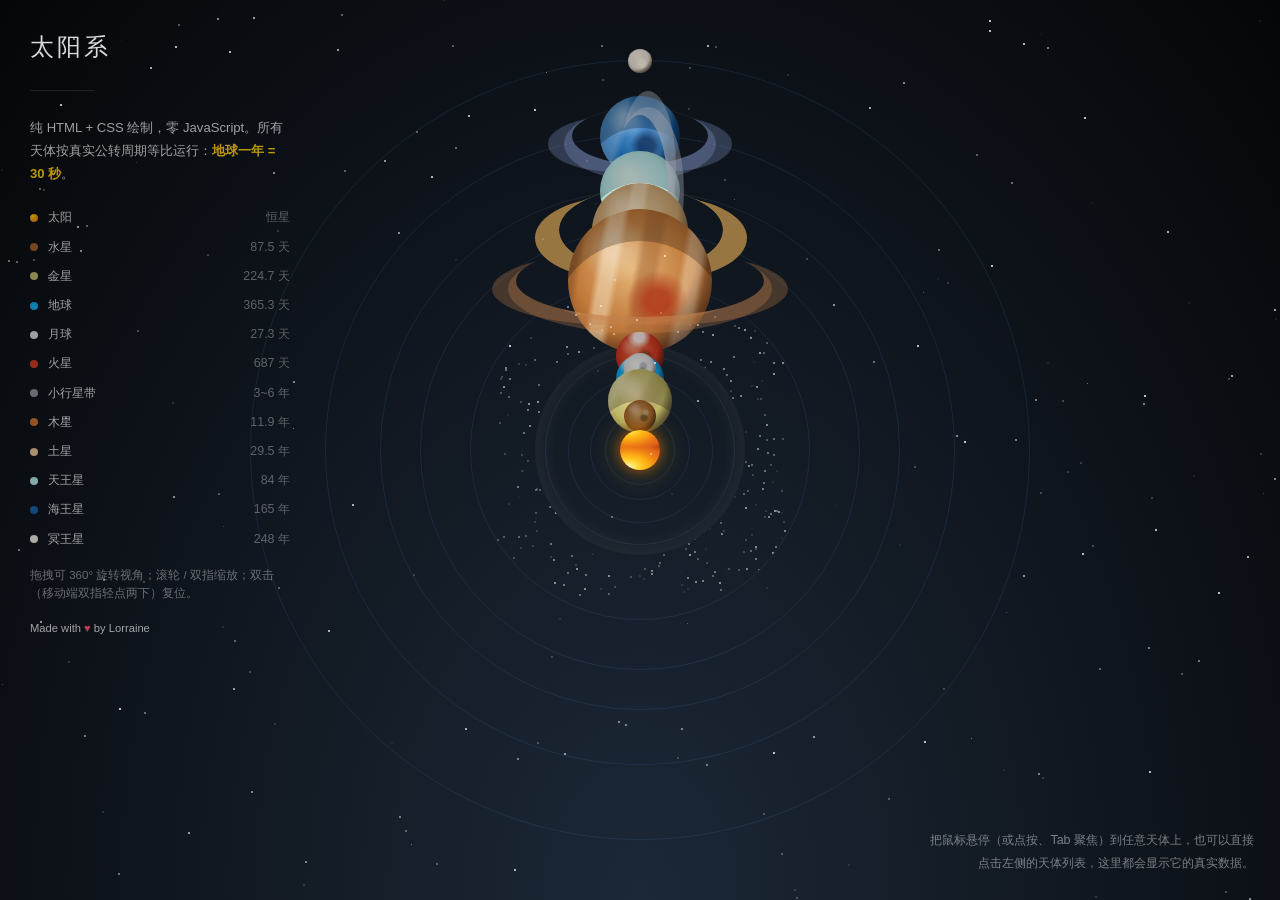
==== commit a754d95f: "feat: 恢复月球独立天体与数据卡，并补充 README 和 v1.2.2 发布说明" ====
--- a/index.html
+++ b/index.html
@@ -24,6 +24,7 @@
       <li><button type="button" data-target="mercury"><i class="dot dot-mercury"></i><span class="name">水星</span><span class="period">87.5 天</span></button></li>
       <li><button type="button" data-target="venus"><i class="dot dot-venus"></i><span class="name">金星</span><span class="period">224.7 天</span></button></li>
       <li><button type="button" data-target="earth"><i class="dot dot-earth"></i><span class="name">地球</span><span class="period">365.3 天</span></button></li>
+      <li><button type="button" data-target="moon"><i class="dot dot-moon"></i><span class="name">月球</span><span class="period">27.3 天</span></button></li>
       <li><button type="button" data-target="mars"><i class="dot dot-mars"></i><span class="name">火星</span><span class="period">687 天</span></button></li>
       <li><button type="button" data-target="belt"><i class="dot dot-belt"></i><span class="name">小行星带</span><span class="period">3~6 年</span></button></li>
       <li><button type="button" data-target="jupiter"><i class="dot dot-jupiter"></i><span class="name">木星</span><span class="period">11.9 年</span></button></li>
@@ -43,14 +44,19 @@
       <div class='sun' id='sun' data-name='sun' tabindex='0' aria-label='太阳'></div>
       <div class='mercury' id='mercury' data-name='mercury' tabindex='0' aria-label='水星'></div>
       <div class='venus' id='venus' data-name='venus' tabindex='0' aria-label='金星'></div>
-      <div class='earth' id='earth' data-name='earth' tabindex='0' aria-label='地球'></div>
+      <div class='earth' id='earth' data-name='earth' tabindex='0' aria-label='地球'>
+        <!-- 月球：独立元素，可悬停 / 点按 / Tab 聚焦查看数据卡 -->
+        <div class='moon' id='moon' data-name='moon' tabindex='0' aria-label='月球'></div>
+      </div>
       <div class='mars' id='mars' data-name='mars' tabindex='0' aria-label='火星'></div>
+      <!-- 小行星带紧跟在火星之后：它的真实位置在火星与木星轨道之间，
+          放在这里后 Tab 焦点顺序也与天体由内到外的顺序一致 -->
+      <div class='asteroids-belt' id='belt' data-name='belt' tabindex='0' aria-label='小行星带'></div>
       <div class='jupiter' id='jupiter' data-name='jupiter' tabindex='0' aria-label='木星'></div>
       <div class='saturn' id='saturn' data-name='saturn' tabindex='0' aria-label='土星'></div>
       <div class='uranus' id='uranus' data-name='uranus' tabindex='0' aria-label='天王星'></div>
       <div class='neptune' id='neptune' data-name='neptune' tabindex='0' aria-label='海王星'></div>
       <div class='pluto' id='pluto' data-name='pluto' tabindex='0' aria-label='冥王星'></div>
-      <div class='asteroids-belt' id='belt' data-name='belt' tabindex='0' aria-label='小行星带'></div>
     </section>
   </div>
 
@@ -130,6 +136,25 @@
       <p class="note">月球：直径 3,475 km，距地 384,400 km，绕地 27.32 天（本页 2.24 s），表面重力 1.62 m/s²。</p>
     </section>
 
+    <section class="card card-moon">
+      <header><i class="dot dot-moon"></i><h2>月球<small>Moon</small></h2><span class="tag">地球卫星</span></header>
+      <dl>
+        <dt>赤道直径</dt><dd>3,474 km（0.27 地球）</dd>
+        <dt>质量</dt><dd>7.342 × 10²² kg（0.0123 地球）</dd>
+        <dt>平均密度</dt><dd>3.34 g/cm³</dd>
+        <dt>表面重力</dt><dd>1.62 m/s²（0.166 g）</dd>
+        <dt>公转周期（绕地）</dt><dd>27.32 天（恒星月）</dd>
+        <dt>自转周期</dt><dd>27.32 天（潮汐锁定）</dd>
+        <dt>轨道速度</dt><dd>1.02 km/s</dd>
+        <dt>地月距离</dt><dd>384,400 km（近点 36.33 万 / 远点 40.55 万 km）</dd>
+        <dt>轨道偏心率</dt><dd>0.0549</dd>
+        <dt>表面温度</dt><dd>−173 ~ 127 °C</dd>
+        <dt>形成年龄</dt><dd>约 45 亿年（大碰撞假说）</dd>
+        <dt>本页动画周期</dt><dd>2.24 s</dd>
+      </dl>
+      <p class="note">潮汐锁定使月球永远以同一面朝向地球；它正以每年约 3.8 cm 的速度缓缓远离地球。</p>
+    </section>
+
     <section class="card card-mars">
       <header><i class="dot dot-mars"></i><h2>火星<small>Mars</small></h2><span class="tag">类地行星</span></header>
       <dl>
